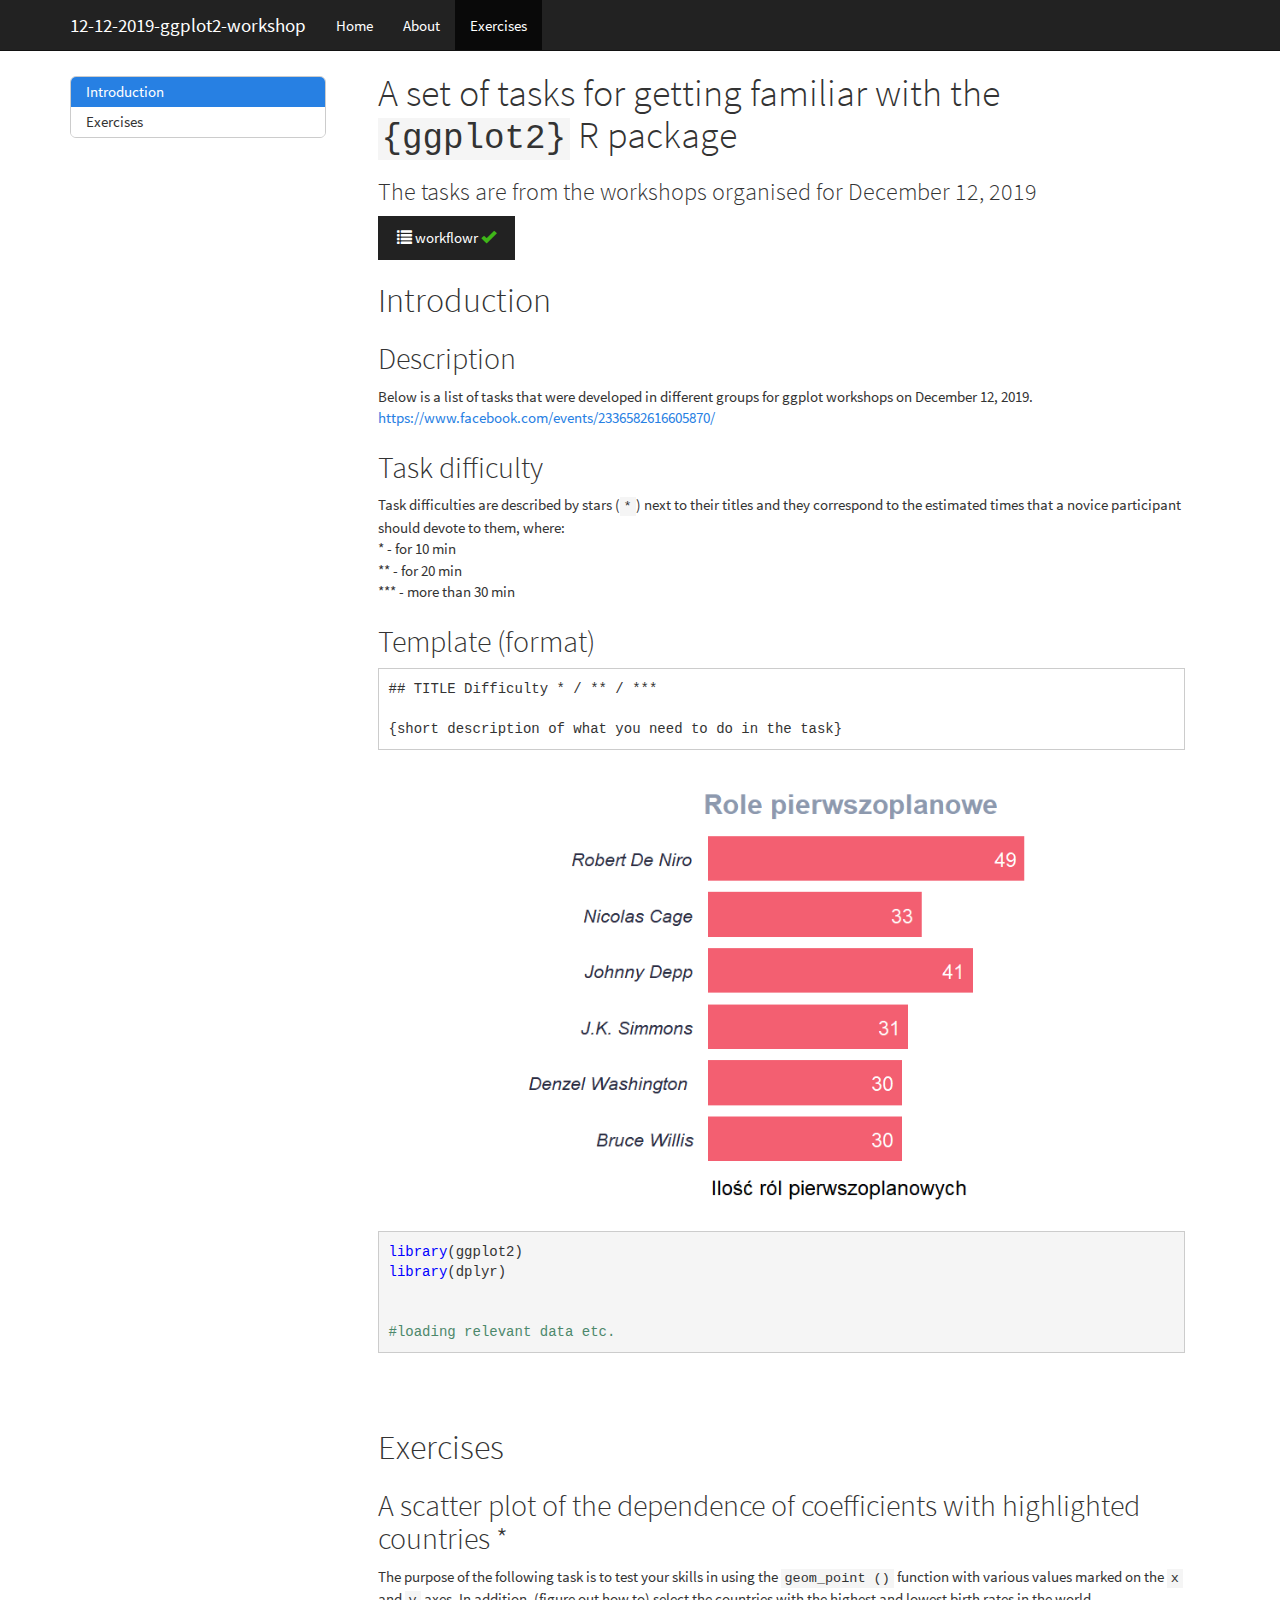
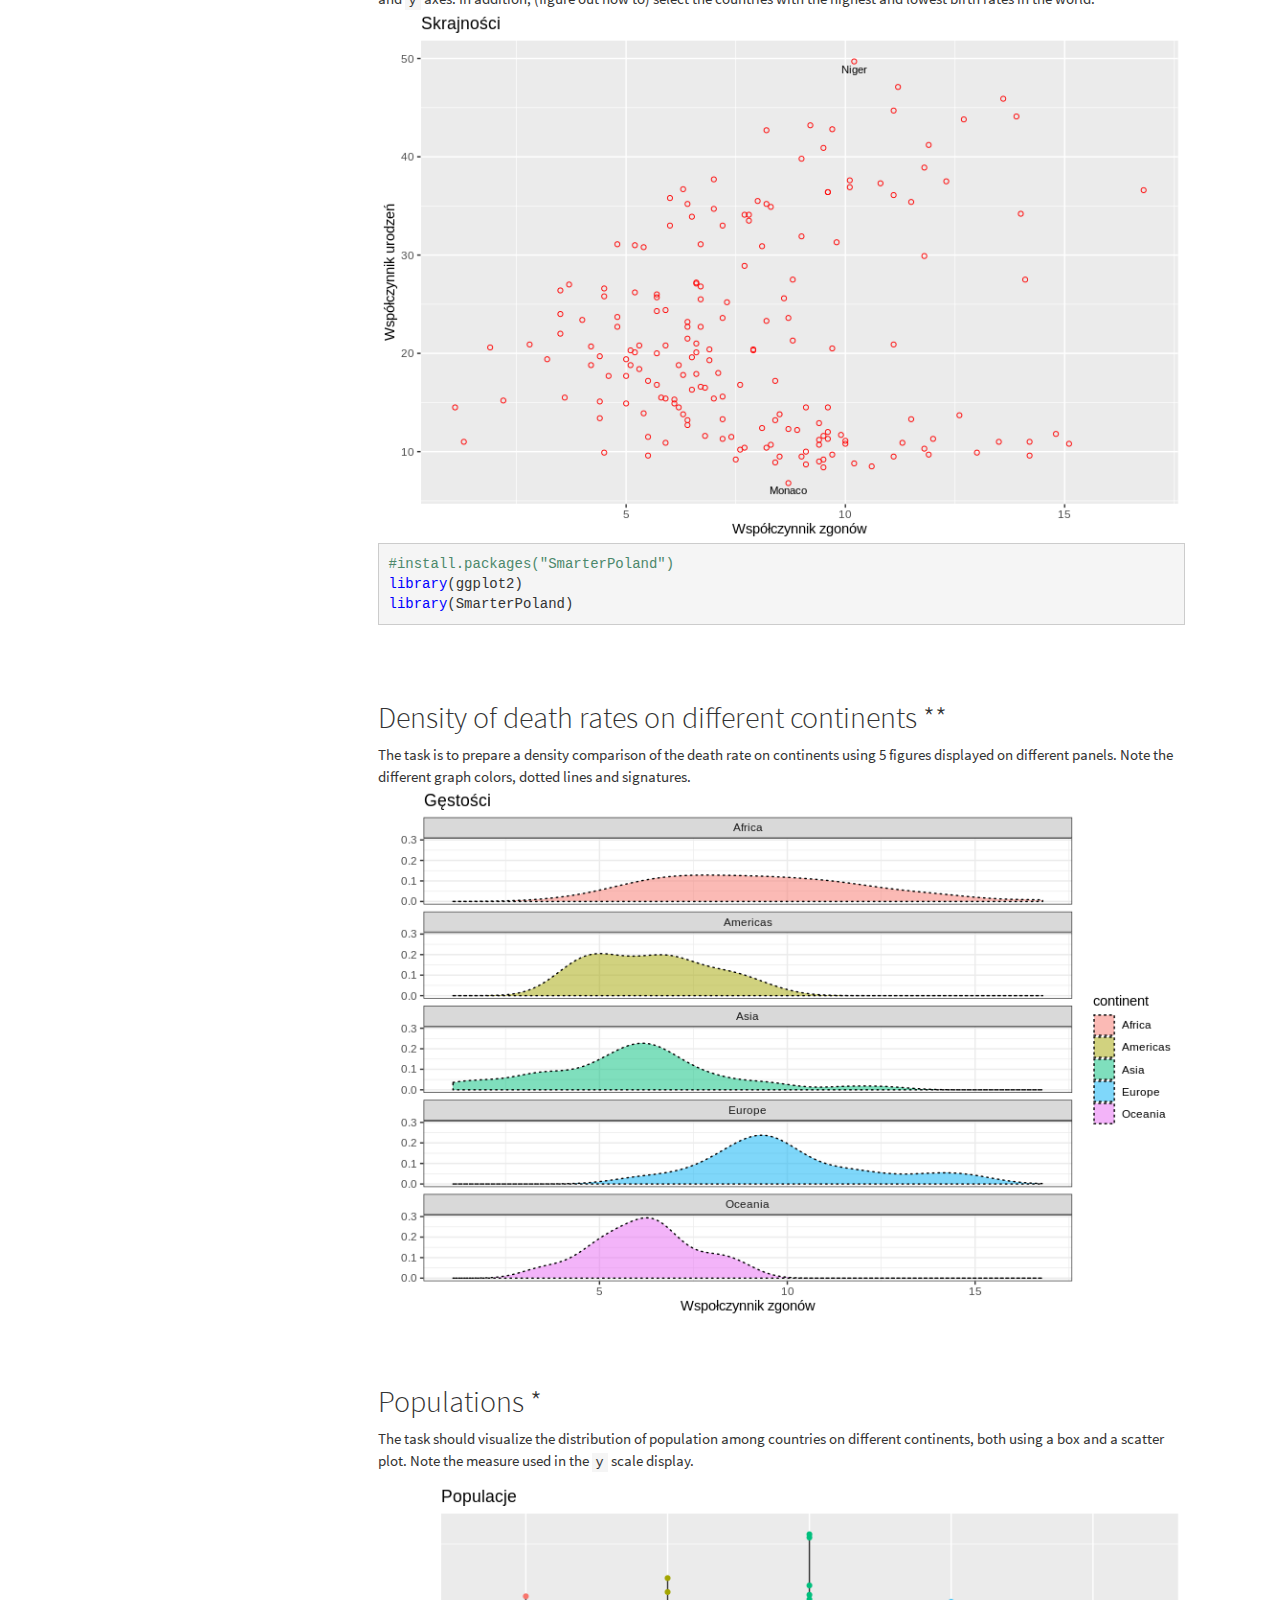
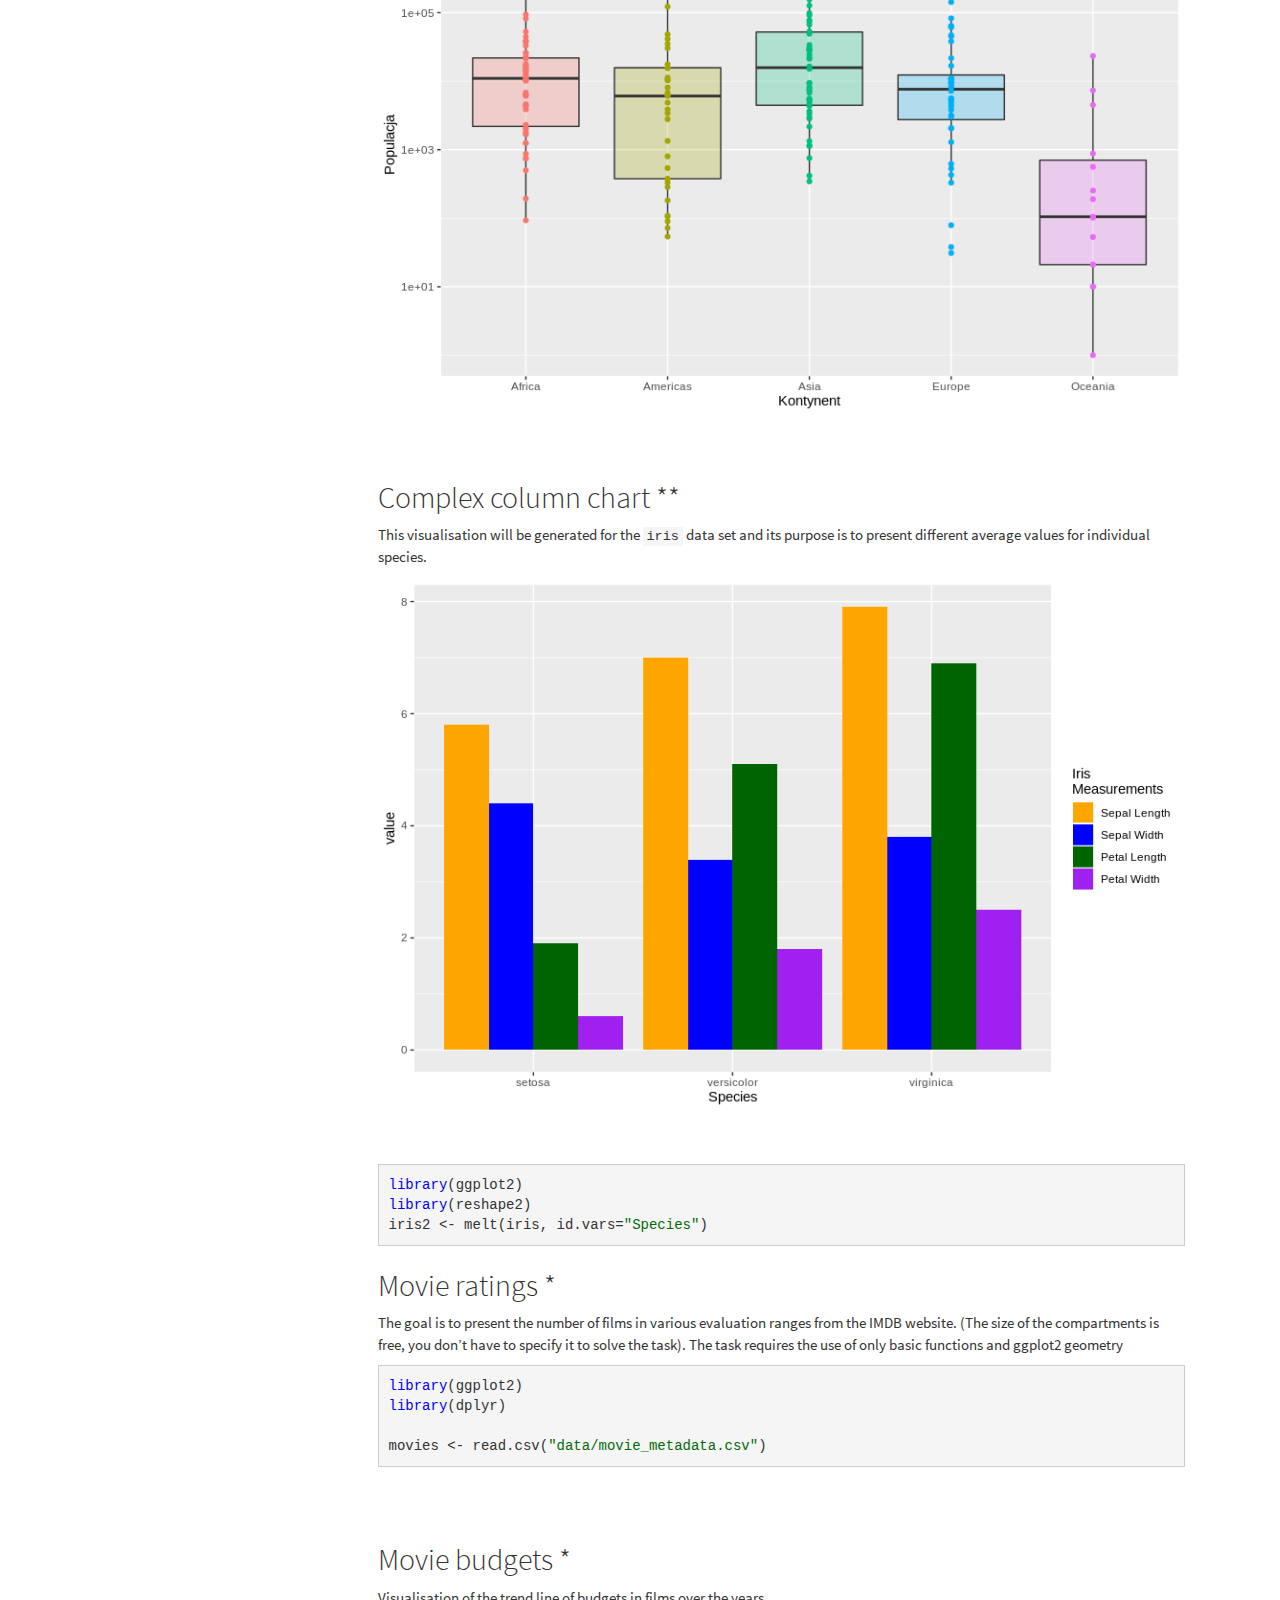
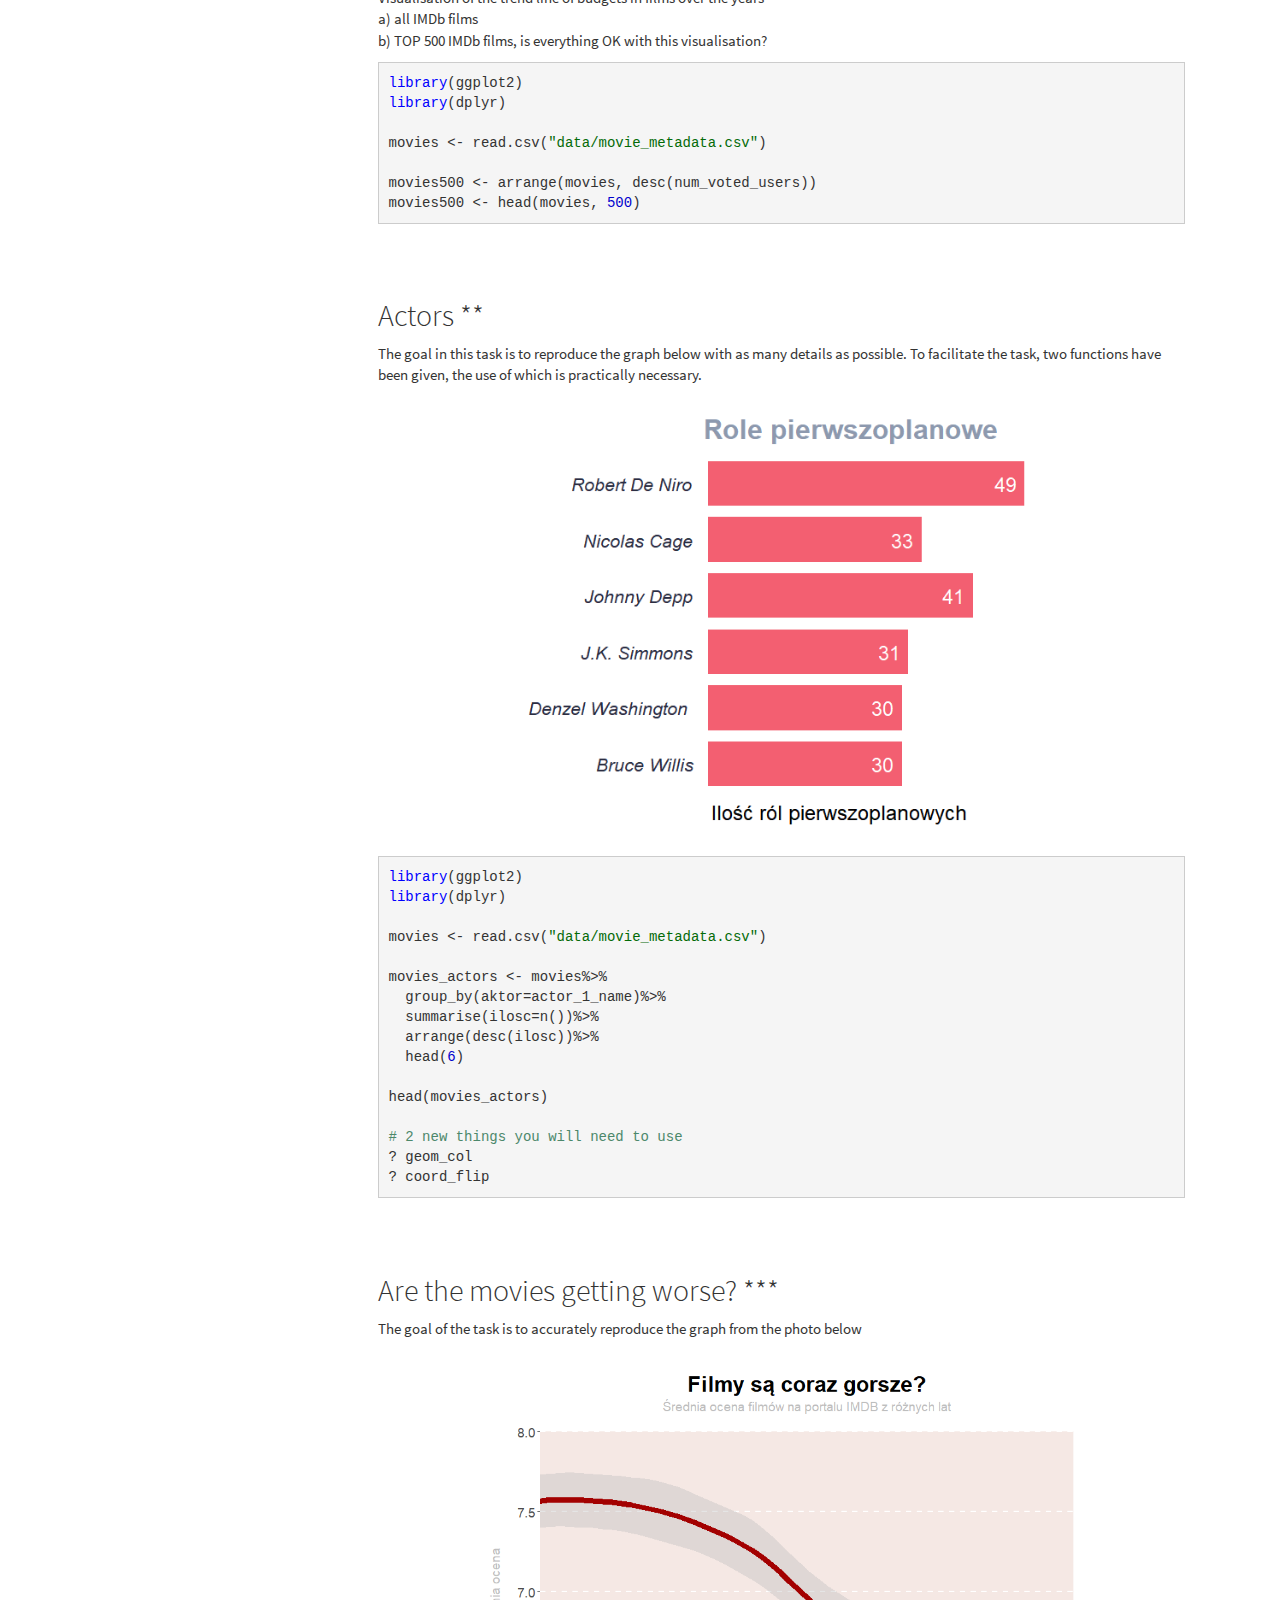
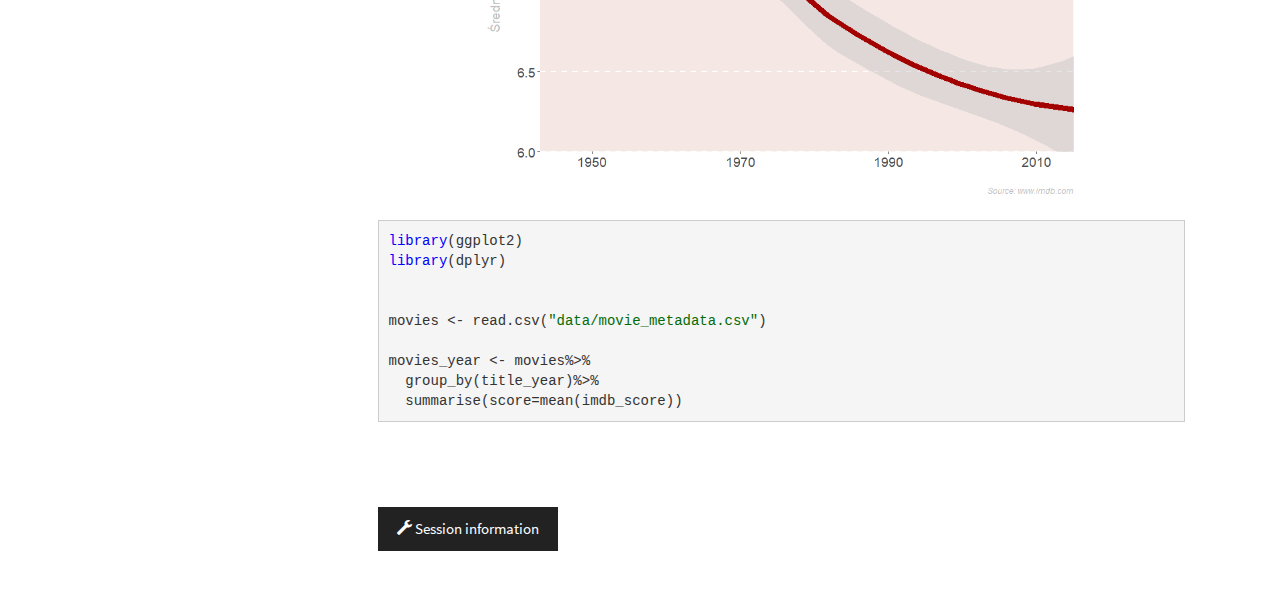
==== docs/exercises.html @ e2e8e93b "Build site." ====
<!DOCTYPE html>

<html>

<head>

<meta charset="utf-8" />
<meta name="generator" content="pandoc" />
<meta http-equiv="X-UA-Compatible" content="IE=EDGE" />




<title>A set of tasks for getting familiar with the {ggplot2} R package</title>

<script src="site_libs/jquery-1.11.3/jquery.min.js"></script>
<meta name="viewport" content="width=device-width, initial-scale=1" />
<link href="site_libs/bootstrap-3.3.5/css/cosmo.min.css" rel="stylesheet" />
<script src="site_libs/bootstrap-3.3.5/js/bootstrap.min.js"></script>
<script src="site_libs/bootstrap-3.3.5/shim/html5shiv.min.js"></script>
<script src="site_libs/bootstrap-3.3.5/shim/respond.min.js"></script>
<script src="site_libs/jqueryui-1.11.4/jquery-ui.min.js"></script>
<link href="site_libs/tocify-1.9.1/jquery.tocify.css" rel="stylesheet" />
<script src="site_libs/tocify-1.9.1/jquery.tocify.js"></script>
<script src="site_libs/navigation-1.1/tabsets.js"></script>
<link href="site_libs/highlightjs-9.12.0/textmate.css" rel="stylesheet" />
<script src="site_libs/highlightjs-9.12.0/highlight.js"></script>

<style type="text/css">code{white-space: pre;}</style>
<style type="text/css">
  pre:not([class]) {
    background-color: white;
  }
</style>
<script type="text/javascript">
if (window.hljs) {
  hljs.configure({languages: []});
  hljs.initHighlightingOnLoad();
  if (document.readyState && document.readyState === "complete") {
    window.setTimeout(function() { hljs.initHighlighting(); }, 0);
  }
}
</script>



<style type="text/css">
h1 {
  font-size: 34px;
}
h1.title {
  font-size: 38px;
}
h2 {
  font-size: 30px;
}
h3 {
  font-size: 24px;
}
h4 {
  font-size: 18px;
}
h5 {
  font-size: 16px;
}
h6 {
  font-size: 12px;
}
.table th:not([align]) {
  text-align: left;
}
</style>




<style type = "text/css">
.main-container {
  max-width: 940px;
  margin-left: auto;
  margin-right: auto;
}
code {
  color: inherit;
  background-color: rgba(0, 0, 0, 0.04);
}
img {
  max-width:100%;
}
.tabbed-pane {
  padding-top: 12px;
}
.html-widget {
  margin-bottom: 20px;
}
button.code-folding-btn:focus {
  outline: none;
}
summary {
  display: list-item;
}
</style>


<style type="text/css">
/* padding for bootstrap navbar */
body {
  padding-top: 51px;
  padding-bottom: 40px;
}
/* offset scroll position for anchor links (for fixed navbar)  */
.section h1 {
  padding-top: 56px;
  margin-top: -56px;
}
.section h2 {
  padding-top: 56px;
  margin-top: -56px;
}
.section h3 {
  padding-top: 56px;
  margin-top: -56px;
}
.section h4 {
  padding-top: 56px;
  margin-top: -56px;
}
.section h5 {
  padding-top: 56px;
  margin-top: -56px;
}
.section h6 {
  padding-top: 56px;
  margin-top: -56px;
}
.dropdown-submenu {
  position: relative;
}
.dropdown-submenu>.dropdown-menu {
  top: 0;
  left: 100%;
  margin-top: -6px;
  margin-left: -1px;
  border-radius: 0 6px 6px 6px;
}
.dropdown-submenu:hover>.dropdown-menu {
  display: block;
}
.dropdown-submenu>a:after {
  display: block;
  content: " ";
  float: right;
  width: 0;
  height: 0;
  border-color: transparent;
  border-style: solid;
  border-width: 5px 0 5px 5px;
  border-left-color: #cccccc;
  margin-top: 5px;
  margin-right: -10px;
}
.dropdown-submenu:hover>a:after {
  border-left-color: #ffffff;
}
.dropdown-submenu.pull-left {
  float: none;
}
.dropdown-submenu.pull-left>.dropdown-menu {
  left: -100%;
  margin-left: 10px;
  border-radius: 6px 0 6px 6px;
}
</style>

<script>
// manage active state of menu based on current page
$(document).ready(function () {
  // active menu anchor
  href = window.location.pathname
  href = href.substr(href.lastIndexOf('/') + 1)
  if (href === "")
    href = "index.html";
  var menuAnchor = $('a[href="' + href + '"]');

  // mark it active
  menuAnchor.parent().addClass('active');

  // if it's got a parent navbar menu mark it active as well
  menuAnchor.closest('li.dropdown').addClass('active');
});
</script>

<!-- tabsets -->

<style type="text/css">
.tabset-dropdown > .nav-tabs {
  display: inline-table;
  max-height: 500px;
  min-height: 44px;
  overflow-y: auto;
  background: white;
  border: 1px solid #ddd;
  border-radius: 4px;
}

.tabset-dropdown > .nav-tabs > li.active:before {
  content: "";
  font-family: 'Glyphicons Halflings';
  display: inline-block;
  padding: 10px;
  border-right: 1px solid #ddd;
}

.tabset-dropdown > .nav-tabs.nav-tabs-open > li.active:before {
  content: "&#xe258;";
  border: none;
}

.tabset-dropdown > .nav-tabs.nav-tabs-open:before {
  content: "";
  font-family: 'Glyphicons Halflings';
  display: inline-block;
  padding: 10px;
  border-right: 1px solid #ddd;
}

.tabset-dropdown > .nav-tabs > li.active {
  display: block;
}

.tabset-dropdown > .nav-tabs > li > a,
.tabset-dropdown > .nav-tabs > li > a:focus,
.tabset-dropdown > .nav-tabs > li > a:hover {
  border: none;
  display: inline-block;
  border-radius: 4px;
  background-color: transparent;
}

.tabset-dropdown > .nav-tabs.nav-tabs-open > li {
  display: block;
  float: none;
}

.tabset-dropdown > .nav-tabs > li {
  display: none;
}
</style>

<!-- code folding -->



<style type="text/css">

#TOC {
  margin: 25px 0px 20px 0px;
}
@media (max-width: 768px) {
#TOC {
  position: relative;
  width: 100%;
}
}

@media print {
.toc-content {
  /* see https://github.com/w3c/csswg-drafts/issues/4434 */
  float: right;
}
}

.toc-content {
  padding-left: 30px;
  padding-right: 40px;
}

div.main-container {
  max-width: 1200px;
}

div.tocify {
  width: 20%;
  max-width: 260px;
  max-height: 85%;
}

@media (min-width: 768px) and (max-width: 991px) {
  div.tocify {
    width: 25%;
  }
}

@media (max-width: 767px) {
  div.tocify {
    width: 100%;
    max-width: none;
  }
}

.tocify ul, .tocify li {
  line-height: 20px;
}

.tocify-subheader .tocify-item {
  font-size: 0.90em;
}

.tocify .list-group-item {
  border-radius: 0px;
}


</style>



</head>

<body>


<div class="container-fluid main-container">


<!-- setup 3col/9col grid for toc_float and main content  -->
<div class="row-fluid">
<div class="col-xs-12 col-sm-4 col-md-3">
<div id="TOC" class="tocify">
</div>
</div>

<div class="toc-content col-xs-12 col-sm-8 col-md-9">




<div class="navbar navbar-default  navbar-fixed-top" role="navigation">
  <div class="container">
    <div class="navbar-header">
      <button type="button" class="navbar-toggle collapsed" data-toggle="collapse" data-target="#navbar">
        <span class="icon-bar"></span>
        <span class="icon-bar"></span>
        <span class="icon-bar"></span>
      </button>
      <a class="navbar-brand" href="index.html">12-12-2019-ggplot2-workshop</a>
    </div>
    <div id="navbar" class="navbar-collapse collapse">
      <ul class="nav navbar-nav">
        <li>
  <a href="index.html">Home</a>
</li>
<li>
  <a href="about.html">About</a>
</li>
<li>
  <a href="exercises.html">Exercises</a>
</li>
      </ul>
      <ul class="nav navbar-nav navbar-right">
        
      </ul>
    </div><!--/.nav-collapse -->
  </div><!--/.container -->
</div><!--/.navbar -->

<!-- Add a small amount of space between sections. -->
<style type="text/css">
div.section {
  padding-top: 12px;
}
</style>

<div class="fluid-row" id="header">



<h1 class="title toc-ignore">A set of tasks for getting familiar with the <code>{ggplot2}</code> R package</h1>
<h3 class="subtitle">The tasks are from the workshops organised for December 12, 2019</h3>

</div>


<p>
<button type="button" class="btn btn-default btn-workflowr btn-workflowr-report" data-toggle="collapse" data-target="#workflowr-report">
<span class="glyphicon glyphicon-list" aria-hidden="true"></span> workflowr <span class="glyphicon glyphicon-ok text-success" aria-hidden="true"></span>
</button>
</p>
<div id="workflowr-report" class="collapse">
<ul class="nav nav-tabs">
<li class="active">
<a data-toggle="tab" href="#summary">Summary</a>
</li>
<li>
<a data-toggle="tab" href="#checks"> Checks <span class="glyphicon glyphicon-ok text-success" aria-hidden="true"></span> </a>
</li>
<li>
<a data-toggle="tab" href="#versions">Past versions</a>
</li>
</ul>
<div class="tab-content">
<div id="summary" class="tab-pane fade in active">
<p>
<strong>Last updated:</strong> 2019-12-26
</p>
<p>
<strong>Checks:</strong> <span class="glyphicon glyphicon-ok text-success" aria-hidden="true"></span> 7 <span class="glyphicon glyphicon-exclamation-sign text-danger" aria-hidden="true"></span> 0
</p>
<p>
<strong>Knit directory:</strong> <code>12-12-2019-ggplot2-workshop/</code> <span class="glyphicon glyphicon-question-sign" aria-hidden="true" title="This is the local directory in which the code in this file was executed."> </span>
</p>
<p>
This reproducible <a href="http://rmarkdown.rstudio.com">R Markdown</a> analysis was created with <a
  href="https://github.com/jdblischak/workflowr">workflowr</a> (version 1.6.0). The <em>Checks</em> tab describes the reproducibility checks that were applied when the results were created. The <em>Past versions</em> tab lists the development history.
</p>
<hr>
</div>
<div id="checks" class="tab-pane fade">
<div id="workflowr-checks" class="panel-group">
<div class="panel panel-default">
<div class="panel-heading">
<p class="panel-title">
<a data-toggle="collapse" data-parent="#workflowr-checks" href="#strongRMarkdownfilestronguptodate"> <span class="glyphicon glyphicon-ok text-success" aria-hidden="true"></span> <strong>R Markdown file:</strong> up-to-date </a>
</p>
</div>
<div id="strongRMarkdownfilestronguptodate" class="panel-collapse collapse">
<div class="panel-body">
<p>Great! Since the R Markdown file has been committed to the Git repository, you know the exact version of the code that produced these results.</p>
</div>
</div>
</div>
<div class="panel panel-default">
<div class="panel-heading">
<p class="panel-title">
<a data-toggle="collapse" data-parent="#workflowr-checks" href="#strongEnvironmentstrongempty"> <span class="glyphicon glyphicon-ok text-success" aria-hidden="true"></span> <strong>Environment:</strong> empty </a>
</p>
</div>
<div id="strongEnvironmentstrongempty" class="panel-collapse collapse">
<div class="panel-body">
<p>Great job! The global environment was empty. Objects defined in the global environment can affect the analysis in your R Markdown file in unknown ways. For reproduciblity it’s best to always run the code in an empty environment.</p>
</div>
</div>
</div>
<div class="panel panel-default">
<div class="panel-heading">
<p class="panel-title">
<a data-toggle="collapse" data-parent="#workflowr-checks" href="#strongSeedstrongcodesetseed20191226code"> <span class="glyphicon glyphicon-ok text-success" aria-hidden="true"></span> <strong>Seed:</strong> <code>set.seed(20191226)</code> </a>
</p>
</div>
<div id="strongSeedstrongcodesetseed20191226code" class="panel-collapse collapse">
<div class="panel-body">
<p>The command <code>set.seed(20191226)</code> was run prior to running the code in the R Markdown file. Setting a seed ensures that any results that rely on randomness, e.g. subsampling or permutations, are reproducible.</p>
</div>
</div>
</div>
<div class="panel panel-default">
<div class="panel-heading">
<p class="panel-title">
<a data-toggle="collapse" data-parent="#workflowr-checks" href="#strongSessioninformationstrongrecorded"> <span class="glyphicon glyphicon-ok text-success" aria-hidden="true"></span> <strong>Session information:</strong> recorded </a>
</p>
</div>
<div id="strongSessioninformationstrongrecorded" class="panel-collapse collapse">
<div class="panel-body">
<p>Great job! Recording the operating system, R version, and package versions is critical for reproducibility.</p>
</div>
</div>
</div>
<div class="panel panel-default">
<div class="panel-heading">
<p class="panel-title">
<a data-toggle="collapse" data-parent="#workflowr-checks" href="#strongCachestrongnone"> <span class="glyphicon glyphicon-ok text-success" aria-hidden="true"></span> <strong>Cache:</strong> none </a>
</p>
</div>
<div id="strongCachestrongnone" class="panel-collapse collapse">
<div class="panel-body">
<p>Nice! There were no cached chunks for this analysis, so you can be confident that you successfully produced the results during this run.</p>
</div>
</div>
</div>
<div class="panel panel-default">
<div class="panel-heading">
<p class="panel-title">
<a data-toggle="collapse" data-parent="#workflowr-checks" href="#strongFilepathsstrongrelative"> <span class="glyphicon glyphicon-ok text-success" aria-hidden="true"></span> <strong>File paths:</strong> relative </a>
</p>
</div>
<div id="strongFilepathsstrongrelative" class="panel-collapse collapse">
<div class="panel-body">
<p>Great job! Using relative paths to the files within your workflowr project makes it easier to run your code on other machines.</p>
</div>
</div>
</div>
<div class="panel panel-default">
<div class="panel-heading">
<p class="panel-title">
<a data-toggle="collapse" data-parent="#workflowr-checks" href="#strongRepositoryversionstrongahrefhttpsgithubcomcgpu12122019ggplot2workshoptree35abbdb5d14a928937f6910c00042a10ef3c7cf0targetblank35abbdba"> <span class="glyphicon glyphicon-ok text-success" aria-hidden="true"></span> <strong>Repository version:</strong> <a href="https://github.com/cgpu/12-12-2019-ggplot2-workshop/tree/35abbdb5d14a928937f6910c00042a10ef3c7cf0" target="_blank">35abbdb</a> </a>
</p>
</div>
<div id="strongRepositoryversionstrongahrefhttpsgithubcomcgpu12122019ggplot2workshoptree35abbdb5d14a928937f6910c00042a10ef3c7cf0targetblank35abbdba" class="panel-collapse collapse">
<div class="panel-body">
<p>
Great! You are using Git for version control. Tracking code development and connecting the code version to the results is critical for reproducibility. The version displayed above was the version of the Git repository at the time these results were generated. <br><br> Note that you need to be careful to ensure that all relevant files for the analysis have been committed to Git prior to generating the results (you can use <code>wflow_publish</code> or <code>wflow_git_commit</code>). workflowr only checks the R Markdown file, but you know if there are other scripts or data files that it depends on. Below is the status of the Git repository when the results were generated:
</p>
<pre><code>
Ignored files:
    Ignored:    .Rhistory
    Ignored:    .Rproj.user/

</code></pre>
<p>
Note that any generated files, e.g. HTML, png, CSS, etc., are not included in this status report because it is ok for generated content to have uncommitted changes.
</p>
</div>
</div>
</div>
</div>
<hr>
</div>
<div id="versions" class="tab-pane fade">

<p>
These are the previous versions of the R Markdown and HTML files. If you’ve configured a remote Git repository (see <code>?wflow_git_remote</code>), click on the hyperlinks in the table below to view them.
</p>
<div class="table-responsive">
<table class="table table-condensed table-hover">
<thead>
<tr>
<th>
File
</th>
<th>
Version
</th>
<th>
Author
</th>
<th>
Date
</th>
<th>
Message
</th>
</tr>
</thead>
<tbody>
<tr>
<td>
Rmd
</td>
<td>
<a href="https://github.com/cgpu/12-12-2019-ggplot2-workshop/blob/35abbdb5d14a928937f6910c00042a10ef3c7cf0/analysis/exercises.Rmd" target="_blank">35abbdb</a>
</td>
<td>
cgpu
</td>
<td>
2019-12-26
</td>
<td>
Adds style.css in ex.Rmd
</td>
</tr>
<tr>
<td>
Rmd
</td>
<td>
<a href="https://github.com/cgpu/12-12-2019-ggplot2-workshop/blob/29b29951d344bebcf2ac900ddec438d13368675d/analysis/exercises.Rmd" target="_blank">29b2995</a>
</td>
<td>
cgpu
</td>
<td>
2019-12-26
</td>
<td>
Migrating exercises/ into analysis/ and docs/ - {workflowr}
</td>
</tr>
</tbody>
</table>
</div>
<hr>
</div>
</div>
</div>
<div id="introduction" class="section level1">
<h1>Introduction</h1>
<div id="description" class="section level2">
<h2>Description</h2>
<p>Below is a list of tasks that were developed in different groups for ggplot workshops on December 12, 2019. <a href="https://www.facebook.com/events/2336582616605870/" class="uri">https://www.facebook.com/events/2336582616605870/</a></p>
</div>
<div id="task-difficulty" class="section level2">
<h2>Task difficulty</h2>
<p>Task difficulties are described by stars (<code>*</code>) next to their titles and they correspond to the estimated times that a novice participant should devote to them, where: <br /> * - for 10 min<br /> ** - for 20 min<br /> *** - more than 30 min<br /></p>
</div>
<div id="template-format" class="section level2">
<h2>Template (format)</h2>
<pre><code>## TITLE Difficulty * / ** / *** 

{short description of what you need to do in the task}</code></pre>
<center>
<img src="assets/exercises/g3_styl_2.png" />
</center>
<pre class="r"><code>library(ggplot2)
library(dplyr)


#loading relevant data etc.</code></pre>
<p><br /> <br /></p>
</div>
</div>
<div id="exercises" class="section level1">
<h1>Exercises</h1>
<div id="a-scatter-plot-of-the-dependence-of-coefficients-with-highlighted-countries" class="section level2">
<h2>A scatter plot of the dependence of coefficients with highlighted countries *</h2>
The purpose of the following task is to test your skills in using the <code>geom_point ()</code> function with various values marked on the <code>x</code> and <code>y</code> axes. In addition, (figure out how to) select the countries with the highest and lowest birth rates in the world.
<center>
<img src="assets/exercises/exercise_1.png" />
</center>
<pre class="r"><code>#install.packages(&quot;SmarterPoland&quot;)
library(ggplot2)
library(SmarterPoland)</code></pre>
<p><br /> <br /></p>
</div>
<div id="density-of-death-rates-on-different-continents" class="section level2">
<h2>Density of death rates on different continents **</h2>
The task is to prepare a density comparison of the death rate on continents using 5 figures displayed on different panels. Note the different graph colors, dotted lines and signatures.
<center>
<img src="assets/exercises/exercise_2.png" />
</center>
<p><br /> <br /></p>
</div>
<div id="populations" class="section level2">
<h2>Populations *</h2>
<p>The task should visualize the distribution of population among countries on different continents, both using a box and a scatter plot. Note the measure used in the <code>y</code> scale display.</p>
<center>
<img src="assets/exercises/exercise_3.png" />
</center>
<p><br /> <br /></p>
</div>
<div id="complex-column-chart" class="section level2">
<h2>Complex column chart **</h2>
<p>This visualisation will be generated for the <code>iris</code> data set and its purpose is to present different average values for individual species.</p>
<center>
<img src="assets/exercises/exercise_4.png" />
</center>
<p><br /> <br /></p>
<pre class="r"><code>library(ggplot2)
library(reshape2)
iris2 &lt;- melt(iris, id.vars=&quot;Species&quot;)</code></pre>
</div>
<div id="movie-ratings" class="section level2">
<h2>Movie ratings *</h2>
<p>The goal is to present the number of films in various evaluation ranges from the IMDB website. (The size of the compartments is free, you don’t have to specify it to solve the task). The task requires the use of only basic functions and ggplot2 geometry</p>
<pre class="r"><code>library(ggplot2)
library(dplyr)

movies &lt;- read.csv(&quot;data/movie_metadata.csv&quot;)</code></pre>
<p><br /> <br /></p>
</div>
<div id="movie-budgets" class="section level2">
<h2>Movie budgets *</h2>
<p>Visualisation of the trend line of budgets in films over the years <br /> a) all IMDb films <br /> b) TOP 500 IMDb films, is everything OK with this visualisation?<br /></p>
<pre class="r"><code>library(ggplot2)
library(dplyr)

movies &lt;- read.csv(&quot;data/movie_metadata.csv&quot;)

movies500 &lt;- arrange(movies, desc(num_voted_users))
movies500 &lt;- head(movies, 500)</code></pre>
<p><br /> <br /></p>
</div>
<div id="actors" class="section level2">
<h2>Actors **</h2>
The goal in this task is to reproduce the graph below with as many details as possible. To facilitate the task, two functions have been given, the use of which is practically necessary.
<center>
<img src="assets/exercises/g3_styl_2.png" />
</center>
<pre class="r"><code>library(ggplot2)
library(dplyr)

movies &lt;- read.csv(&quot;data/movie_metadata.csv&quot;)

movies_actors &lt;- movies%&gt;%
  group_by(aktor=actor_1_name)%&gt;%
  summarise(ilosc=n())%&gt;%
  arrange(desc(ilosc))%&gt;%
  head(6)

head(movies_actors)

# 2 new things you will need to use
? geom_col
? coord_flip</code></pre>
<p><br /> <br /></p>
</div>
<div id="are-the-movies-getting-worse" class="section level2">
<h2>Are the movies getting worse? ***</h2>
<p>The goal of the task is to accurately reproduce the graph from the photo below</p>
<center>
<img src="assets/exercises/g3_styl_1.png" />
</center>
<pre class="r"><code>library(ggplot2)
library(dplyr)


movies &lt;- read.csv(&quot;data/movie_metadata.csv&quot;)

movies_year &lt;- movies%&gt;%
  group_by(title_year)%&gt;%
  summarise(score=mean(imdb_score))</code></pre>
<p><br /> <br /></p>
<br>
<p>
<button type="button" class="btn btn-default btn-workflowr btn-workflowr-sessioninfo" data-toggle="collapse" data-target="#workflowr-sessioninfo" style="display: block;">
<span class="glyphicon glyphicon-wrench" aria-hidden="true"></span> Session information
</button>
</p>
<div id="workflowr-sessioninfo" class="collapse">
<pre class="r"><code>sessionInfo()</code></pre>
<pre><code>R version 3.6.0 (2019-04-26)
Platform: x86_64-apple-darwin15.6.0 (64-bit)
Running under: macOS Mojave 10.14.5

Matrix products: default
BLAS:   /Library/Frameworks/R.framework/Versions/3.6/Resources/lib/libRblas.0.dylib
LAPACK: /Library/Frameworks/R.framework/Versions/3.6/Resources/lib/libRlapack.dylib

locale:
[1] en_GB.UTF-8/en_GB.UTF-8/en_GB.UTF-8/C/en_GB.UTF-8/en_GB.UTF-8

attached base packages:
[1] stats     graphics  grDevices utils     datasets  methods   base     

other attached packages:
[1] workflowr_1.6.0

loaded via a namespace (and not attached):
 [1] Rcpp_1.0.3      rprojroot_1.3-2 digest_0.6.23   later_1.0.0    
 [5] R6_2.4.1        backports_1.1.5 git2r_0.26.1    magrittr_1.5   
 [9] evaluate_0.14   stringi_1.4.3   rlang_0.4.2     fs_1.3.1       
[13] promises_1.1.0  whisker_0.4     rmarkdown_2.0   tools_3.6.0    
[17] stringr_1.4.0   glue_1.3.1      httpuv_1.5.2    xfun_0.11      
[21] yaml_2.2.0      compiler_3.6.0  htmltools_0.4.0 knitr_1.26     </code></pre>
</div>
</div>
</div>


<!-- Adjust MathJax settings so that all math formulae are shown using
TeX fonts only; see
http://docs.mathjax.org/en/latest/configuration.html.  This will make
the presentation more consistent at the cost of the webpage sometimes
taking slightly longer to load. Note that this only works because the
footer is added to webpages before the MathJax javascript. -->
<script type="text/x-mathjax-config">
  MathJax.Hub.Config({
    "HTML-CSS": { availableFonts: ["TeX"] }
  });
</script>


</div>
</div>

</div>

<script>

// add bootstrap table styles to pandoc tables
function bootstrapStylePandocTables() {
  $('tr.header').parent('thead').parent('table').addClass('table table-condensed');
}
$(document).ready(function () {
  bootstrapStylePandocTables();
});


</script>

<!-- tabsets -->

<script>
$(document).ready(function () {
  window.buildTabsets("TOC");
});

$(document).ready(function () {
  $('.tabset-dropdown > .nav-tabs > li').click(function () {
    $(this).parent().toggleClass('nav-tabs-open')
  });
});
</script>

<!-- code folding -->

<script>
$(document).ready(function ()  {

    // move toc-ignore selectors from section div to header
    $('div.section.toc-ignore')
        .removeClass('toc-ignore')
        .children('h1,h2,h3,h4,h5').addClass('toc-ignore');

    // establish options
    var options = {
      selectors: "h1,h2,h3",
      theme: "bootstrap3",
      context: '.toc-content',
      hashGenerator: function (text) {
        return text.replace(/[.\\/?&!#<>]/g, '').replace(/\s/g, '_').toLowerCase();
      },
      ignoreSelector: ".toc-ignore",
      scrollTo: 0
    };
    options.showAndHide = true;
    options.smoothScroll = true;

    // tocify
    var toc = $("#TOC").tocify(options).data("toc-tocify");
});
</script>

<!-- dynamically load mathjax for compatibility with self-contained -->
<script>
  (function () {
    var script = document.createElement("script");
    script.type = "text/javascript";
    script.src  = "https://mathjax.rstudio.com/latest/MathJax.js?config=TeX-AMS-MML_HTMLorMML";
    document.getElementsByTagName("head")[0].appendChild(script);
  })();
</script>

</body>
</html>
---- docs/site_libs/bootstrap-3.3.5/css/cosmo.min.css ----
@font-face {
  font-family: 'Source Sans Pro';
  font-style: normal;
  font-weight: 300;
  src: url(fonts/SourceSansProLight.ttf) format('truetype');
}
@font-face {
  font-family: 'Source Sans Pro';
  font-style: normal;
  font-weight: 400;
  src: url(fonts/SourceSansPro.ttf) format('truetype');
}
@font-face {
  font-family: 'Source Sans Pro';
  font-style: normal;
  font-weight: 700;
  src: url(fonts/SourceSansProBold.ttf) format('truetype');
}

/*!
 * bootswatch v3.3.6
 * Homepage: http://bootswatch.com
 * Copyright 2012-2015 Thomas Park
 * Licensed under MIT
 * Based on Bootstrap
*//*!
 * Bootstrap v3.3.6 (http://getbootstrap.com)
 * Copyright 2011-2015 Twitter, Inc.
 * Licensed under MIT (https://github.com/twbs/bootstrap/blob/master/LICENSE)
 *//*! normalize.css v3.0.3 | MIT License | github.com/necolas/normalize.css */html{font-family:sans-serif;-ms-text-size-adjust:100%;-webkit-text-size-adjust:100%}body{margin:0}article,aside,details,figcaption,figure,footer,header,hgroup,main,menu,nav,section,summary{display:block}audio,canvas,progress,video{display:inline-block;vertical-align:baseline}audio:not([controls]){display:none;height:0}[hidden],template{display:none}a{background-color:transparent}a:active,a:hover{outline:0}abbr[title]{border-bottom:1px dotted}b,strong{font-weight:bold}dfn{font-style:italic}h1{font-size:2em;margin:0.67em 0}mark{background:#ff0;color:#000}small{font-size:80%}sub,sup{font-size:75%;line-height:0;position:relative;vertical-align:baseline}sup{top:-0.5em}sub{bottom:-0.25em}img{border:0}svg:not(:root){overflow:hidden}figure{margin:1em 40px}hr{-webkit-box-sizing:content-box;-moz-box-sizing:content-box;box-sizing:content-box;height:0}pre{overflow:auto}code,kbd,pre,samp{font-family:monospace, monospace;font-size:1em}button,input,optgroup,select,textarea{color:inherit;font:inherit;margin:0}button{overflow:visible}button,select{text-transform:none}button,html input[type="button"],input[type="reset"],input[type="submit"]{-webkit-appearance:button;cursor:pointer}button[disabled],html input[disabled]{cursor:default}button::-moz-focus-inner,input::-moz-focus-inner{border:0;padding:0}input{line-height:normal}input[type="checkbox"],input[type="radio"]{-webkit-box-sizing:border-box;-moz-box-sizing:border-box;box-sizing:border-box;padding:0}input[type="number"]::-webkit-inner-spin-button,input[type="number"]::-webkit-outer-spin-button{height:auto}input[type="search"]{-webkit-appearance:textfield;-webkit-box-sizing:content-box;-moz-box-sizing:content-box;box-sizing:content-box}input[type="search"]::-webkit-search-cancel-button,input[type="search"]::-webkit-search-decoration{-webkit-appearance:none}fieldset{border:1px solid #c0c0c0;margin:0 2px;padding:0.35em 0.625em 0.75em}legend{border:0;padding:0}textarea{overflow:auto}optgroup{font-weight:bold}table{border-collapse:collapse;border-spacing:0}td,th{padding:0}/*! Source: https://github.com/h5bp/html5-boilerplate/blob/master/src/css/main.css */@media print{*,*:before,*:after{background:transparent !important;color:#000 !important;-webkit-box-shadow:none !important;box-shadow:none !important;text-shadow:none !important}a,a:visited{text-decoration:underline}a[href]:after{content:" (" attr(href) ")"}abbr[title]:after{content:" (" attr(title) ")"}a[href^="#"]:after,a[href^="javascript:"]:after{content:""}pre,blockquote{border:1px solid #999;page-break-inside:avoid}thead{display:table-header-group}tr,img{page-break-inside:avoid}img{max-width:100% !important}p,h2,h3{orphans:3;widows:3}h2,h3{page-break-after:avoid}.navbar{display:none}.btn>.caret,.dropup>.btn>.caret{border-top-color:#000 !important}.label{border:1px solid #000}.table{border-collapse:collapse !important}.table td,.table th{background-color:#fff !important}.table-bordered th,.table-bordered td{border:1px solid #ddd !important}}@font-face{font-family:'Glyphicons Halflings';src:url('../fonts/glyphicons-halflings-regular.eot');src:url('../fonts/glyphicons-halflings-regular.eot?#iefix') format('embedded-opentype'),url('../fonts/glyphicons-halflings-regular.woff') format('woff'),url('../fonts/glyphicons-halflings-regular.ttf') format('truetype'),url('../fonts/glyphicons-halflings-regular.svg#glyphicons_halflingsregular') format('svg')}.glyphicon{position:relative;top:1px;display:inline-block;font-family:'Glyphicons Halflings';font-style:normal;font-weight:normal;line-height:1;-webkit-font-smoothing:antialiased;-moz-osx-font-smoothing:grayscale}.glyphicon-asterisk:before{content:"\002a"}.glyphicon-plus:before{content:"\002b"}.glyphicon-euro:before,.glyphicon-eur:before{content:"\20ac"}.glyphicon-minus:before{content:"\2212"}.glyphicon-cloud:before{content:"\2601"}.glyphicon-envelope:before{content:"\2709"}.glyphicon-pencil:before{content:"\270f"}.glyphicon-glass:before{content:"\e001"}.glyphicon-music:before{content:"\e002"}.glyphicon-search:before{content:"\e003"}.glyphicon-heart:before{content:"\e005"}.glyphicon-star:before{content:"\e006"}.glyphicon-star-empty:before{content:"\e007"}.glyphicon-user:before{content:"\e008"}.glyphicon-film:before{content:"\e009"}.glyphicon-th-large:before{content:"\e010"}.glyphicon-th:before{content:"\e011"}.glyphicon-th-list:before{content:"\e012"}.glyphicon-ok:before{content:"\e013"}.glyphicon-remove:before{content:"\e014"}.glyphicon-zoom-in:before{content:"\e015"}.glyphicon-zoom-out:before{content:"\e016"}.glyphicon-off:before{content:"\e017"}.glyphicon-signal:before{content:"\e018"}.glyphicon-cog:before{content:"\e019"}.glyphicon-trash:before{content:"\e020"}.glyphicon-home:before{content:"\e021"}.glyphicon-file:before{content:"\e022"}.glyphicon-time:before{content:"\e023"}.glyphicon-road:before{content:"\e024"}.glyphicon-download-alt:before{content:"\e025"}.glyphicon-download:before{content:"\e026"}.glyphicon-upload:before{content:"\e027"}.glyphicon-inbox:before{content:"\e028"}.glyphicon-play-circle:before{content:"\e029"}.glyphicon-repeat:before{content:"\e030"}.glyphicon-refresh:before{content:"\e031"}.glyphicon-list-alt:before{content:"\e032"}.glyphicon-lock:before{content:"\e033"}.glyphicon-flag:before{content:"\e034"}.glyphicon-headphones:before{content:"\e035"}.glyphicon-volume-off:before{content:"\e036"}.glyphicon-volume-down:before{content:"\e037"}.glyphicon-volume-up:before{content:"\e038"}.glyphicon-qrcode:before{content:"\e039"}.glyphicon-barcode:before{content:"\e040"}.glyphicon-tag:before{content:"\e041"}.glyphicon-tags:before{content:"\e042"}.glyphicon-book:before{content:"\e043"}.glyphicon-bookmark:before{content:"\e044"}.glyphicon-print:before{content:"\e045"}.glyphicon-camera:before{content:"\e046"}.glyphicon-font:before{content:"\e047"}.glyphicon-bold:before{content:"\e048"}.glyphicon-italic:before{content:"\e049"}.glyphicon-text-height:before{content:"\e050"}.glyphicon-text-width:before{content:"\e051"}.glyphicon-align-left:before{content:"\e052"}.glyphicon-align-center:before{content:"\e053"}.glyphicon-align-right:before{content:"\e054"}.glyphicon-align-justify:before{content:"\e055"}.glyphicon-list:before{content:"\e056"}.glyphicon-indent-left:before{content:"\e057"}.glyphicon-indent-right:before{content:"\e058"}.glyphicon-facetime-video:before{content:"\e059"}.glyphicon-picture:before{content:"\e060"}.glyphicon-map-marker:before{content:"\e062"}.glyphicon-adjust:before{content:"\e063"}.glyphicon-tint:before{content:"\e064"}.glyphicon-edit:before{content:"\e065"}.glyphicon-share:before{content:"\e066"}.glyphicon-check:before{content:"\e067"}.glyphicon-move:before{content:"\e068"}.glyphicon-step-backward:before{content:"\e069"}.glyphicon-fast-backward:before{content:"\e070"}.glyphicon-backward:before{content:"\e071"}.glyphicon-play:before{content:"\e072"}.glyphicon-pause:before{content:"\e073"}.glyphicon-stop:before{content:"\e074"}.glyphicon-forward:before{content:"\e075"}.glyphicon-fast-forward:before{content:"\e076"}.glyphicon-step-forward:before{content:"\e077"}.glyphicon-eject:before{content:"\e078"}.glyphicon-chevron-left:before{content:"\e079"}.glyphicon-chevron-right:before{content:"\e080"}.glyphicon-plus-sign:before{content:"\e081"}.glyphicon-minus-sign:before{content:"\e082"}.glyphicon-remove-sign:before{content:"\e083"}.glyphicon-ok-sign:before{content:"\e084"}.glyphicon-question-sign:before{content:"\e085"}.glyphicon-info-sign:before{content:"\e086"}.glyphicon-screenshot:before{content:"\e087"}.glyphicon-remove-circle:before{content:"\e088"}.glyphicon-ok-circle:before{content:"\e089"}.glyphicon-ban-circle:before{content:"\e090"}.glyphicon-arrow-left:before{content:"\e091"}.glyphicon-arrow-right:before{content:"\e092"}.glyphicon-arrow-up:before{content:"\e093"}.glyphicon-arrow-down:before{content:"\e094"}.glyphicon-share-alt:before{content:"\e095"}.glyphicon-resize-full:before{content:"\e096"}.glyphicon-resize-small:before{content:"\e097"}.glyphicon-exclamation-sign:before{content:"\e101"}.glyphicon-gift:before{content:"\e102"}.glyphicon-leaf:before{content:"\e103"}.glyphicon-fire:before{content:"\e104"}.glyphicon-eye-open:before{content:"\e105"}.glyphicon-eye-close:before{content:"\e106"}.glyphicon-warning-sign:before{content:"\e107"}.glyphicon-plane:before{content:"\e108"}.glyphicon-calendar:before{content:"\e109"}.glyphicon-random:before{content:"\e110"}.glyphicon-comment:before{content:"\e111"}.glyphicon-magnet:before{content:"\e112"}.glyphicon-chevron-up:before{content:"\e113"}.glyphicon-chevron-down:before{content:"\e114"}.glyphicon-retweet:before{content:"\e115"}.glyphicon-shopping-cart:before{content:"\e116"}.glyphicon-folder-close:before{content:"\e117"}.glyphicon-folder-open:before{content:"\e118"}.glyphicon-resize-vertical:before{content:"\e119"}.glyphicon-resize-horizontal:before{content:"\e120"}.glyphicon-hdd:before{content:"\e121"}.glyphicon-bullhorn:before{content:"\e122"}.glyphicon-bell:before{content:"\e123"}.glyphicon-certificate:before{content:"\e124"}.glyphicon-thumbs-up:before{content:"\e125"}.glyphicon-thumbs-down:before{content:"\e126"}.glyphicon-hand-right:before{content:"\e127"}.glyphicon-hand-left:before{content:"\e128"}.glyphicon-hand-up:before{content:"\e129"}.glyphicon-hand-down:before{content:"\e130"}.glyphicon-circle-arrow-right:before{content:"\e131"}.glyphicon-circle-arrow-left:before{content:"\e132"}.glyphicon-circle-arrow-up:before{content:"\e133"}.glyphicon-circle-arrow-down:before{content:"\e134"}.glyphicon-globe:before{content:"\e135"}.glyphicon-wrench:before{content:"\e136"}.glyphicon-tasks:before{content:"\e137"}.glyphicon-filter:before{content:"\e138"}.glyphicon-briefcase:before{content:"\e139"}.glyphicon-fullscreen:before{content:"\e140"}.glyphicon-dashboard:before{content:"\e141"}.glyphicon-paperclip:before{content:"\e142"}.glyphicon-heart-empty:before{content:"\e143"}.glyphicon-link:before{content:"\e144"}.glyphicon-phone:before{content:"\e145"}.glyphicon-pushpin:before{content:"\e146"}.glyphicon-usd:before{content:"\e148"}.glyphicon-gbp:before{content:"\e149"}.glyphicon-sort:before{content:"\e150"}.glyphicon-sort-by-alphabet:before{content:"\e151"}.glyphicon-sort-by-alphabet-alt:before{content:"\e152"}.glyphicon-sort-by-order:before{content:"\e153"}.glyphicon-sort-by-order-alt:before{content:"\e154"}.glyphicon-sort-by-attributes:before{content:"\e155"}.glyphicon-sort-by-attributes-alt:before{content:"\e156"}.glyphicon-unchecked:before{content:"\e157"}.glyphicon-expand:before{content:"\e158"}.glyphicon-collapse-down:before{content:"\e159"}.glyphicon-collapse-up:before{content:"\e160"}.glyphicon-log-in:before{content:"\e161"}.glyphicon-flash:before{content:"\e162"}.glyphicon-log-out:before{content:"\e163"}.glyphicon-new-window:before{content:"\e164"}.glyphicon-record:before{content:"\e165"}.glyphicon-save:before{content:"\e166"}.glyphicon-open:before{content:"\e167"}.glyphicon-saved:before{content:"\e168"}.glyphicon-import:before{content:"\e169"}.glyphicon-export:before{content:"\e170"}.glyphicon-send:before{content:"\e171"}.glyphicon-floppy-disk:before{content:"\e172"}.glyphicon-floppy-saved:before{content:"\e173"}.glyphicon-floppy-remove:before{content:"\e174"}.glyphicon-floppy-save:before{content:"\e175"}.glyphicon-floppy-open:before{content:"\e176"}.glyphicon-credit-card:before{content:"\e177"}.glyphicon-transfer:before{content:"\e178"}.glyphicon-cutlery:before{content:"\e179"}.glyphicon-header:before{content:"\e180"}.glyphicon-compressed:before{content:"\e181"}.glyphicon-earphone:before{content:"\e182"}.glyphicon-phone-alt:before{content:"\e183"}.glyphicon-tower:before{content:"\e184"}.glyphicon-stats:before{content:"\e185"}.glyphicon-sd-video:before{content:"\e186"}.glyphicon-hd-video:before{content:"\e187"}.glyphicon-subtitles:before{content:"\e188"}.glyphicon-sound-stereo:before{content:"\e189"}.glyphicon-sound-dolby:before{content:"\e190"}.glyphicon-sound-5-1:before{content:"\e191"}.glyphicon-sound-6-1:before{content:"\e192"}.glyphicon-sound-7-1:before{content:"\e193"}.glyphicon-copyright-mark:before{content:"\e194"}.glyphicon-registration-mark:before{content:"\e195"}.glyphicon-cloud-download:before{content:"\e197"}.glyphicon-cloud-upload:before{content:"\e198"}.glyphicon-tree-conifer:before{content:"\e199"}.glyphicon-tree-deciduous:before{content:"\e200"}.glyphicon-cd:before{content:"\e201"}.glyphicon-save-file:before{content:"\e202"}.glyphicon-open-file:before{content:"\e203"}.glyphicon-level-up:before{content:"\e204"}.glyphicon-copy:before{content:"\e205"}.glyphicon-paste:before{content:"\e206"}.glyphicon-alert:before{content:"\e209"}.glyphicon-equalizer:before{content:"\e210"}.glyphicon-king:before{content:"\e211"}.glyphicon-queen:before{content:"\e212"}.glyphicon-pawn:before{content:"\e213"}.glyphicon-bishop:before{content:"\e214"}.glyphicon-knight:before{content:"\e215"}.glyphicon-baby-formula:before{content:"\e216"}.glyphicon-tent:before{content:"\26fa"}.glyphicon-blackboard:before{content:"\e218"}.glyphicon-bed:before{content:"\e219"}.glyphicon-apple:before{content:"\f8ff"}.glyphicon-erase:before{content:"\e221"}.glyphicon-hourglass:before{content:"\231b"}.glyphicon-lamp:before{content:"\e223"}.glyphicon-duplicate:before{content:"\e224"}.glyphicon-piggy-bank:before{content:"\e225"}.glyphicon-scissors:before{content:"\e226"}.glyphicon-bitcoin:before{content:"\e227"}.glyphicon-btc:before{content:"\e227"}.glyphicon-xbt:before{content:"\e227"}.glyphicon-yen:before{content:"\00a5"}.glyphicon-jpy:before{content:"\00a5"}.glyphicon-ruble:before{content:"\20bd"}.glyphicon-rub:before{content:"\20bd"}.glyphicon-scale:before{content:"\e230"}.glyphicon-ice-lolly:before{content:"\e231"}.glyphicon-ice-lolly-tasted:before{content:"\e232"}.glyphicon-education:before{content:"\e233"}.glyphicon-option-horizontal:before{content:"\e234"}.glyphicon-option-vertical:before{content:"\e235"}.glyphicon-menu-hamburger:before{content:"\e236"}.glyphicon-modal-window:before{content:"\e237"}.glyphicon-oil:before{content:"\e238"}.glyphicon-grain:before{content:"\e239"}.glyphicon-sunglasses:before{content:"\e240"}.glyphicon-text-size:before{content:"\e241"}.glyphicon-text-color:before{content:"\e242"}.glyphicon-text-background:before{content:"\e243"}.glyphicon-object-align-top:before{content:"\e244"}.glyphicon-object-align-bottom:before{content:"\e245"}.glyphicon-object-align-horizontal:before{content:"\e246"}.glyphicon-object-align-left:before{content:"\e247"}.glyphicon-object-align-vertical:before{content:"\e248"}.glyphicon-object-align-right:before{content:"\e249"}.glyphicon-triangle-right:before{content:"\e250"}.glyphicon-triangle-left:before{content:"\e251"}.glyphicon-triangle-bottom:before{content:"\e252"}.glyphicon-triangle-top:before{content:"\e253"}.glyphicon-console:before{content:"\e254"}.glyphicon-superscript:before{content:"\e255"}.glyphicon-subscript:before{content:"\e256"}.glyphicon-menu-left:before{content:"\e257"}.glyphicon-menu-right:before{content:"\e258"}.glyphicon-menu-down:before{content:"\e259"}.glyphicon-menu-up:before{content:"\e260"}*{-webkit-box-sizing:border-box;-moz-box-sizing:border-box;box-sizing:border-box}*:before,*:after{-webkit-box-sizing:border-box;-moz-box-sizing:border-box;box-sizing:border-box}html{font-size:10px;-webkit-tap-highlight-color:rgba(0,0,0,0)}body{font-family:"Source Sans Pro",Calibri,Candara,Arial,sans-serif;font-size:15px;line-height:1.42857143;color:#333333;background-color:#ffffff}input,button,select,textarea{font-family:inherit;font-size:inherit;line-height:inherit}a{color:#2780e3;text-decoration:none}a:hover,a:focus{color:#165ba8;text-decoration:underline}a:focus{outline:thin dotted;outline:5px auto -webkit-focus-ring-color;outline-offset:-2px}figure{margin:0}img{vertical-align:middle}.img-responsive,.thumbnail>img,.thumbnail a>img,.carousel-inner>.item>img,.carousel-inner>.item>a>img{display:block;max-width:100%;height:auto}.img-rounded{border-radius:0}.img-thumbnail{padding:4px;line-height:1.42857143;background-color:#ffffff;border:1px solid #dddddd;border-radius:0;-webkit-transition:all .2s ease-in-out;-o-transition:all .2s ease-in-out;transition:all .2s ease-in-out;display:inline-block;max-width:100%;height:auto}.img-circle{border-radius:50%}hr{margin-top:21px;margin-bottom:21px;border:0;border-top:1px solid #e6e6e6}.sr-only{position:absolute;width:1px;height:1px;margin:-1px;padding:0;overflow:hidden;clip:rect(0, 0, 0, 0);border:0}.sr-only-focusable:active,.sr-only-focusable:focus{position:static;width:auto;height:auto;margin:0;overflow:visible;clip:auto}[role="button"]{cursor:pointer}h1,h2,h3,h4,h5,h6,.h1,.h2,.h3,.h4,.h5,.h6{font-family:"Source Sans Pro",Calibri,Candara,Arial,sans-serif;font-weight:300;line-height:1.1;color:inherit}h1 small,h2 small,h3 small,h4 small,h5 small,h6 small,.h1 small,.h2 small,.h3 small,.h4 small,.h5 small,.h6 small,h1 .small,h2 .small,h3 .small,h4 .small,h5 .small,h6 .small,.h1 .small,.h2 .small,.h3 .small,.h4 .small,.h5 .small,.h6 .small{font-weight:normal;line-height:1;color:#999999}h1,.h1,h2,.h2,h3,.h3{margin-top:21px;margin-bottom:10.5px}h1 small,.h1 small,h2 small,.h2 small,h3 small,.h3 small,h1 .small,.h1 .small,h2 .small,.h2 .small,h3 .small,.h3 .small{font-size:65%}h4,.h4,h5,.h5,h6,.h6{margin-top:10.5px;margin-bottom:10.5px}h4 small,.h4 small,h5 small,.h5 small,h6 small,.h6 small,h4 .small,.h4 .small,h5 .small,.h5 .small,h6 .small,.h6 .small{font-size:75%}h1,.h1{font-size:39px}h2,.h2{font-size:32px}h3,.h3{font-size:26px}h4,.h4{font-size:19px}h5,.h5{font-size:15px}h6,.h6{font-size:13px}p{margin:0 0 10.5px}.lead{margin-bottom:21px;font-size:17px;font-weight:300;line-height:1.4}@media (min-width:768px){.lead{font-size:22.5px}}small,.small{font-size:86%}mark,.mark{background-color:#ff7518;padding:.2em}.text-left{text-align:left}.text-right{text-align:right}.text-center{text-align:center}.text-justify{text-align:justify}.text-nowrap{white-space:nowrap}.text-lowercase{text-transform:lowercase}.text-uppercase{text-transform:uppercase}.text-capitalize{text-transform:capitalize}.text-muted{color:#999999}.text-primary{color:#2780e3}a.text-primary:hover,a.text-primary:focus{color:#1967be}.text-success{color:#ffffff}a.text-success:hover,a.text-success:focus{color:#e6e6e6}.text-info{color:#ffffff}a.text-info:hover,a.text-info:focus{color:#e6e6e6}.text-warning{color:#ffffff}a.text-warning:hover,a.text-warning:focus{color:#e6e6e6}.text-danger{color:#ffffff}a.text-danger:hover,a.text-danger:focus{color:#e6e6e6}.bg-primary{color:#fff;background-color:#2780e3}a.bg-primary:hover,a.bg-primary:focus{background-color:#1967be}.bg-success{background-color:#3fb618}a.bg-success:hover,a.bg-success:focus{background-color:#2f8912}.bg-info{background-color:#9954bb}a.bg-info:hover,a.bg-info:focus{background-color:#7e3f9d}.bg-warning{background-color:#ff7518}a.bg-warning:hover,a.bg-warning:focus{background-color:#e45c00}.bg-danger{background-color:#ff0039}a.bg-danger:hover,a.bg-danger:focus{background-color:#cc002e}.page-header{padding-bottom:9.5px;margin:42px 0 21px;border-bottom:1px solid #e6e6e6}ul,ol{margin-top:0;margin-bottom:10.5px}ul ul,ol ul,ul ol,ol ol{margin-bottom:0}.list-unstyled{padding-left:0;list-style:none}.list-inline{padding-left:0;list-style:none;margin-left:-5px}.list-inline>li{display:inline-block;padding-left:5px;padding-right:5px}dl{margin-top:0;margin-bottom:21px}dt,dd{line-height:1.42857143}dt{font-weight:bold}dd{margin-left:0}@media (min-width:768px){.dl-horizontal dt{float:left;width:160px;clear:left;text-align:right;overflow:hidden;text-overflow:ellipsis;white-space:nowrap}.dl-horizontal dd{margin-left:180px}}abbr[title],abbr[data-original-title]{cursor:help;border-bottom:1px dotted #999999}.initialism{font-size:90%;text-transform:uppercase}blockquote{padding:10.5px 21px;margin:0 0 21px;font-size:18.75px;border-left:5px solid #e6e6e6}blockquote p:last-child,blockquote ul:last-child,blockquote ol:last-child{margin-bottom:0}blockquote footer,blockquote small,blockquote .small{display:block;font-size:80%;line-height:1.42857143;color:#999999}blockquote footer:before,blockquote small:before,blockquote .small:before{content:'\2014 \00A0'}.blockquote-reverse,blockquote.pull-right{padding-right:15px;padding-left:0;border-right:5px solid #e6e6e6;border-left:0;text-align:right}.blockquote-reverse footer:before,blockquote.pull-right footer:before,.blockquote-reverse small:before,blockquote.pull-right small:before,.blockquote-reverse .small:before,blockquote.pull-right .small:before{content:''}.blockquote-reverse footer:after,blockquote.pull-right footer:after,.blockquote-reverse small:after,blockquote.pull-right small:after,.blockquote-reverse .small:after,blockquote.pull-right .small:after{content:'\00A0 \2014'}address{margin-bottom:21px;font-style:normal;line-height:1.42857143}code,kbd,pre,samp{font-family:monospace}code{padding:2px 4px;font-size:90%;color:#c7254e;background-color:#f9f2f4;border-radius:0}kbd{padding:2px 4px;font-size:90%;color:#ffffff;background-color:#333333;border-radius:0;-webkit-box-shadow:inset 0 -1px 0 rgba(0,0,0,0.25);box-shadow:inset 0 -1px 0 rgba(0,0,0,0.25)}kbd kbd{padding:0;font-size:100%;font-weight:bold;-webkit-box-shadow:none;box-shadow:none}pre{display:block;padding:10px;margin:0 0 10.5px;font-size:14px;line-height:1.42857143;word-break:break-all;word-wrap:break-word;color:#333333;background-color:#f5f5f5;border:1px solid #cccccc;border-radius:0}pre code{padding:0;font-size:inherit;color:inherit;white-space:pre-wrap;background-color:transparent;border-radius:0}.pre-scrollable{max-height:340px;overflow-y:scroll}.container{margin-right:auto;margin-left:auto;padding-left:15px;padding-right:15px}@media (min-width:768px){.container{width:750px}}@media (min-width:992px){.container{width:970px}}@media (min-width:1200px){.container{width:1170px}}.container-fluid{margin-right:auto;margin-left:auto;padding-left:15px;padding-right:15px}.row{margin-left:-15px;margin-right:-15px}.col-xs-1,.col-sm-1,.col-md-1,.col-lg-1,.col-xs-2,.col-sm-2,.col-md-2,.col-lg-2,.col-xs-3,.col-sm-3,.col-md-3,.col-lg-3,.col-xs-4,.col-sm-4,.col-md-4,.col-lg-4,.col-xs-5,.col-sm-5,.col-md-5,.col-lg-5,.col-xs-6,.col-sm-6,.col-md-6,.col-lg-6,.col-xs-7,.col-sm-7,.col-md-7,.col-lg-7,.col-xs-8,.col-sm-8,.col-md-8,.col-lg-8,.col-xs-9,.col-sm-9,.col-md-9,.col-lg-9,.col-xs-10,.col-sm-10,.col-md-10,.col-lg-10,.col-xs-11,.col-sm-11,.col-md-11,.col-lg-11,.col-xs-12,.col-sm-12,.col-md-12,.col-lg-12{position:relative;min-height:1px;padding-left:15px;padding-right:15px}.col-xs-1,.col-xs-2,.col-xs-3,.col-xs-4,.col-xs-5,.col-xs-6,.col-xs-7,.col-xs-8,.col-xs-9,.col-xs-10,.col-xs-11,.col-xs-12{float:left}.col-xs-12{width:100%}.col-xs-11{width:91.66666667%}.col-xs-10{width:83.33333333%}.col-xs-9{width:75%}.col-xs-8{width:66.66666667%}.col-xs-7{width:58.33333333%}.col-xs-6{width:50%}.col-xs-5{width:41.66666667%}.col-xs-4{width:33.33333333%}.col-xs-3{width:25%}.col-xs-2{width:16.66666667%}.col-xs-1{width:8.33333333%}.col-xs-pull-12{right:100%}.col-xs-pull-11{right:91.66666667%}.col-xs-pull-10{right:83.33333333%}.col-xs-pull-9{right:75%}.col-xs-pull-8{right:66.66666667%}.col-xs-pull-7{right:58.33333333%}.col-xs-pull-6{right:50%}.col-xs-pull-5{right:41.66666667%}.col-xs-pull-4{right:33.33333333%}.col-xs-pull-3{right:25%}.col-xs-pull-2{right:16.66666667%}.col-xs-pull-1{right:8.33333333%}.col-xs-pull-0{right:auto}.col-xs-push-12{left:100%}.col-xs-push-11{left:91.66666667%}.col-xs-push-10{left:83.33333333%}.col-xs-push-9{left:75%}.col-xs-push-8{left:66.66666667%}.col-xs-push-7{left:58.33333333%}.col-xs-push-6{left:50%}.col-xs-push-5{left:41.66666667%}.col-xs-push-4{left:33.33333333%}.col-xs-push-3{left:25%}.col-xs-push-2{left:16.66666667%}.col-xs-push-1{left:8.33333333%}.col-xs-push-0{left:auto}.col-xs-offset-12{margin-left:100%}.col-xs-offset-11{margin-left:91.66666667%}.col-xs-offset-10{margin-left:83.33333333%}.col-xs-offset-9{margin-left:75%}.col-xs-offset-8{margin-left:66.66666667%}.col-xs-offset-7{margin-left:58.33333333%}.col-xs-offset-6{margin-left:50%}.col-xs-offset-5{margin-left:41.66666667%}.col-xs-offset-4{margin-left:33.33333333%}.col-xs-offset-3{margin-left:25%}.col-xs-offset-2{margin-left:16.66666667%}.col-xs-offset-1{margin-left:8.33333333%}.col-xs-offset-0{margin-left:0%}@media (min-width:768px){.col-sm-1,.col-sm-2,.col-sm-3,.col-sm-4,.col-sm-5,.col-sm-6,.col-sm-7,.col-sm-8,.col-sm-9,.col-sm-10,.col-sm-11,.col-sm-12{float:left}.col-sm-12{width:100%}.col-sm-11{width:91.66666667%}.col-sm-10{width:83.33333333%}.col-sm-9{width:75%}.col-sm-8{width:66.66666667%}.col-sm-7{width:58.33333333%}.col-sm-6{width:50%}.col-sm-5{width:41.66666667%}.col-sm-4{width:33.33333333%}.col-sm-3{width:25%}.col-sm-2{width:16.66666667%}.col-sm-1{width:8.33333333%}.col-sm-pull-12{right:100%}.col-sm-pull-11{right:91.66666667%}.col-sm-pull-10{right:83.33333333%}.col-sm-pull-9{right:75%}.col-sm-pull-8{right:66.66666667%}.col-sm-pull-7{right:58.33333333%}.col-sm-pull-6{right:50%}.col-sm-pull-5{right:41.66666667%}.col-sm-pull-4{right:33.33333333%}.col-sm-pull-3{right:25%}.col-sm-pull-2{right:16.66666667%}.col-sm-pull-1{right:8.33333333%}.col-sm-pull-0{right:auto}.col-sm-push-12{left:100%}.col-sm-push-11{left:91.66666667%}.col-sm-push-10{left:83.33333333%}.col-sm-push-9{left:75%}.col-sm-push-8{left:66.66666667%}.col-sm-push-7{left:58.33333333%}.col-sm-push-6{left:50%}.col-sm-push-5{left:41.66666667%}.col-sm-push-4{left:33.33333333%}.col-sm-push-3{left:25%}.col-sm-push-2{left:16.66666667%}.col-sm-push-1{left:8.33333333%}.col-sm-push-0{left:auto}.col-sm-offset-12{margin-left:100%}.col-sm-offset-11{margin-left:91.66666667%}.col-sm-offset-10{margin-left:83.33333333%}.col-sm-offset-9{margin-left:75%}.col-sm-offset-8{margin-left:66.66666667%}.col-sm-offset-7{margin-left:58.33333333%}.col-sm-offset-6{margin-left:50%}.col-sm-offset-5{margin-left:41.66666667%}.col-sm-offset-4{margin-left:33.33333333%}.col-sm-offset-3{margin-left:25%}.col-sm-offset-2{margin-left:16.66666667%}.col-sm-offset-1{margin-left:8.33333333%}.col-sm-offset-0{margin-left:0%}}@media (min-width:992px){.col-md-1,.col-md-2,.col-md-3,.col-md-4,.col-md-5,.col-md-6,.col-md-7,.col-md-8,.col-md-9,.col-md-10,.col-md-11,.col-md-12{float:left}.col-md-12{width:100%}.col-md-11{width:91.66666667%}.col-md-10{width:83.33333333%}.col-md-9{width:75%}.col-md-8{width:66.66666667%}.col-md-7{width:58.33333333%}.col-md-6{width:50%}.col-md-5{width:41.66666667%}.col-md-4{width:33.33333333%}.col-md-3{width:25%}.col-md-2{width:16.66666667%}.col-md-1{width:8.33333333%}.col-md-pull-12{right:100%}.col-md-pull-11{right:91.66666667%}.col-md-pull-10{right:83.33333333%}.col-md-pull-9{right:75%}.col-md-pull-8{right:66.66666667%}.col-md-pull-7{right:58.33333333%}.col-md-pull-6{right:50%}.col-md-pull-5{right:41.66666667%}.col-md-pull-4{right:33.33333333%}.col-md-pull-3{right:25%}.col-md-pull-2{right:16.66666667%}.col-md-pull-1{right:8.33333333%}.col-md-pull-0{right:auto}.col-md-push-12{left:100%}.col-md-push-11{left:91.66666667%}.col-md-push-10{left:83.33333333%}.col-md-push-9{left:75%}.col-md-push-8{left:66.66666667%}.col-md-push-7{left:58.33333333%}.col-md-push-6{left:50%}.col-md-push-5{left:41.66666667%}.col-md-push-4{left:33.33333333%}.col-md-push-3{left:25%}.col-md-push-2{left:16.66666667%}.col-md-push-1{left:8.33333333%}.col-md-push-0{left:auto}.col-md-offset-12{margin-left:100%}.col-md-offset-11{margin-left:91.66666667%}.col-md-offset-10{margin-left:83.33333333%}.col-md-offset-9{margin-left:75%}.col-md-offset-8{margin-left:66.66666667%}.col-md-offset-7{margin-left:58.33333333%}.col-md-offset-6{margin-left:50%}.col-md-offset-5{margin-left:41.66666667%}.col-md-offset-4{margin-left:33.33333333%}.col-md-offset-3{margin-left:25%}.col-md-offset-2{margin-left:16.66666667%}.col-md-offset-1{margin-left:8.33333333%}.col-md-offset-0{margin-left:0%}}@media (min-width:1200px){.col-lg-1,.col-lg-2,.col-lg-3,.col-lg-4,.col-lg-5,.col-lg-6,.col-lg-7,.col-lg-8,.col-lg-9,.col-lg-10,.col-lg-11,.col-lg-12{float:left}.col-lg-12{width:100%}.col-lg-11{width:91.66666667%}.col-lg-10{width:83.33333333%}.col-lg-9{width:75%}.col-lg-8{width:66.66666667%}.col-lg-7{width:58.33333333%}.col-lg-6{width:50%}.col-lg-5{width:41.66666667%}.col-lg-4{width:33.33333333%}.col-lg-3{width:25%}.col-lg-2{width:16.66666667%}.col-lg-1{width:8.33333333%}.col-lg-pull-12{right:100%}.col-lg-pull-11{right:91.66666667%}.col-lg-pull-10{right:83.33333333%}.col-lg-pull-9{right:75%}.col-lg-pull-8{right:66.66666667%}.col-lg-pull-7{right:58.33333333%}.col-lg-pull-6{right:50%}.col-lg-pull-5{right:41.66666667%}.col-lg-pull-4{right:33.33333333%}.col-lg-pull-3{right:25%}.col-lg-pull-2{right:16.66666667%}.col-lg-pull-1{right:8.33333333%}.col-lg-pull-0{right:auto}.col-lg-push-12{left:100%}.col-lg-push-11{left:91.66666667%}.col-lg-push-10{left:83.33333333%}.col-lg-push-9{left:75%}.col-lg-push-8{left:66.66666667%}.col-lg-push-7{left:58.33333333%}.col-lg-push-6{left:50%}.col-lg-push-5{left:41.66666667%}.col-lg-push-4{left:33.33333333%}.col-lg-push-3{left:25%}.col-lg-push-2{left:16.66666667%}.col-lg-push-1{left:8.33333333%}.col-lg-push-0{left:auto}.col-lg-offset-12{margin-left:100%}.col-lg-offset-11{margin-left:91.66666667%}.col-lg-offset-10{margin-left:83.33333333%}.col-lg-offset-9{margin-left:75%}.col-lg-offset-8{margin-left:66.66666667%}.col-lg-offset-7{margin-left:58.33333333%}.col-lg-offset-6{margin-left:50%}.col-lg-offset-5{margin-left:41.66666667%}.col-lg-offset-4{margin-left:33.33333333%}.col-lg-offset-3{margin-left:25%}.col-lg-offset-2{margin-left:16.66666667%}.col-lg-offset-1{margin-left:8.33333333%}.col-lg-offset-0{margin-left:0%}}table{background-color:transparent}caption{padding-top:8px;padding-bottom:8px;color:#999999;text-align:left}th{}.table{width:100%;max-width:100%;margin-bottom:21px}.table>thead>tr>th,.table>tbody>tr>th,.table>tfoot>tr>th,.table>thead>tr>td,.table>tbody>tr>td,.table>tfoot>tr>td{padding:8px;line-height:1.42857143;vertical-align:top;border-top:1px solid #dddddd}.table>thead>tr>th{vertical-align:bottom;border-bottom:2px solid #dddddd}.table>caption+thead>tr:first-child>th,.table>colgroup+thead>tr:first-child>th,.table>thead:first-child>tr:first-child>th,.table>caption+thead>tr:first-child>td,.table>colgroup+thead>tr:first-child>td,.table>thead:first-child>tr:first-child>td{border-top:0}.table>tbody+tbody{border-top:2px solid #dddddd}.table .table{background-color:#ffffff}.table-condensed>thead>tr>th,.table-condensed>tbody>tr>th,.table-condensed>tfoot>tr>th,.table-condensed>thead>tr>td,.table-condensed>tbody>tr>td,.table-condensed>tfoot>tr>td{padding:5px}.table-bordered{border:1px solid #dddddd}.table-bordered>thead>tr>th,.table-bordered>tbody>tr>th,.table-bordered>tfoot>tr>th,.table-bordered>thead>tr>td,.table-bordered>tbody>tr>td,.table-bordered>tfoot>tr>td{border:1px solid #dddddd}.table-bordered>thead>tr>th,.table-bordered>thead>tr>td{border-bottom-width:2px}.table-striped>tbody>tr:nth-of-type(odd){background-color:#f9f9f9}.table-hover>tbody>tr:hover{background-color:#f5f5f5}table col[class*="col-"]{position:static;float:none;display:table-column}table td[class*="col-"],table th[class*="col-"]{position:static;float:none;display:table-cell}.table>thead>tr>td.active,.table>tbody>tr>td.active,.table>tfoot>tr>td.active,.table>thead>tr>th.active,.table>tbody>tr>th.active,.table>tfoot>tr>th.active,.table>thead>tr.active>td,.table>tbody>tr.active>td,.table>tfoot>tr.active>td,.table>thead>tr.active>th,.table>tbody>tr.active>th,.table>tfoot>tr.active>th{background-color:#f5f5f5}.table-hover>tbody>tr>td.active:hover,.table-hover>tbody>tr>th.active:hover,.table-hover>tbody>tr.active:hover>td,.table-hover>tbody>tr:hover>.active,.table-hover>tbody>tr.active:hover>th{background-color:#e8e8e8}.table>thead>tr>td.success,.table>tbody>tr>td.success,.table>tfoot>tr>td.success,.table>thead>tr>th.success,.table>tbody>tr>th.success,.table>tfoot>tr>th.success,.table>thead>tr.success>td,.table>tbody>tr.success>td,.table>tfoot>tr.success>td,.table>thead>tr.success>th,.table>tbody>tr.success>th,.table>tfoot>tr.success>th{background-color:#3fb618}.table-hover>tbody>tr>td.success:hover,.table-hover>tbody>tr>th.success:hover,.table-hover>tbody>tr.success:hover>td,.table-hover>tbody>tr:hover>.success,.table-hover>tbody>tr.success:hover>th{background-color:#379f15}.table>thead>tr>td.info,.table>tbody>tr>td.info,.table>tfoot>tr>td.info,.table>thead>tr>th.info,.table>tbody>tr>th.info,.table>tfoot>tr>th.info,.table>thead>tr.info>td,.table>tbody>tr.info>td,.table>tfoot>tr.info>td,.table>thead>tr.info>th,.table>tbody>tr.info>th,.table>tfoot>tr.info>th{background-color:#9954bb}.table-hover>tbody>tr>td.info:hover,.table-hover>tbody>tr>th.info:hover,.table-hover>tbody>tr.info:hover>td,.table-hover>tbody>tr:hover>.info,.table-hover>tbody>tr.info:hover>th{background-color:#8d46b0}.table>thead>tr>td.warning,.table>tbody>tr>td.warning,.table>tfoot>tr>td.warning,.table>thead>tr>th.warning,.table>tbody>tr>th.warning,.table>tfoot>tr>th.warning,.table>thead>tr.warning>td,.table>tbody>tr.warning>td,.table>tfoot>tr.warning>td,.table>thead>tr.warning>th,.table>tbody>tr.warning>th,.table>tfoot>tr.warning>th{background-color:#ff7518}.table-hover>tbody>tr>td.warning:hover,.table-hover>tbody>tr>th.warning:hover,.table-hover>tbody>tr.warning:hover>td,.table-hover>tbody>tr:hover>.warning,.table-hover>tbody>tr.warning:hover>th{background-color:#fe6600}.table>thead>tr>td.danger,.table>tbody>tr>td.danger,.table>tfoot>tr>td.danger,.table>thead>tr>th.danger,.table>tbody>tr>th.danger,.table>tfoot>tr>th.danger,.table>thead>tr.danger>td,.table>tbody>tr.danger>td,.table>tfoot>tr.danger>td,.table>thead>tr.danger>th,.table>tbody>tr.danger>th,.table>tfoot>tr.danger>th{background-color:#ff0039}.table-hover>tbody>tr>td.danger:hover,.table-hover>tbody>tr>th.danger:hover,.table-hover>tbody>tr.danger:hover>td,.table-hover>tbody>tr:hover>.danger,.table-hover>tbody>tr.danger:hover>th{background-color:#e60033}.table-responsive{overflow-x:auto;min-height:0.01%}@media screen and (max-width:767px){.table-responsive{width:100%;margin-bottom:15.75px;overflow-y:hidden;-ms-overflow-style:-ms-autohiding-scrollbar;border:1px solid #dddddd}.table-responsive>.table{margin-bottom:0}.table-responsive>.table>thead>tr>th,.table-responsive>.table>tbody>tr>th,.table-responsive>.table>tfoot>tr>th,.table-responsive>.table>thead>tr>td,.table-responsive>.table>tbody>tr>td,.table-responsive>.table>tfoot>tr>td{white-space:nowrap}.table-responsive>.table-bordered{border:0}.table-responsive>.table-bordered>thead>tr>th:first-child,.table-responsive>.table-bordered>tbody>tr>th:first-child,.table-responsive>.table-bordered>tfoot>tr>th:first-child,.table-responsive>.table-bordered>thead>tr>td:first-child,.table-responsive>.table-bordered>tbody>tr>td:first-child,.table-responsive>.table-bordered>tfoot>tr>td:first-child{border-left:0}.table-responsive>.table-bordered>thead>tr>th:last-child,.table-responsive>.table-bordered>tbody>tr>th:last-child,.table-responsive>.table-bordered>tfoot>tr>th:last-child,.table-responsive>.table-bordered>thead>tr>td:last-child,.table-responsive>.table-bordered>tbody>tr>td:last-child,.table-responsive>.table-bordered>tfoot>tr>td:last-child{border-right:0}.table-responsive>.table-bordered>tbody>tr:last-child>th,.table-responsive>.table-bordered>tfoot>tr:last-child>th,.table-responsive>.table-bordered>tbody>tr:last-child>td,.table-responsive>.table-bordered>tfoot>tr:last-child>td{border-bottom:0}}fieldset{padding:0;margin:0;border:0;min-width:0}legend{display:block;width:100%;padding:0;margin-bottom:21px;font-size:22.5px;line-height:inherit;color:#333333;border:0;border-bottom:1px solid #e5e5e5}label{display:inline-block;max-width:100%;margin-bottom:5px;font-weight:bold}input[type="search"]{-webkit-box-sizing:border-box;-moz-box-sizing:border-box;box-sizing:border-box}input[type="radio"],input[type="checkbox"]{margin:4px 0 0;margin-top:1px \9;line-height:normal}input[type="file"]{display:block}input[type="range"]{display:block;width:100%}select[multiple],select[size]{height:auto}input[type="file"]:focus,input[type="radio"]:focus,input[type="checkbox"]:focus{outline:thin dotted;outline:5px auto -webkit-focus-ring-color;outline-offset:-2px}output{display:block;padding-top:11px;font-size:15px;line-height:1.42857143;color:#333333}.form-control{display:block;width:100%;height:43px;padding:10px 18px;font-size:15px;line-height:1.42857143;color:#333333;background-color:#ffffff;background-image:none;border:1px solid #cccccc;border-radius:0;-webkit-box-shadow:inset 0 1px 1px rgba(0,0,0,0.075);box-shadow:inset 0 1px 1px rgba(0,0,0,0.075);-webkit-transition:border-color ease-in-out .15s,-webkit-box-shadow ease-in-out .15s;-o-transition:border-color ease-in-out .15s,box-shadow ease-in-out .15s;transition:border-color ease-in-out .15s,box-shadow ease-in-out .15s}.form-control:focus{border-color:#66afe9;outline:0;-webkit-box-shadow:inset 0 1px 1px rgba(0,0,0,0.075),0 0 8px rgba(102,175,233,0.6);box-shadow:inset 0 1px 1px rgba(0,0,0,0.075),0 0 8px rgba(102,175,233,0.6)}.form-control::-moz-placeholder{color:#999999;opacity:1}.form-control:-ms-input-placeholder{color:#999999}.form-control::-webkit-input-placeholder{color:#999999}.form-control::-ms-expand{border:0;background-color:transparent}.form-control[disabled],.form-control[readonly],fieldset[disabled] .form-control{background-color:#e6e6e6;opacity:1}.form-control[disabled],fieldset[disabled] .form-control{cursor:not-allowed}textarea.form-control{height:auto}input[type="search"]{-webkit-appearance:none}@media screen and (-webkit-min-device-pixel-ratio:0){input[type="date"].form-control,input[type="time"].form-control,input[type="datetime-local"].form-control,input[type="month"].form-control{line-height:43px}input[type="date"].input-sm,input[type="time"].input-sm,input[type="datetime-local"].input-sm,input[type="month"].input-sm,.input-group-sm input[type="date"],.input-group-sm input[type="time"],.input-group-sm input[type="datetime-local"],.input-group-sm input[type="month"]{line-height:31px}input[type="date"].input-lg,input[type="time"].input-lg,input[type="datetime-local"].input-lg,input[type="month"].input-lg,.input-group-lg input[type="date"],.input-group-lg input[type="time"],.input-group-lg input[type="datetime-local"],.input-group-lg input[type="month"]{line-height:64px}}.form-group{margin-bottom:15px}.radio,.checkbox{position:relative;display:block;margin-top:10px;margin-bottom:10px}.radio label,.checkbox label{min-height:21px;padding-left:20px;margin-bottom:0;font-weight:normal;cursor:pointer}.radio input[type="radio"],.radio-inline input[type="radio"],.checkbox input[type="checkbox"],.checkbox-inline input[type="checkbox"]{position:absolute;margin-left:-20px;margin-top:4px \9}.radio+.radio,.checkbox+.checkbox{margin-top:-5px}.radio-inline,.checkbox-inline{position:relative;display:inline-block;padding-left:20px;margin-bottom:0;vertical-align:middle;font-weight:normal;cursor:pointer}.radio-inline+.radio-inline,.checkbox-inline+.checkbox-inline{margin-top:0;margin-left:10px}input[type="radio"][disabled],input[type="checkbox"][disabled],input[type="radio"].disabled,input[type="checkbox"].disabled,fieldset[disabled] input[type="radio"],fieldset[disabled] input[type="checkbox"]{cursor:not-allowed}.radio-inline.disabled,.checkbox-inline.disabled,fieldset[disabled] .radio-inline,fieldset[disabled] .checkbox-inline{cursor:not-allowed}.radio.disabled label,.checkbox.disabled label,fieldset[disabled] .radio label,fieldset[disabled] .checkbox label{cursor:not-allowed}.form-control-static{padding-top:11px;padding-bottom:11px;margin-bottom:0;min-height:36px}.form-control-static.input-lg,.form-control-static.input-sm{padding-left:0;padding-right:0}.input-sm{height:31px;padding:5px 10px;font-size:13px;line-height:1.5;border-radius:0}select.input-sm{height:31px;line-height:31px}textarea.input-sm,select[multiple].input-sm{height:auto}.form-group-sm .form-control{height:31px;padding:5px 10px;font-size:13px;line-height:1.5;border-radius:0}.form-group-sm select.form-control{height:31px;line-height:31px}.form-group-sm textarea.form-control,.form-group-sm select[multiple].form-control{height:auto}.form-group-sm .form-control-static{height:31px;min-height:34px;padding:6px 10px;font-size:13px;line-height:1.5}.input-lg{height:64px;padding:18px 30px;font-size:19px;line-height:1.3333333;border-radius:0}select.input-lg{height:64px;line-height:64px}textarea.input-lg,select[multiple].input-lg{height:auto}.form-group-lg .form-control{height:64px;padding:18px 30px;font-size:19px;line-height:1.3333333;border-radius:0}.form-group-lg select.form-control{height:64px;line-height:64px}.form-group-lg textarea.form-control,.form-group-lg select[multiple].form-control{height:auto}.form-group-lg .form-control-static{height:64px;min-height:40px;padding:19px 30px;font-size:19px;line-height:1.3333333}.has-feedback{position:relative}.has-feedback .form-control{padding-right:53.75px}.form-control-feedback{position:absolute;top:0;right:0;z-index:2;display:block;width:43px;height:43px;line-height:43px;text-align:center;pointer-events:none}.input-lg+.form-control-feedback,.input-group-lg+.form-control-feedback,.form-group-lg .form-control+.form-control-feedback{width:64px;height:64px;line-height:64px}.input-sm+.form-control-feedback,.input-group-sm+.form-control-feedback,.form-group-sm .form-control+.form-control-feedback{width:31px;height:31px;line-height:31px}.has-success .help-block,.has-success .control-label,.has-success .radio,.has-success .checkbox,.has-success .radio-inline,.has-success .checkbox-inline,.has-success.radio label,.has-success.checkbox label,.has-success.radio-inline label,.has-success.checkbox-inline label{color:#ffffff}.has-success .form-control{border-color:#ffffff;-webkit-box-shadow:inset 0 1px 1px rgba(0,0,0,0.075);box-shadow:inset 0 1px 1px rgba(0,0,0,0.075)}.has-success .form-control:focus{border-color:#e6e6e6;-webkit-box-shadow:inset 0 1px 1px rgba(0,0,0,0.075),0 0 6px #fff;box-shadow:inset 0 1px 1px rgba(0,0,0,0.075),0 0 6px #fff}.has-success .input-group-addon{color:#ffffff;border-color:#ffffff;background-color:#3fb618}.has-success .form-control-feedback{color:#ffffff}.has-warning .help-block,.has-warning .control-label,.has-warning .radio,.has-warning .checkbox,.has-warning .radio-inline,.has-warning .checkbox-inline,.has-warning.radio label,.has-warning.checkbox label,.has-warning.radio-inline label,.has-warning.checkbox-inline label{color:#ffffff}.has-warning .form-control{border-color:#ffffff;-webkit-box-shadow:inset 0 1px 1px rgba(0,0,0,0.075);box-shadow:inset 0 1px 1px rgba(0,0,0,0.075)}.has-warning .form-control:focus{border-color:#e6e6e6;-webkit-box-shadow:inset 0 1px 1px rgba(0,0,0,0.075),0 0 6px #fff;box-shadow:inset 0 1px 1px rgba(0,0,0,0.075),0 0 6px #fff}.has-warning .input-group-addon{color:#ffffff;border-color:#ffffff;background-color:#ff7518}.has-warning .form-control-feedback{color:#ffffff}.has-error .help-block,.has-error .control-label,.has-error .radio,.has-error .checkbox,.has-error .radio-inline,.has-error .checkbox-inline,.has-error.radio label,.has-error.checkbox label,.has-error.radio-inline label,.has-error.checkbox-inline label{color:#ffffff}.has-error .form-control{border-color:#ffffff;-webkit-box-shadow:inset 0 1px 1px rgba(0,0,0,0.075);box-shadow:inset 0 1px 1px rgba(0,0,0,0.075)}.has-error .form-control:focus{border-color:#e6e6e6;-webkit-box-shadow:inset 0 1px 1px rgba(0,0,0,0.075),0 0 6px #fff;box-shadow:inset 0 1px 1px rgba(0,0,0,0.075),0 0 6px #fff}.has-error .input-group-addon{color:#ffffff;border-color:#ffffff;background-color:#ff0039}.has-error .form-control-feedback{color:#ffffff}.has-feedback label~.form-control-feedback{top:26px}.has-feedback label.sr-only~.form-control-feedback{top:0}.help-block{display:block;margin-top:5px;margin-bottom:10px;color:#737373}@media (min-width:768px){.form-inline .form-group{display:inline-block;margin-bottom:0;vertical-align:middle}.form-inline .form-control{display:inline-block;width:auto;vertical-align:middle}.form-inline .form-control-static{display:inline-block}.form-inline .input-group{display:inline-table;vertical-align:middle}.form-inline .input-group .input-group-addon,.form-inline .input-group .input-group-btn,.form-inline .input-group .form-control{width:auto}.form-inline .input-group>.form-control{width:100%}.form-inline .control-label{margin-bottom:0;vertical-align:middle}.form-inline .radio,.form-inline .checkbox{display:inline-block;margin-top:0;margin-bottom:0;vertical-align:middle}.form-inline .radio label,.form-inline .checkbox label{padding-left:0}.form-inline .radio input[type="radio"],.form-inline .checkbox input[type="checkbox"]{position:relative;margin-left:0}.form-inline .has-feedback .form-control-feedback{top:0}}.form-horizontal .radio,.form-horizontal .checkbox,.form-horizontal .radio-inline,.form-horizontal .checkbox-inline{margin-top:0;margin-bottom:0;padding-top:11px}.form-horizontal .radio,.form-horizontal .checkbox{min-height:32px}.form-horizontal .form-group{margin-left:-15px;margin-right:-15px}@media (min-width:768px){.form-horizontal .control-label{text-align:right;margin-bottom:0;padding-top:11px}}.form-horizontal .has-feedback .form-control-feedback{right:15px}@media (min-width:768px){.form-horizontal .form-group-lg .control-label{padding-top:19px;font-size:19px}}@media (min-width:768px){.form-horizontal .form-group-sm .control-label{padding-top:6px;font-size:13px}}.btn{display:inline-block;margin-bottom:0;font-weight:normal;text-align:center;vertical-align:middle;-ms-touch-action:manipulation;touch-action:manipulation;cursor:pointer;background-image:none;border:1px solid transparent;white-space:nowrap;padding:10px 18px;font-size:15px;line-height:1.42857143;border-radius:0;-webkit-user-select:none;-moz-user-select:none;-ms-user-select:none;user-select:none}.btn:focus,.btn:active:focus,.btn.active:focus,.btn.focus,.btn:active.focus,.btn.active.focus{outline:thin dotted;outline:5px auto -webkit-focus-ring-color;outline-offset:-2px}.btn:hover,.btn:focus,.btn.focus{color:#ffffff;text-decoration:none}.btn:active,.btn.active{outline:0;background-image:none;-webkit-box-shadow:inset 0 3px 5px rgba(0,0,0,0.125);box-shadow:inset 0 3px 5px rgba(0,0,0,0.125)}.btn.disabled,.btn[disabled],fieldset[disabled] .btn{cursor:not-allowed;opacity:0.65;filter:alpha(opacity=65);-webkit-box-shadow:none;box-shadow:none}a.btn.disabled,fieldset[disabled] a.btn{pointer-events:none}.btn-default{color:#ffffff;background-color:#222222;border-color:#222222}.btn-default:focus,.btn-default.focus{color:#ffffff;background-color:#090909;border-color:#000000}.btn-default:hover{color:#ffffff;background-color:#090909;border-color:#040404}.btn-default:active,.btn-default.active,.open>.dropdown-toggle.btn-default{color:#ffffff;background-color:#090909;border-color:#040404}.btn-default:active:hover,.btn-default.active:hover,.open>.dropdown-toggle.btn-default:hover,.btn-default:active:focus,.btn-default.active:focus,.open>.dropdown-toggle.btn-default:focus,.btn-default:active.focus,.btn-default.active.focus,.open>.dropdown-toggle.btn-default.focus{color:#ffffff;background-color:#000000;border-color:#000000}.btn-default:active,.btn-default.active,.open>.dropdown-toggle.btn-default{background-image:none}.btn-default.disabled:hover,.btn-default[disabled]:hover,fieldset[disabled] .btn-default:hover,.btn-default.disabled:focus,.btn-default[disabled]:focus,fieldset[disabled] .btn-default:focus,.btn-default.disabled.focus,.btn-default[disabled].focus,fieldset[disabled] .btn-default.focus{background-color:#222222;border-color:#222222}.btn-default .badge{color:#222222;background-color:#ffffff}.btn-primary{color:#ffffff;background-color:#2780e3;border-color:#2780e3}.btn-primary:focus,.btn-primary.focus{color:#ffffff;background-color:#1967be;border-color:#10427b}.btn-primary:hover{color:#ffffff;background-color:#1967be;border-color:#1862b5}.btn-primary:active,.btn-primary.active,.open>.dropdown-toggle.btn-primary{color:#ffffff;background-color:#1967be;border-color:#1862b5}.btn-primary:active:hover,.btn-primary.active:hover,.open>.dropdown-toggle.btn-primary:hover,.btn-primary:active:focus,.btn-primary.active:focus,.open>.dropdown-toggle.btn-primary:focus,.btn-primary:active.focus,.btn-primary.active.focus,.open>.dropdown-toggle.btn-primary.focus{color:#ffffff;background-color:#15569f;border-color:#10427b}.btn-primary:active,.btn-primary.active,.open>.dropdown-toggle.btn-primary{background-image:none}.btn-primary.disabled:hover,.btn-primary[disabled]:hover,fieldset[disabled] .btn-primary:hover,.btn-primary.disabled:focus,.btn-primary[disabled]:focus,fieldset[disabled] .btn-primary:focus,.btn-primary.disabled.focus,.btn-primary[disabled].focus,fieldset[disabled] .btn-primary.focus{background-color:#2780e3;border-color:#2780e3}.btn-primary .badge{color:#2780e3;background-color:#ffffff}.btn-success{color:#ffffff;background-color:#3fb618;border-color:#3fb618}.btn-success:focus,.btn-success.focus{color:#ffffff;background-color:#2f8912;border-color:#184509}.btn-success:hover{color:#ffffff;background-color:#2f8912;border-color:#2c8011}.btn-success:active,.btn-success.active,.open>.dropdown-toggle.btn-success{color:#ffffff;background-color:#2f8912;border-color:#2c8011}.btn-success:active:hover,.btn-success.active:hover,.open>.dropdown-toggle.btn-success:hover,.btn-success:active:focus,.btn-success.active:focus,.open>.dropdown-toggle.btn-success:focus,.btn-success:active.focus,.btn-success.active.focus,.open>.dropdown-toggle.btn-success.focus{color:#ffffff;background-color:#24690e;border-color:#184509}.btn-success:active,.btn-success.active,.open>.dropdown-toggle.btn-success{background-image:none}.btn-success.disabled:hover,.btn-success[disabled]:hover,fieldset[disabled] .btn-success:hover,.btn-success.disabled:focus,.btn-success[disabled]:focus,fieldset[disabled] .btn-success:focus,.btn-success.disabled.focus,.btn-success[disabled].focus,fieldset[disabled] .btn-success.focus{background-color:#3fb618;border-color:#3fb618}.btn-success .badge{color:#3fb618;background-color:#ffffff}.btn-info{color:#ffffff;background-color:#9954bb;border-color:#9954bb}.btn-info:focus,.btn-info.focus{color:#ffffff;background-color:#7e3f9d;border-color:#522967}.btn-info:hover{color:#ffffff;background-color:#7e3f9d;border-color:#783c96}.btn-info:active,.btn-info.active,.open>.dropdown-toggle.btn-info{color:#ffffff;background-color:#7e3f9d;border-color:#783c96}.btn-info:active:hover,.btn-info.active:hover,.open>.dropdown-toggle.btn-info:hover,.btn-info:active:focus,.btn-info.active:focus,.open>.dropdown-toggle.btn-info:focus,.btn-info:active.focus,.btn-info.active.focus,.open>.dropdown-toggle.btn-info.focus{color:#ffffff;background-color:#6a3484;border-color:#522967}.btn-info:active,.btn-info.active,.open>.dropdown-toggle.btn-info{background-image:none}.btn-info.disabled:hover,.btn-info[disabled]:hover,fieldset[disabled] .btn-info:hover,.btn-info.disabled:focus,.btn-info[disabled]:focus,fieldset[disabled] .btn-info:focus,.btn-info.disabled.focus,.btn-info[disabled].focus,fieldset[disabled] .btn-info.focus{background-color:#9954bb;border-color:#9954bb}.btn-info .badge{color:#9954bb;background-color:#ffffff}.btn-warning{color:#ffffff;background-color:#ff7518;border-color:#ff7518}.btn-warning:focus,.btn-warning.focus{color:#ffffff;background-color:#e45c00;border-color:#983d00}.btn-warning:hover{color:#ffffff;background-color:#e45c00;border-color:#da5800}.btn-warning:active,.btn-warning.active,.open>.dropdown-toggle.btn-warning{color:#ffffff;background-color:#e45c00;border-color:#da5800}.btn-warning:active:hover,.btn-warning.active:hover,.open>.dropdown-toggle.btn-warning:hover,.btn-warning:active:focus,.btn-warning.active:focus,.open>.dropdown-toggle.btn-warning:focus,.btn-warning:active.focus,.btn-warning.active.focus,.open>.dropdown-toggle.btn-warning.focus{color:#ffffff;background-color:#c04d00;border-color:#983d00}.btn-warning:active,.btn-warning.active,.open>.dropdown-toggle.btn-warning{background-image:none}.btn-warning.disabled:hover,.btn-warning[disabled]:hover,fieldset[disabled] .btn-warning:hover,.btn-warning.disabled:focus,.btn-warning[disabled]:focus,fieldset[disabled] .btn-warning:focus,.btn-warning.disabled.focus,.btn-warning[disabled].focus,fieldset[disabled] .btn-warning.focus{background-color:#ff7518;border-color:#ff7518}.btn-warning .badge{color:#ff7518;background-color:#ffffff}.btn-danger{color:#ffffff;background-color:#ff0039;border-color:#ff0039}.btn-danger:focus,.btn-danger.focus{color:#ffffff;background-color:#cc002e;border-color:#80001c}.btn-danger:hover{color:#ffffff;background-color:#cc002e;border-color:#c2002b}.btn-danger:active,.btn-danger.active,.open>.dropdown-toggle.btn-danger{color:#ffffff;background-color:#cc002e;border-color:#c2002b}.btn-danger:active:hover,.btn-danger.active:hover,.open>.dropdown-toggle.btn-danger:hover,.btn-danger:active:focus,.btn-danger.active:focus,.open>.dropdown-toggle.btn-danger:focus,.btn-danger:active.focus,.btn-danger.active.focus,.open>.dropdown-toggle.btn-danger.focus{color:#ffffff;background-color:#a80026;border-color:#80001c}.btn-danger:active,.btn-danger.active,.open>.dropdown-toggle.btn-danger{background-image:none}.btn-danger.disabled:hover,.btn-danger[disabled]:hover,fieldset[disabled] .btn-danger:hover,.btn-danger.disabled:focus,.btn-danger[disabled]:focus,fieldset[disabled] .btn-danger:focus,.btn-danger.disabled.focus,.btn-danger[disabled].focus,fieldset[disabled] .btn-danger.focus{background-color:#ff0039;border-color:#ff0039}.btn-danger .badge{color:#ff0039;background-color:#ffffff}.btn-link{color:#2780e3;font-weight:normal;border-radius:0}.btn-link,.btn-link:active,.btn-link.active,.btn-link[disabled],fieldset[disabled] .btn-link{background-color:transparent;-webkit-box-shadow:none;box-shadow:none}.btn-link,.btn-link:hover,.btn-link:focus,.btn-link:active{border-color:transparent}.btn-link:hover,.btn-link:focus{color:#165ba8;text-decoration:underline;background-color:transparent}.btn-link[disabled]:hover,fieldset[disabled] .btn-link:hover,.btn-link[disabled]:focus,fieldset[disabled] .btn-link:focus{color:#999999;text-decoration:none}.btn-lg,.btn-group-lg>.btn{padding:18px 30px;font-size:19px;line-height:1.3333333;border-radius:0}.btn-sm,.btn-group-sm>.btn{padding:5px 10px;font-size:13px;line-height:1.5;border-radius:0}.btn-xs,.btn-group-xs>.btn{padding:1px 5px;font-size:13px;line-height:1.5;border-radius:0}.btn-block{display:block;width:100%}.btn-block+.btn-block{margin-top:5px}input[type="submit"].btn-block,input[type="reset"].btn-block,input[type="button"].btn-block{width:100%}.fade{opacity:0;-webkit-transition:opacity 0.15s linear;-o-transition:opacity 0.15s linear;transition:opacity 0.15s linear}.fade.in{opacity:1}.collapse{display:none}.collapse.in{display:block}tr.collapse.in{display:table-row}tbody.collapse.in{display:table-row-group}.collapsing{position:relative;height:0;overflow:hidden;-webkit-transition-property:height, visibility;-o-transition-property:height, visibility;transition-property:height, visibility;-webkit-transition-duration:0.35s;-o-transition-duration:0.35s;transition-duration:0.35s;-webkit-transition-timing-function:ease;-o-transition-timing-function:ease;transition-timing-function:ease}.caret{display:inline-block;width:0;height:0;margin-left:2px;vertical-align:middle;border-top:4px dashed;border-top:4px solid \9;border-right:4px solid transparent;border-left:4px solid transparent}.dropup,.dropdown{position:relative}.dropdown-toggle:focus{outline:0}.dropdown-menu{position:absolute;top:100%;left:0;z-index:1000;display:none;float:left;min-width:160px;padding:5px 0;margin:2px 0 0;list-style:none;font-size:15px;text-align:left;background-color:#ffffff;border:1px solid #cccccc;border:1px solid rgba(0,0,0,0.15);border-radius:0;-webkit-box-shadow:0 6px 12px rgba(0,0,0,0.175);box-shadow:0 6px 12px rgba(0,0,0,0.175);-webkit-background-clip:padding-box;background-clip:padding-box}.dropdown-menu.pull-right{right:0;left:auto}.dropdown-menu .divider{height:1px;margin:9.5px 0;overflow:hidden;background-color:#e5e5e5}.dropdown-menu>li>a{display:block;padding:3px 20px;clear:both;font-weight:normal;line-height:1.42857143;color:#333333;white-space:nowrap}.dropdown-menu>li>a:hover,.dropdown-menu>li>a:focus{text-decoration:none;color:#ffffff;background-color:#2780e3}.dropdown-menu>.active>a,.dropdown-menu>.active>a:hover,.dropdown-menu>.active>a:focus{color:#ffffff;text-decoration:none;outline:0;background-color:#2780e3}.dropdown-menu>.disabled>a,.dropdown-menu>.disabled>a:hover,.dropdown-menu>.disabled>a:focus{color:#999999}.dropdown-menu>.disabled>a:hover,.dropdown-menu>.disabled>a:focus{text-decoration:none;background-color:transparent;background-image:none;filter:progid:DXImageTransform.Microsoft.gradient(enabled=false);cursor:not-allowed}.open>.dropdown-menu{display:block}.open>a{outline:0}.dropdown-menu-right{left:auto;right:0}.dropdown-menu-left{left:0;right:auto}.dropdown-header{display:block;padding:3px 20px;font-size:13px;line-height:1.42857143;color:#999999;white-space:nowrap}.dropdown-backdrop{position:fixed;left:0;right:0;bottom:0;top:0;z-index:990}.pull-right>.dropdown-menu{right:0;left:auto}.dropup .caret,.navbar-fixed-bottom .dropdown .caret{border-top:0;border-bottom:4px dashed;border-bottom:4px solid \9;content:""}.dropup .dropdown-menu,.navbar-fixed-bottom .dropdown .dropdown-menu{top:auto;bottom:100%;margin-bottom:2px}@media (min-width:768px){.navbar-right .dropdown-menu{left:auto;right:0}.navbar-right .dropdown-menu-left{left:0;right:auto}}.btn-group,.btn-group-vertical{position:relative;display:inline-block;vertical-align:middle}.btn-group>.btn,.btn-group-vertical>.btn{position:relative;float:left}.btn-group>.btn:hover,.btn-group-vertical>.btn:hover,.btn-group>.btn:focus,.btn-group-vertical>.btn:focus,.btn-group>.btn:active,.btn-group-vertical>.btn:active,.btn-group>.btn.active,.btn-group-vertical>.btn.active{z-index:2}.btn-group .btn+.btn,.btn-group .btn+.btn-group,.btn-group .btn-group+.btn,.btn-group .btn-group+.btn-group{margin-left:-1px}.btn-toolbar{margin-left:-5px}.btn-toolbar .btn,.btn-toolbar .btn-group,.btn-toolbar .input-group{float:left}.btn-toolbar>.btn,.btn-toolbar>.btn-group,.btn-toolbar>.input-group{margin-left:5px}.btn-group>.btn:not(:first-child):not(:last-child):not(.dropdown-toggle){border-radius:0}.btn-group>.btn:first-child{margin-left:0}.btn-group>.btn:first-child:not(:last-child):not(.dropdown-toggle){border-bottom-right-radius:0;border-top-right-radius:0}.btn-group>.btn:last-child:not(:first-child),.btn-group>.dropdown-toggle:not(:first-child){border-bottom-left-radius:0;border-top-left-radius:0}.btn-group>.btn-group{float:left}.btn-group>.btn-group:not(:first-child):not(:last-child)>.btn{border-radius:0}.btn-group>.btn-group:first-child:not(:last-child)>.btn:last-child,.btn-group>.btn-group:first-child:not(:last-child)>.dropdown-toggle{border-bottom-right-radius:0;border-top-right-radius:0}.btn-group>.btn-group:last-child:not(:first-child)>.btn:first-child{border-bottom-left-radius:0;border-top-left-radius:0}.btn-group .dropdown-toggle:active,.btn-group.open .dropdown-toggle{outline:0}.btn-group>.btn+.dropdown-toggle{padding-left:8px;padding-right:8px}.btn-group>.btn-lg+.dropdown-toggle{padding-left:12px;padding-right:12px}.btn-group.open .dropdown-toggle{-webkit-box-shadow:inset 0 3px 5px rgba(0,0,0,0.125);box-shadow:inset 0 3px 5px rgba(0,0,0,0.125)}.btn-group.open .dropdown-toggle.btn-link{-webkit-box-shadow:none;box-shadow:none}.btn .caret{margin-left:0}.btn-lg .caret{border-width:5px 5px 0;border-bottom-width:0}.dropup .btn-lg .caret{border-width:0 5px 5px}.btn-group-vertical>.btn,.btn-group-vertical>.btn-group,.btn-group-vertical>.btn-group>.btn{display:block;float:none;width:100%;max-width:100%}.btn-group-vertical>.btn-group>.btn{float:none}.btn-group-vertical>.btn+.btn,.btn-group-vertical>.btn+.btn-group,.btn-group-vertical>.btn-group+.btn,.btn-group-vertical>.btn-group+.btn-group{margin-top:-1px;margin-left:0}.btn-group-vertical>.btn:not(:first-child):not(:last-child){border-radius:0}.btn-group-vertical>.btn:first-child:not(:last-child){border-top-right-radius:0;border-top-left-radius:0;border-bottom-right-radius:0;border-bottom-left-radius:0}.btn-group-vertical>.btn:last-child:not(:first-child){border-top-right-radius:0;border-top-left-radius:0;border-bottom-right-radius:0;border-bottom-left-radius:0}.btn-group-vertical>.btn-group:not(:first-child):not(:last-child)>.btn{border-radius:0}.btn-group-vertical>.btn-group:first-child:not(:last-child)>.btn:last-child,.btn-group-vertical>.btn-group:first-child:not(:last-child)>.dropdown-toggle{border-bottom-right-radius:0;border-bottom-left-radius:0}.btn-group-vertical>.btn-group:last-child:not(:first-child)>.btn:first-child{border-top-right-radius:0;border-top-left-radius:0}.btn-group-justified{display:table;width:100%;table-layout:fixed;border-collapse:separate}.btn-group-justified>.btn,.btn-group-justified>.btn-group{float:none;display:table-cell;width:1%}.btn-group-justified>.btn-group .btn{width:100%}.btn-group-justified>.btn-group .dropdown-menu{left:auto}[data-toggle="buttons"]>.btn input[type="radio"],[data-toggle="buttons"]>.btn-group>.btn input[type="radio"],[data-toggle="buttons"]>.btn input[type="checkbox"],[data-toggle="buttons"]>.btn-group>.btn input[type="checkbox"]{position:absolute;clip:rect(0, 0, 0, 0);pointer-events:none}.input-group{position:relative;display:table;border-collapse:separate}.input-group[class*="col-"]{float:none;padding-left:0;padding-right:0}.input-group .form-control{position:relative;z-index:2;float:left;width:100%;margin-bottom:0}.input-group .form-control:focus{z-index:3}.input-group-lg>.form-control,.input-group-lg>.input-group-addon,.input-group-lg>.input-group-btn>.btn{height:64px;padding:18px 30px;font-size:19px;line-height:1.3333333;border-radius:0}select.input-group-lg>.form-control,select.input-group-lg>.input-group-addon,select.input-group-lg>.input-group-btn>.btn{height:64px;line-height:64px}textarea.input-group-lg>.form-control,textarea.input-group-lg>.input-group-addon,textarea.input-group-lg>.input-group-btn>.btn,select[multiple].input-group-lg>.form-control,select[multiple].input-group-lg>.input-group-addon,select[multiple].input-group-lg>.input-group-btn>.btn{height:auto}.input-group-sm>.form-control,.input-group-sm>.input-group-addon,.input-group-sm>.input-group-btn>.btn{height:31px;padding:5px 10px;font-size:13px;line-height:1.5;border-radius:0}select.input-group-sm>.form-control,select.input-group-sm>.input-group-addon,select.input-group-sm>.input-group-btn>.btn{height:31px;line-height:31px}textarea.input-group-sm>.form-control,textarea.input-group-sm>.input-group-addon,textarea.input-group-sm>.input-group-btn>.btn,select[multiple].input-group-sm>.form-control,select[multiple].input-group-sm>.input-group-addon,select[multiple].input-group-sm>.input-group-btn>.btn{height:auto}.input-group-addon,.input-group-btn,.input-group .form-control{display:table-cell}.input-group-addon:not(:first-child):not(:last-child),.input-group-btn:not(:first-child):not(:last-child),.input-group .form-control:not(:first-child):not(:last-child){border-radius:0}.input-group-addon,.input-group-btn{width:1%;white-space:nowrap;vertical-align:middle}.input-group-addon{padding:10px 18px;font-size:15px;font-weight:normal;line-height:1;color:#333333;text-align:center;background-color:#e6e6e6;border:1px solid #cccccc;border-radius:0}.input-group-addon.input-sm{padding:5px 10px;font-size:13px;border-radius:0}.input-group-addon.input-lg{padding:18px 30px;font-size:19px;border-radius:0}.input-group-addon input[type="radio"],.input-group-addon input[type="checkbox"]{margin-top:0}.input-group .form-control:first-child,.input-group-addon:first-child,.input-group-btn:first-child>.btn,.input-group-btn:first-child>.btn-group>.btn,.input-group-btn:first-child>.dropdown-toggle,.input-group-btn:last-child>.btn:not(:last-child):not(.dropdown-toggle),.input-group-btn:last-child>.btn-group:not(:last-child)>.btn{border-bottom-right-radius:0;border-top-right-radius:0}.input-group-addon:first-child{border-right:0}.input-group .form-control:last-child,.input-group-addon:last-child,.input-group-btn:last-child>.btn,.input-group-btn:last-child>.btn-group>.btn,.input-group-btn:last-child>.dropdown-toggle,.input-group-btn:first-child>.btn:not(:first-child),.input-group-btn:first-child>.btn-group:not(:first-child)>.btn{border-bottom-left-radius:0;border-top-left-radius:0}.input-group-addon:last-child{border-left:0}.input-group-btn{position:relative;font-size:0;white-space:nowrap}.input-group-btn>.btn{position:relative}.input-group-btn>.btn+.btn{margin-left:-1px}.input-group-btn>.btn:hover,.input-group-btn>.btn:focus,.input-group-btn>.btn:active{z-index:2}.input-group-btn:first-child>.btn,.input-group-btn:first-child>.btn-group{margin-right:-1px}.input-group-btn:last-child>.btn,.input-group-btn:last-child>.btn-group{z-index:2;margin-left:-1px}.nav{margin-bottom:0;padding-left:0;list-style:none}.nav>li{position:relative;display:block}.nav>li>a{position:relative;display:block;padding:10px 15px}.nav>li>a:hover,.nav>li>a:focus{text-decoration:none;background-color:#e6e6e6}.nav>li.disabled>a{color:#999999}.nav>li.disabled>a:hover,.nav>li.disabled>a:focus{color:#999999;text-decoration:none;background-color:transparent;cursor:not-allowed}.nav .open>a,.nav .open>a:hover,.nav .open>a:focus{background-color:#e6e6e6;border-color:#2780e3}.nav .nav-divider{height:1px;margin:9.5px 0;overflow:hidden;background-color:#e5e5e5}.nav>li>a>img{max-width:none}.nav-tabs{border-bottom:1px solid #dddddd}.nav-tabs>li{float:left;margin-bottom:-1px}.nav-tabs>li>a{margin-right:2px;line-height:1.42857143;border:1px solid transparent;border-radius:0 0 0 0}.nav-tabs>li>a:hover{border-color:#e6e6e6 #e6e6e6 #dddddd}.nav-tabs>li.active>a,.nav-tabs>li.active>a:hover,.nav-tabs>li.active>a:focus{color:#555555;background-color:#ffffff;border:1px solid #dddddd;border-bottom-color:transparent;cursor:default}.nav-tabs.nav-justified{width:100%;border-bottom:0}.nav-tabs.nav-justified>li{float:none}.nav-tabs.nav-justified>li>a{text-align:center;margin-bottom:5px}.nav-tabs.nav-justified>.dropdown .dropdown-menu{top:auto;left:auto}@media (min-width:768px){.nav-tabs.nav-justified>li{display:table-cell;width:1%}.nav-tabs.nav-justified>li>a{margin-bottom:0}}.nav-tabs.nav-justified>li>a{margin-right:0;border-radius:0}.nav-tabs.nav-justified>.active>a,.nav-tabs.nav-justified>.active>a:hover,.nav-tabs.nav-justified>.active>a:focus{border:1px solid #dddddd}@media (min-width:768px){.nav-tabs.nav-justified>li>a{border-bottom:1px solid #dddddd;border-radius:0 0 0 0}.nav-tabs.nav-justified>.active>a,.nav-tabs.nav-justified>.active>a:hover,.nav-tabs.nav-justified>.active>a:focus{border-bottom-color:#ffffff}}.nav-pills>li{float:left}.nav-pills>li>a{border-radius:0}.nav-pills>li+li{margin-left:2px}.nav-pills>li.active>a,.nav-pills>li.active>a:hover,.nav-pills>li.active>a:focus{color:#ffffff;background-color:#2780e3}.nav-stacked>li{float:none}.nav-stacked>li+li{margin-top:2px;margin-left:0}.nav-justified{width:100%}.nav-justified>li{float:none}.nav-justified>li>a{text-align:center;margin-bottom:5px}.nav-justified>.dropdown .dropdown-menu{top:auto;left:auto}@media (min-width:768px){.nav-justified>li{display:table-cell;width:1%}.nav-justified>li>a{margin-bottom:0}}.nav-tabs-justified{border-bottom:0}.nav-tabs-justified>li>a{margin-right:0;border-radius:0}.nav-tabs-justified>.active>a,.nav-tabs-justified>.active>a:hover,.nav-tabs-justified>.active>a:focus{border:1px solid #dddddd}@media (min-width:768px){.nav-tabs-justified>li>a{border-bottom:1px solid #dddddd;border-radius:0 0 0 0}.nav-tabs-justified>.active>a,.nav-tabs-justified>.active>a:hover,.nav-tabs-justified>.active>a:focus{border-bottom-color:#ffffff}}.tab-content>.tab-pane{display:none}.tab-content>.active{display:block}.nav-tabs .dropdown-menu{margin-top:-1px;border-top-right-radius:0;border-top-left-radius:0}.navbar{position:relative;min-height:50px;margin-bottom:21px;border:1px solid transparent}@media (min-width:768px){.navbar{border-radius:0}}@media (min-width:768px){.navbar-header{float:left}}.navbar-collapse{overflow-x:visible;padding-right:15px;padding-left:15px;border-top:1px solid transparent;-webkit-box-shadow:inset 0 1px 0 rgba(255,255,255,0.1);box-shadow:inset 0 1px 0 rgba(255,255,255,0.1);-webkit-overflow-scrolling:touch}.navbar-collapse.in{overflow-y:auto}@media (min-width:768px){.navbar-collapse{width:auto;border-top:0;-webkit-box-shadow:none;box-shadow:none}.navbar-collapse.collapse{display:block !important;height:auto !important;padding-bottom:0;overflow:visible !important}.navbar-collapse.in{overflow-y:visible}.navbar-fixed-top .navbar-collapse,.navbar-static-top .navbar-collapse,.navbar-fixed-bottom .navbar-collapse{padding-left:0;padding-right:0}}.navbar-fixed-top .navbar-collapse,.navbar-fixed-bottom .navbar-collapse{max-height:340px}@media (max-device-width:480px) and (orientation:landscape){.navbar-fixed-top .navbar-collapse,.navbar-fixed-bottom .navbar-collapse{max-height:200px}}.container>.navbar-header,.container-fluid>.navbar-header,.container>.navbar-collapse,.container-fluid>.navbar-collapse{margin-right:-15px;margin-left:-15px}@media (min-width:768px){.container>.navbar-header,.container-fluid>.navbar-header,.container>.navbar-collapse,.container-fluid>.navbar-collapse{margin-right:0;margin-left:0}}.navbar-static-top{z-index:1000;border-width:0 0 1px}@media (min-width:768px){.navbar-static-top{border-radius:0}}.navbar-fixed-top,.navbar-fixed-bottom{position:fixed;right:0;left:0;z-index:1030}@media (min-width:768px){.navbar-fixed-top,.navbar-fixed-bottom{border-radius:0}}.navbar-fixed-top{top:0;border-width:0 0 1px}.navbar-fixed-bottom{bottom:0;margin-bottom:0;border-width:1px 0 0}.navbar-brand{float:left;padding:14.5px 15px;font-size:19px;line-height:21px;height:50px}.navbar-brand:hover,.navbar-brand:focus{text-decoration:none}.navbar-brand>img{display:block}@media (min-width:768px){.navbar>.container .navbar-brand,.navbar>.container-fluid .navbar-brand{margin-left:-15px}}.navbar-toggle{position:relative;float:right;margin-right:15px;padding:9px 10px;margin-top:8px;margin-bottom:8px;background-color:transparent;background-image:none;border:1px solid transparent;border-radius:0}.navbar-toggle:focus{outline:0}.navbar-toggle .icon-bar{display:block;width:22px;height:2px;border-radius:1px}.navbar-toggle .icon-bar+.icon-bar{margin-top:4px}@media (min-width:768px){.navbar-toggle{display:none}}.navbar-nav{margin:7.25px -15px}.navbar-nav>li>a{padding-top:10px;padding-bottom:10px;line-height:21px}@media (max-width:767px){.navbar-nav .open .dropdown-menu{position:static;float:none;width:auto;margin-top:0;background-color:transparent;border:0;-webkit-box-shadow:none;box-shadow:none}.navbar-nav .open .dropdown-menu>li>a,.navbar-nav .open .dropdown-menu .dropdown-header{padding:5px 15px 5px 25px}.navbar-nav .open .dropdown-menu>li>a{line-height:21px}.navbar-nav .open .dropdown-menu>li>a:hover,.navbar-nav .open .dropdown-menu>li>a:focus{background-image:none}}@media (min-width:768px){.navbar-nav{float:left;margin:0}.navbar-nav>li{float:left}.navbar-nav>li>a{padding-top:14.5px;padding-bottom:14.5px}}.navbar-form{margin-left:-15px;margin-right:-15px;padding:10px 15px;border-top:1px solid transparent;border-bottom:1px solid transparent;-webkit-box-shadow:inset 0 1px 0 rgba(255,255,255,0.1),0 1px 0 rgba(255,255,255,0.1);box-shadow:inset 0 1px 0 rgba(255,255,255,0.1),0 1px 0 rgba(255,255,255,0.1);margin-top:3.5px;margin-bottom:3.5px}@media (min-width:768px){.navbar-form .form-group{display:inline-block;margin-bottom:0;vertical-align:middle}.navbar-form .form-control{display:inline-block;width:auto;vertical-align:middle}.navbar-form .form-control-static{display:inline-block}.navbar-form .input-group{display:inline-table;vertical-align:middle}.navbar-form .input-group .input-group-addon,.navbar-form .input-group .input-group-btn,.navbar-form .input-group .form-control{width:auto}.navbar-form .input-group>.form-control{width:100%}.navbar-form .control-label{margin-bottom:0;vertical-align:middle}.navbar-form .radio,.navbar-form .checkbox{display:inline-block;margin-top:0;margin-bottom:0;vertical-align:middle}.navbar-form .radio label,.navbar-form .checkbox label{padding-left:0}.navbar-form .radio input[type="radio"],.navbar-form .checkbox input[type="checkbox"]{position:relative;margin-left:0}.navbar-form .has-feedback .form-control-feedback{top:0}}@media (max-width:767px){.navbar-form .form-group{margin-bottom:5px}.navbar-form .form-group:last-child{margin-bottom:0}}@media (min-width:768px){.navbar-form{width:auto;border:0;margin-left:0;margin-right:0;padding-top:0;padding-bottom:0;-webkit-box-shadow:none;box-shadow:none}}.navbar-nav>li>.dropdown-menu{margin-top:0;border-top-right-radius:0;border-top-left-radius:0}.navbar-fixed-bottom .navbar-nav>li>.dropdown-menu{margin-bottom:0;border-top-right-radius:0;border-top-left-radius:0;border-bottom-right-radius:0;border-bottom-left-radius:0}.navbar-btn{margin-top:3.5px;margin-bottom:3.5px}.navbar-btn.btn-sm{margin-top:9.5px;margin-bottom:9.5px}.navbar-btn.btn-xs{margin-top:14px;margin-bottom:14px}.navbar-text{margin-top:14.5px;margin-bottom:14.5px}@media (min-width:768px){.navbar-text{float:left;margin-left:15px;margin-right:15px}}@media (min-width:768px){.navbar-left{float:left !important}.navbar-right{float:right !important;margin-right:-15px}.navbar-right~.navbar-right{margin-right:0}}.navbar-default{background-color:#222222;border-color:#121212}.navbar-default .navbar-brand{color:#ffffff}.navbar-default .navbar-brand:hover,.navbar-default .navbar-brand:focus{color:#ffffff;background-color:none}.navbar-default .navbar-text{color:#ffffff}.navbar-default .navbar-nav>li>a{color:#ffffff}.navbar-default .navbar-nav>li>a:hover,.navbar-default .navbar-nav>li>a:focus{color:#ffffff;background-color:#090909}.navbar-default .navbar-nav>.active>a,.navbar-default .navbar-nav>.active>a:hover,.navbar-default .navbar-nav>.active>a:focus{color:#ffffff;background-color:#090909}.navbar-default .navbar-nav>.disabled>a,.navbar-default .navbar-nav>.disabled>a:hover,.navbar-default .navbar-nav>.disabled>a:focus{color:#cccccc;background-color:transparent}.navbar-default .navbar-toggle{border-color:transparent}.navbar-default .navbar-toggle:hover,.navbar-default .navbar-toggle:focus{background-color:#090909}.navbar-default .navbar-toggle .icon-bar{background-color:#ffffff}.navbar-default .navbar-collapse,.navbar-default .navbar-form{border-color:#121212}.navbar-default .navbar-nav>.open>a,.navbar-default .navbar-nav>.open>a:hover,.navbar-default .navbar-nav>.open>a:focus{background-color:#090909;color:#ffffff}@media (max-width:767px){.navbar-default .navbar-nav .open .dropdown-menu>li>a{color:#ffffff}.navbar-default .navbar-nav .open .dropdown-menu>li>a:hover,.navbar-default .navbar-nav .open .dropdown-menu>li>a:focus{color:#ffffff;background-color:#090909}.navbar-default .navbar-nav .open .dropdown-menu>.active>a,.navbar-default .navbar-nav .open .dropdown-menu>.active>a:hover,.navbar-default .navbar-nav .open .dropdown-menu>.active>a:focus{color:#ffffff;background-color:#090909}.navbar-default .navbar-nav .open .dropdown-menu>.disabled>a,.navbar-default .navbar-nav .open .dropdown-menu>.disabled>a:hover,.navbar-default .navbar-nav .open .dropdown-menu>.disabled>a:focus{color:#cccccc;background-color:transparent}}.navbar-default .navbar-link{color:#ffffff}.navbar-default .navbar-link:hover{color:#ffffff}.navbar-default .btn-link{color:#ffffff}.navbar-default .btn-link:hover,.navbar-default .btn-link:focus{color:#ffffff}.navbar-default .btn-link[disabled]:hover,fieldset[disabled] .navbar-default .btn-link:hover,.navbar-default .btn-link[disabled]:focus,fieldset[disabled] .navbar-default .btn-link:focus{color:#cccccc}.navbar-inverse{background-color:#2780e3;border-color:#1967be}.navbar-inverse .navbar-brand{color:#ffffff}.navbar-inverse .navbar-brand:hover,.navbar-inverse .navbar-brand:focus{color:#ffffff;background-color:none}.navbar-inverse .navbar-text{color:#ffffff}.navbar-inverse .navbar-nav>li>a{color:#ffffff}.navbar-inverse .navbar-nav>li>a:hover,.navbar-inverse .navbar-nav>li>a:focus{color:#ffffff;background-color:#1967be}.navbar-inverse .navbar-nav>.active>a,.navbar-inverse .navbar-nav>.active>a:hover,.navbar-inverse .navbar-nav>.active>a:focus{color:#ffffff;background-color:#1967be}.navbar-inverse .navbar-nav>.disabled>a,.navbar-inverse .navbar-nav>.disabled>a:hover,.navbar-inverse .navbar-nav>.disabled>a:focus{color:#ffffff;background-color:transparent}.navbar-inverse .navbar-toggle{border-color:transparent}.navbar-inverse .navbar-toggle:hover,.navbar-inverse .navbar-toggle:focus{background-color:#1967be}.navbar-inverse .navbar-toggle .icon-bar{background-color:#ffffff}.navbar-inverse .navbar-collapse,.navbar-inverse .navbar-form{border-color:#1a6ecc}.navbar-inverse .navbar-nav>.open>a,.navbar-inverse .navbar-nav>.open>a:hover,.navbar-inverse .navbar-nav>.open>a:focus{background-color:#1967be;color:#ffffff}@media (max-width:767px){.navbar-inverse .navbar-nav .open .dropdown-menu>.dropdown-header{border-color:#1967be}.navbar-inverse .navbar-nav .open .dropdown-menu .divider{background-color:#1967be}.navbar-inverse .navbar-nav .open .dropdown-menu>li>a{color:#ffffff}.navbar-inverse .navbar-nav .open .dropdown-menu>li>a:hover,.navbar-inverse .navbar-nav .open .dropdown-menu>li>a:focus{color:#ffffff;background-color:#1967be}.navbar-inverse .navbar-nav .open .dropdown-menu>.active>a,.navbar-inverse .navbar-nav .open .dropdown-menu>.active>a:hover,.navbar-inverse .navbar-nav .open .dropdown-menu>.active>a:focus{color:#ffffff;background-color:#1967be}.navbar-inverse .navbar-nav .open .dropdown-menu>.disabled>a,.navbar-inverse .navbar-nav .open .dropdown-menu>.disabled>a:hover,.navbar-inverse .navbar-nav .open .dropdown-menu>.disabled>a:focus{color:#ffffff;background-color:transparent}}.navbar-inverse .navbar-link{color:#ffffff}.navbar-inverse .navbar-link:hover{color:#ffffff}.navbar-inverse .btn-link{color:#ffffff}.navbar-inverse .btn-link:hover,.navbar-inverse .btn-link:focus{color:#ffffff}.navbar-inverse .btn-link[disabled]:hover,fieldset[disabled] .navbar-inverse .btn-link:hover,.navbar-inverse .btn-link[disabled]:focus,fieldset[disabled] .navbar-inverse .btn-link:focus{color:#ffffff}.breadcrumb{padding:8px 15px;margin-bottom:21px;list-style:none;background-color:#f5f5f5;border-radius:0}.breadcrumb>li{display:inline-block}.breadcrumb>li+li:before{content:"/\00a0";padding:0 5px;color:#cccccc}.breadcrumb>.active{color:#999999}.pagination{display:inline-block;padding-left:0;margin:21px 0;border-radius:0}.pagination>li{display:inline}.pagination>li>a,.pagination>li>span{position:relative;float:left;padding:10px 18px;line-height:1.42857143;text-decoration:none;color:#2780e3;background-color:#ffffff;border:1px solid #dddddd;margin-left:-1px}.pagination>li:first-child>a,.pagination>li:first-child>span{margin-left:0;border-bottom-left-radius:0;border-top-left-radius:0}.pagination>li:last-child>a,.pagination>li:last-child>span{border-bottom-right-radius:0;border-top-right-radius:0}.pagination>li>a:hover,.pagination>li>span:hover,.pagination>li>a:focus,.pagination>li>span:focus{z-index:2;color:#165ba8;background-color:#e6e6e6;border-color:#dddddd}.pagination>.active>a,.pagination>.active>span,.pagination>.active>a:hover,.pagination>.active>span:hover,.pagination>.active>a:focus,.pagination>.active>span:focus{z-index:3;color:#999999;background-color:#f5f5f5;border-color:#dddddd;cursor:default}.pagination>.disabled>span,.pagination>.disabled>span:hover,.pagination>.disabled>span:focus,.pagination>.disabled>a,.pagination>.disabled>a:hover,.pagination>.disabled>a:focus{color:#999999;background-color:#ffffff;border-color:#dddddd;cursor:not-allowed}.pagination-lg>li>a,.pagination-lg>li>span{padding:18px 30px;font-size:19px;line-height:1.3333333}.pagination-lg>li:first-child>a,.pagination-lg>li:first-child>span{border-bottom-left-radius:0;border-top-left-radius:0}.pagination-lg>li:last-child>a,.pagination-lg>li:last-child>span{border-bottom-right-radius:0;border-top-right-radius:0}.pagination-sm>li>a,.pagination-sm>li>span{padding:5px 10px;font-size:13px;line-height:1.5}.pagination-sm>li:first-child>a,.pagination-sm>li:first-child>span{border-bottom-left-radius:0;border-top-left-radius:0}.pagination-sm>li:last-child>a,.pagination-sm>li:last-child>span{border-bottom-right-radius:0;border-top-right-radius:0}.pager{padding-left:0;margin:21px 0;list-style:none;text-align:center}.pager li{display:inline}.pager li>a,.pager li>span{display:inline-block;padding:5px 14px;background-color:#ffffff;border:1px solid #dddddd;border-radius:0}.pager li>a:hover,.pager li>a:focus{text-decoration:none;background-color:#e6e6e6}.pager .next>a,.pager .next>span{float:right}.pager .previous>a,.pager .previous>span{float:left}.pager .disabled>a,.pager .disabled>a:hover,.pager .disabled>a:focus,.pager .disabled>span{color:#999999;background-color:#ffffff;cursor:not-allowed}.label{display:inline;padding:.2em .6em .3em;font-size:75%;font-weight:bold;line-height:1;color:#ffffff;text-align:center;white-space:nowrap;vertical-align:baseline;border-radius:.25em}a.label:hover,a.label:focus{color:#ffffff;text-decoration:none;cursor:pointer}.label:empty{display:none}.btn .label{position:relative;top:-1px}.label-default{background-color:#222222}.label-default[href]:hover,.label-default[href]:focus{background-color:#090909}.label-primary{background-color:#2780e3}.label-primary[href]:hover,.label-primary[href]:focus{background-color:#1967be}.label-success{background-color:#3fb618}.label-success[href]:hover,.label-success[href]:focus{background-color:#2f8912}.label-info{background-color:#9954bb}.label-info[href]:hover,.label-info[href]:focus{background-color:#7e3f9d}.label-warning{background-color:#ff7518}.label-warning[href]:hover,.label-warning[href]:focus{background-color:#e45c00}.label-danger{background-color:#ff0039}.label-danger[href]:hover,.label-danger[href]:focus{background-color:#cc002e}.badge{display:inline-block;min-width:10px;padding:3px 7px;font-size:13px;font-weight:bold;color:#ffffff;line-height:1;vertical-align:middle;white-space:nowrap;text-align:center;background-color:#2780e3;border-radius:10px}.badge:empty{display:none}.btn .badge{position:relative;top:-1px}.btn-xs .badge,.btn-group-xs>.btn .badge{top:0;padding:1px 5px}a.badge:hover,a.badge:focus{color:#ffffff;text-decoration:none;cursor:pointer}.list-group-item.active>.badge,.nav-pills>.active>a>.badge{color:#2780e3;background-color:#ffffff}.list-group-item>.badge{float:right}.list-group-item>.badge+.badge{margin-right:5px}.nav-pills>li>a>.badge{margin-left:3px}.jumbotron{padding-top:30px;padding-bottom:30px;margin-bottom:30px;color:inherit;background-color:#e6e6e6}.jumbotron h1,.jumbotron .h1{color:inherit}.jumbotron p{margin-bottom:15px;font-size:23px;font-weight:200}.jumbotron>hr{border-top-color:#cccccc}.container .jumbotron,.container-fluid .jumbotron{border-radius:0;padding-left:15px;padding-right:15px}.jumbotron .container{max-width:100%}@media screen and (min-width:768px){.jumbotron{padding-top:48px;padding-bottom:48px}.container .jumbotron,.container-fluid .jumbotron{padding-left:60px;padding-right:60px}.jumbotron h1,.jumbotron .h1{font-size:68px}}.thumbnail{display:block;padding:4px;margin-bottom:21px;line-height:1.42857143;background-color:#ffffff;border:1px solid #dddddd;border-radius:0;-webkit-transition:border .2s ease-in-out;-o-transition:border .2s ease-in-out;transition:border .2s ease-in-out}.thumbnail>img,.thumbnail a>img{margin-left:auto;margin-right:auto}a.thumbnail:hover,a.thumbnail:focus,a.thumbnail.active{border-color:#2780e3}.thumbnail .caption{padding:9px;color:#333333}.alert{padding:15px;margin-bottom:21px;border:1px solid transparent;border-radius:0}.alert h4{margin-top:0;color:inherit}.alert .alert-link{font-weight:bold}.alert>p,.alert>ul{margin-bottom:0}.alert>p+p{margin-top:5px}.alert-dismissable,.alert-dismissible{padding-right:35px}.alert-dismissable .close,.alert-dismissible .close{position:relative;top:-2px;right:-21px;color:inherit}.alert-success{background-color:#3fb618;border-color:#4e9f15;color:#ffffff}.alert-success hr{border-top-color:#438912}.alert-success .alert-link{color:#e6e6e6}.alert-info{background-color:#9954bb;border-color:#7643a8;color:#ffffff}.alert-info hr{border-top-color:#693c96}.alert-info .alert-link{color:#e6e6e6}.alert-warning{background-color:#ff7518;border-color:#ff4309;color:#ffffff}.alert-warning hr{border-top-color:#ee3800}.alert-warning .alert-link{color:#e6e6e6}.alert-danger{background-color:#ff0039;border-color:#f0005e;color:#ffffff}.alert-danger hr{border-top-color:#d60054}.alert-danger .alert-link{color:#e6e6e6}@-webkit-keyframes progress-bar-stripes{from{background-position:40px 0}to{background-position:0 0}}@-o-keyframes progress-bar-stripes{from{background-position:40px 0}to{background-position:0 0}}@keyframes progress-bar-stripes{from{background-position:40px 0}to{background-position:0 0}}.progress{overflow:hidden;height:21px;margin-bottom:21px;background-color:#cccccc;border-radius:0;-webkit-box-shadow:inset 0 1px 2px rgba(0,0,0,0.1);box-shadow:inset 0 1px 2px rgba(0,0,0,0.1)}.progress-bar{float:left;width:0%;height:100%;font-size:13px;line-height:21px;color:#ffffff;text-align:center;background-color:#2780e3;-webkit-box-shadow:inset 0 -1px 0 rgba(0,0,0,0.15);box-shadow:inset 0 -1px 0 rgba(0,0,0,0.15);-webkit-transition:width 0.6s ease;-o-transition:width 0.6s ease;transition:width 0.6s ease}.progress-striped .progress-bar,.progress-bar-striped{background-image:-webkit-linear-gradient(45deg, rgba(255,255,255,0.15) 25%, transparent 25%, transparent 50%, rgba(255,255,255,0.15) 50%, rgba(255,255,255,0.15) 75%, transparent 75%, transparent);background-image:-o-linear-gradient(45deg, rgba(255,255,255,0.15) 25%, transparent 25%, transparent 50%, rgba(255,255,255,0.15) 50%, rgba(255,255,255,0.15) 75%, transparent 75%, transparent);background-image:linear-gradient(45deg, rgba(255,255,255,0.15) 25%, transparent 25%, transparent 50%, rgba(255,255,255,0.15) 50%, rgba(255,255,255,0.15) 75%, transparent 75%, transparent);-webkit-background-size:40px 40px;background-size:40px 40px}.progress.active .progress-bar,.progress-bar.active{-webkit-animation:progress-bar-stripes 2s linear infinite;-o-animation:progress-bar-stripes 2s linear infinite;animation:progress-bar-stripes 2s linear infinite}.progress-bar-success{background-color:#3fb618}.progress-striped .progress-bar-success{background-image:-webkit-linear-gradient(45deg, rgba(255,255,255,0.15) 25%, transparent 25%, transparent 50%, rgba(255,255,255,0.15) 50%, rgba(255,255,255,0.15) 75%, transparent 75%, transparent);background-image:-o-linear-gradient(45deg, rgba(255,255,255,0.15) 25%, transparent 25%, transparent 50%, rgba(255,255,255,0.15) 50%, rgba(255,255,255,0.15) 75%, transparent 75%, transparent);background-image:linear-gradient(45deg, rgba(255,255,255,0.15) 25%, transparent 25%, transparent 50%, rgba(255,255,255,0.15) 50%, rgba(255,255,255,0.15) 75%, transparent 75%, transparent)}.progress-bar-info{background-color:#9954bb}.progress-striped .progress-bar-info{background-image:-webkit-linear-gradient(45deg, rgba(255,255,255,0.15) 25%, transparent 25%, transparent 50%, rgba(255,255,255,0.15) 50%, rgba(255,255,255,0.15) 75%, transparent 75%, transparent);background-image:-o-linear-gradient(45deg, rgba(255,255,255,0.15) 25%, transparent 25%, transparent 50%, rgba(255,255,255,0.15) 50%, rgba(255,255,255,0.15) 75%, transparent 75%, transparent);background-image:linear-gradient(45deg, rgba(255,255,255,0.15) 25%, transparent 25%, transparent 50%, rgba(255,255,255,0.15) 50%, rgba(255,255,255,0.15) 75%, transparent 75%, transparent)}.progress-bar-warning{background-color:#ff7518}.progress-striped .progress-bar-warning{background-image:-webkit-linear-gradient(45deg, rgba(255,255,255,0.15) 25%, transparent 25%, transparent 50%, rgba(255,255,255,0.15) 50%, rgba(255,255,255,0.15) 75%, transparent 75%, transparent);background-image:-o-linear-gradient(45deg, rgba(255,255,255,0.15) 25%, transparent 25%, transparent 50%, rgba(255,255,255,0.15) 50%, rgba(255,255,255,0.15) 75%, transparent 75%, transparent);background-image:linear-gradient(45deg, rgba(255,255,255,0.15) 25%, transparent 25%, transparent 50%, rgba(255,255,255,0.15) 50%, rgba(255,255,255,0.15) 75%, transparent 75%, transparent)}.progress-bar-danger{background-color:#ff0039}.progress-striped .progress-bar-danger{background-image:-webkit-linear-gradient(45deg, rgba(255,255,255,0.15) 25%, transparent 25%, transparent 50%, rgba(255,255,255,0.15) 50%, rgba(255,255,255,0.15) 75%, transparent 75%, transparent);background-image:-o-linear-gradient(45deg, rgba(255,255,255,0.15) 25%, transparent 25%, transparent 50%, rgba(255,255,255,0.15) 50%, rgba(255,255,255,0.15) 75%, transparent 75%, transparent);background-image:linear-gradient(45deg, rgba(255,255,255,0.15) 25%, transparent 25%, transparent 50%, rgba(255,255,255,0.15) 50%, rgba(255,255,255,0.15) 75%, transparent 75%, transparent)}.media{margin-top:15px}.media:first-child{margin-top:0}.media,.media-body{zoom:1;overflow:hidden}.media-body{width:10000px}.media-object{display:block}.media-object.img-thumbnail{max-width:none}.media-right,.media>.pull-right{padding-left:10px}.media-left,.media>.pull-left{padding-right:10px}.media-left,.media-right,.media-body{display:table-cell;vertical-align:top}.media-middle{vertical-align:middle}.media-bottom{vertical-align:bottom}.media-heading{margin-top:0;margin-bottom:5px}.media-list{padding-left:0;list-style:none}.list-group{margin-bottom:20px;padding-left:0}.list-group-item{position:relative;display:block;padding:10px 15px;margin-bottom:-1px;background-color:#ffffff;border:1px solid #dddddd}.list-group-item:first-child{border-top-right-radius:0;border-top-left-radius:0}.list-group-item:last-child{margin-bottom:0;border-bottom-right-radius:0;border-bottom-left-radius:0}a.list-group-item,button.list-group-item{color:#555555}a.list-group-item .list-group-item-heading,button.list-group-item .list-group-item-heading{color:#333333}a.list-group-item:hover,button.list-group-item:hover,a.list-group-item:focus,button.list-group-item:focus{text-decoration:none;color:#555555;background-color:#f5f5f5}button.list-group-item{width:100%;text-align:left}.list-group-item.disabled,.list-group-item.disabled:hover,.list-group-item.disabled:focus{background-color:#e6e6e6;color:#999999;cursor:not-allowed}.list-group-item.disabled .list-group-item-heading,.list-group-item.disabled:hover .list-group-item-heading,.list-group-item.disabled:focus .list-group-item-heading{color:inherit}.list-group-item.disabled .list-group-item-text,.list-group-item.disabled:hover .list-group-item-text,.list-group-item.disabled:focus .list-group-item-text{color:#999999}.list-group-item.active,.list-group-item.active:hover,.list-group-item.active:focus{z-index:2;color:#ffffff;background-color:#2780e3;border-color:#dddddd}.list-group-item.active .list-group-item-heading,.list-group-item.active:hover .list-group-item-heading,.list-group-item.active:focus .list-group-item-heading,.list-group-item.active .list-group-item-heading>small,.list-group-item.active:hover .list-group-item-heading>small,.list-group-item.active:focus .list-group-item-heading>small,.list-group-item.active .list-group-item-heading>.small,.list-group-item.active:hover .list-group-item-heading>.small,.list-group-item.active:focus .list-group-item-heading>.small{color:inherit}.list-group-item.active .list-group-item-text,.list-group-item.active:hover .list-group-item-text,.list-group-item.active:focus .list-group-item-text{color:#dceafa}.list-group-item-success{color:#ffffff;background-color:#3fb618}a.list-group-item-success,button.list-group-item-success{color:#ffffff}a.list-group-item-success .list-group-item-heading,button.list-group-item-success .list-group-item-heading{color:inherit}a.list-group-item-success:hover,button.list-group-item-success:hover,a.list-group-item-success:focus,button.list-group-item-success:focus{color:#ffffff;background-color:#379f15}a.list-group-item-success.active,button.list-group-item-success.active,a.list-group-item-success.active:hover,button.list-group-item-success.active:hover,a.list-group-item-success.active:focus,button.list-group-item-success.active:focus{color:#fff;background-color:#ffffff;border-color:#ffffff}.list-group-item-info{color:#ffffff;background-color:#9954bb}a.list-group-item-info,button.list-group-item-info{color:#ffffff}a.list-group-item-info .list-group-item-heading,button.list-group-item-info .list-group-item-heading{color:inherit}a.list-group-item-info:hover,button.list-group-item-info:hover,a.list-group-item-info:focus,button.list-group-item-info:focus{color:#ffffff;background-color:#8d46b0}a.list-group-item-info.active,button.list-group-item-info.active,a.list-group-item-info.active:hover,button.list-group-item-info.active:hover,a.list-group-item-info.active:focus,button.list-group-item-info.active:focus{color:#fff;background-color:#ffffff;border-color:#ffffff}.list-group-item-warning{color:#ffffff;background-color:#ff7518}a.list-group-item-warning,button.list-group-item-warning{color:#ffffff}a.list-group-item-warning .list-group-item-heading,button.list-group-item-warning .list-group-item-heading{color:inherit}a.list-group-item-warning:hover,button.list-group-item-warning:hover,a.list-group-item-warning:focus,button.list-group-item-warning:focus{color:#ffffff;background-color:#fe6600}a.list-group-item-warning.active,button.list-group-item-warning.active,a.list-group-item-warning.active:hover,button.list-group-item-warning.active:hover,a.list-group-item-warning.active:focus,button.list-group-item-warning.active:focus{color:#fff;background-color:#ffffff;border-color:#ffffff}.list-group-item-danger{color:#ffffff;background-color:#ff0039}a.list-group-item-danger,button.list-group-item-danger{color:#ffffff}a.list-group-item-danger .list-group-item-heading,button.list-group-item-danger .list-group-item-heading{color:inherit}a.list-group-item-danger:hover,button.list-group-item-danger:hover,a.list-group-item-danger:focus,button.list-group-item-danger:focus{color:#ffffff;background-color:#e60033}a.list-group-item-danger.active,button.list-group-item-danger.active,a.list-group-item-danger.active:hover,button.list-group-item-danger.active:hover,a.list-group-item-danger.active:focus,button.list-group-item-danger.active:focus{color:#fff;background-color:#ffffff;border-color:#ffffff}.list-group-item-heading{margin-top:0;margin-bottom:5px}.list-group-item-text{margin-bottom:0;line-height:1.3}.panel{margin-bottom:21px;background-color:#ffffff;border:1px solid transparent;border-radius:0;-webkit-box-shadow:0 1px 1px rgba(0,0,0,0.05);box-shadow:0 1px 1px rgba(0,0,0,0.05)}.panel-body{padding:15px}.panel-heading{padding:10px 15px;border-bottom:1px solid transparent;border-top-right-radius:-1;border-top-left-radius:-1}.panel-heading>.dropdown .dropdown-toggle{color:inherit}.panel-title{margin-top:0;margin-bottom:0;font-size:17px;color:inherit}.panel-title>a,.panel-title>small,.panel-title>.small,.panel-title>small>a,.panel-title>.small>a{color:inherit}.panel-footer{padding:10px 15px;background-color:#f5f5f5;border-top:1px solid #dddddd;border-bottom-right-radius:-1;border-bottom-left-radius:-1}.panel>.list-group,.panel>.panel-collapse>.list-group{margin-bottom:0}.panel>.list-group .list-group-item,.panel>.panel-collapse>.list-group .list-group-item{border-width:1px 0;border-radius:0}.panel>.list-group:first-child .list-group-item:first-child,.panel>.panel-collapse>.list-group:first-child .list-group-item:first-child{border-top:0;border-top-right-radius:-1;border-top-left-radius:-1}.panel>.list-group:last-child .list-group-item:last-child,.panel>.panel-collapse>.list-group:last-child .list-group-item:last-child{border-bottom:0;border-bottom-right-radius:-1;border-bottom-left-radius:-1}.panel>.panel-heading+.panel-collapse>.list-group .list-group-item:first-child{border-top-right-radius:0;border-top-left-radius:0}.panel-heading+.list-group .list-group-item:first-child{border-top-width:0}.list-group+.panel-footer{border-top-width:0}.panel>.table,.panel>.table-responsive>.table,.panel>.panel-collapse>.table{margin-bottom:0}.panel>.table caption,.panel>.table-responsive>.table caption,.panel>.panel-collapse>.table caption{padding-left:15px;padding-right:15px}.panel>.table:first-child,.panel>.table-responsive:first-child>.table:first-child{border-top-right-radius:-1;border-top-left-radius:-1}.panel>.table:first-child>thead:first-child>tr:first-child,.panel>.table-responsive:first-child>.table:first-child>thead:first-child>tr:first-child,.panel>.table:first-child>tbody:first-child>tr:first-child,.panel>.table-responsive:first-child>.table:first-child>tbody:first-child>tr:first-child{border-top-left-radius:-1;border-top-right-radius:-1}.panel>.table:first-child>thead:first-child>tr:first-child td:first-child,.panel>.table-responsive:first-child>.table:first-child>thead:first-child>tr:first-child td:first-child,.panel>.table:first-child>tbody:first-child>tr:first-child td:first-child,.panel>.table-responsive:first-child>.table:first-child>tbody:first-child>tr:first-child td:first-child,.panel>.table:first-child>thead:first-child>tr:first-child th:first-child,.panel>.table-responsive:first-child>.table:first-child>thead:first-child>tr:first-child th:first-child,.panel>.table:first-child>tbody:first-child>tr:first-child th:first-child,.panel>.table-responsive:first-child>.table:first-child>tbody:first-child>tr:first-child th:first-child{border-top-left-radius:-1}.panel>.table:first-child>thead:first-child>tr:first-child td:last-child,.panel>.table-responsive:first-child>.table:first-child>thead:first-child>tr:first-child td:last-child,.panel>.table:first-child>tbody:first-child>tr:first-child td:last-child,.panel>.table-responsive:first-child>.table:first-child>tbody:first-child>tr:first-child td:last-child,.panel>.table:first-child>thead:first-child>tr:first-child th:last-child,.panel>.table-responsive:first-child>.table:first-child>thead:first-child>tr:first-child th:last-child,.panel>.table:first-child>tbody:first-child>tr:first-child th:last-child,.panel>.table-responsive:first-child>.table:first-child>tbody:first-child>tr:first-child th:last-child{border-top-right-radius:-1}.panel>.table:last-child,.panel>.table-responsive:last-child>.table:last-child{border-bottom-right-radius:-1;border-bottom-left-radius:-1}.panel>.table:last-child>tbody:last-child>tr:last-child,.panel>.table-responsive:last-child>.table:last-child>tbody:last-child>tr:last-child,.panel>.table:last-child>tfoot:last-child>tr:last-child,.panel>.table-responsive:last-child>.table:last-child>tfoot:last-child>tr:last-child{border-bottom-left-radius:-1;border-bottom-right-radius:-1}.panel>.table:last-child>tbody:last-child>tr:last-child td:first-child,.panel>.table-responsive:last-child>.table:last-child>tbody:last-child>tr:last-child td:first-child,.panel>.table:last-child>tfoot:last-child>tr:last-child td:first-child,.panel>.table-responsive:last-child>.table:last-child>tfoot:last-child>tr:last-child td:first-child,.panel>.table:last-child>tbody:last-child>tr:last-child th:first-child,.panel>.table-responsive:last-child>.table:last-child>tbody:last-child>tr:last-child th:first-child,.panel>.table:last-child>tfoot:last-child>tr:last-child th:first-child,.panel>.table-responsive:last-child>.table:last-child>tfoot:last-child>tr:last-child th:first-child{border-bottom-left-radius:-1}.panel>.table:last-child>tbody:last-child>tr:last-child td:last-child,.panel>.table-responsive:last-child>.table:last-child>tbody:last-child>tr:last-child td:last-child,.panel>.table:last-child>tfoot:last-child>tr:last-child td:last-child,.panel>.table-responsive:last-child>.table:last-child>tfoot:last-child>tr:last-child td:last-child,.panel>.table:last-child>tbody:last-child>tr:last-child th:last-child,.panel>.table-responsive:last-child>.table:last-child>tbody:last-child>tr:last-child th:last-child,.panel>.table:last-child>tfoot:last-child>tr:last-child th:last-child,.panel>.table-responsive:last-child>.table:last-child>tfoot:last-child>tr:last-child th:last-child{border-bottom-right-radius:-1}.panel>.panel-body+.table,.panel>.panel-body+.table-responsive,.panel>.table+.panel-body,.panel>.table-responsive+.panel-body{border-top:1px solid #dddddd}.panel>.table>tbody:first-child>tr:first-child th,.panel>.table>tbody:first-child>tr:first-child td{border-top:0}.panel>.table-bordered,.panel>.table-responsive>.table-bordered{border:0}.panel>.table-bordered>thead>tr>th:first-child,.panel>.table-responsive>.table-bordered>thead>tr>th:first-child,.panel>.table-bordered>tbody>tr>th:first-child,.panel>.table-responsive>.table-bordered>tbody>tr>th:first-child,.panel>.table-bordered>tfoot>tr>th:first-child,.panel>.table-responsive>.table-bordered>tfoot>tr>th:first-child,.panel>.table-bordered>thead>tr>td:first-child,.panel>.table-responsive>.table-bordered>thead>tr>td:first-child,.panel>.table-bordered>tbody>tr>td:first-child,.panel>.table-responsive>.table-bordered>tbody>tr>td:first-child,.panel>.table-bordered>tfoot>tr>td:first-child,.panel>.table-responsive>.table-bordered>tfoot>tr>td:first-child{border-left:0}.panel>.table-bordered>thead>tr>th:last-child,.panel>.table-responsive>.table-bordered>thead>tr>th:last-child,.panel>.table-bordered>tbody>tr>th:last-child,.panel>.table-responsive>.table-bordered>tbody>tr>th:last-child,.panel>.table-bordered>tfoot>tr>th:last-child,.panel>.table-responsive>.table-bordered>tfoot>tr>th:last-child,.panel>.table-bordered>thead>tr>td:last-child,.panel>.table-responsive>.table-bordered>thead>tr>td:last-child,.panel>.table-bordered>tbody>tr>td:last-child,.panel>.table-responsive>.table-bordered>tbody>tr>td:last-child,.panel>.table-bordered>tfoot>tr>td:last-child,.panel>.table-responsive>.table-bordered>tfoot>tr>td:last-child{border-right:0}.panel>.table-bordered>thead>tr:first-child>td,.panel>.table-responsive>.table-bordered>thead>tr:first-child>td,.panel>.table-bordered>tbody>tr:first-child>td,.panel>.table-responsive>.table-bordered>tbody>tr:first-child>td,.panel>.table-bordered>thead>tr:first-child>th,.panel>.table-responsive>.table-bordered>thead>tr:first-child>th,.panel>.table-bordered>tbody>tr:first-child>th,.panel>.table-responsive>.table-bordered>tbody>tr:first-child>th{border-bottom:0}.panel>.table-bordered>tbody>tr:last-child>td,.panel>.table-responsive>.table-bordered>tbody>tr:last-child>td,.panel>.table-bordered>tfoot>tr:last-child>td,.panel>.table-responsive>.table-bordered>tfoot>tr:last-child>td,.panel>.table-bordered>tbody>tr:last-child>th,.panel>.table-responsive>.table-bordered>tbody>tr:last-child>th,.panel>.table-bordered>tfoot>tr:last-child>th,.panel>.table-responsive>.table-bordered>tfoot>tr:last-child>th{border-bottom:0}.panel>.table-responsive{border:0;margin-bottom:0}.panel-group{margin-bottom:21px}.panel-group .panel{margin-bottom:0;border-radius:0}.panel-group .panel+.panel{margin-top:5px}.panel-group .panel-heading{border-bottom:0}.panel-group .panel-heading+.panel-collapse>.panel-body,.panel-group .panel-heading+.panel-collapse>.list-group{border-top:1px solid #dddddd}.panel-group .panel-footer{border-top:0}.panel-group .panel-footer+.panel-collapse .panel-body{border-bottom:1px solid #dddddd}.panel-default{border-color:#dddddd}.panel-default>.panel-heading{color:#333333;background-color:#f5f5f5;border-color:#dddddd}.panel-default>.panel-heading+.panel-collapse>.panel-body{border-top-color:#dddddd}.panel-default>.panel-heading .badge{color:#f5f5f5;background-color:#333333}.panel-default>.panel-footer+.panel-collapse>.panel-body{border-bottom-color:#dddddd}.panel-primary{border-color:#2780e3}.panel-primary>.panel-heading{color:#ffffff;background-color:#2780e3;border-color:#2780e3}.panel-primary>.panel-heading+.panel-collapse>.panel-body{border-top-color:#2780e3}.panel-primary>.panel-heading .badge{color:#2780e3;background-color:#ffffff}.panel-primary>.panel-footer+.panel-collapse>.panel-body{border-bottom-color:#2780e3}.panel-success{border-color:#4e9f15}.panel-success>.panel-heading{color:#ffffff;background-color:#3fb618;border-color:#4e9f15}.panel-success>.panel-heading+.panel-collapse>.panel-body{border-top-color:#4e9f15}.panel-success>.panel-heading .badge{color:#3fb618;background-color:#ffffff}.panel-success>.panel-footer+.panel-collapse>.panel-body{border-bottom-color:#4e9f15}.panel-info{border-color:#7643a8}.panel-info>.panel-heading{color:#ffffff;background-color:#9954bb;border-color:#7643a8}.panel-info>.panel-heading+.panel-collapse>.panel-body{border-top-color:#7643a8}.panel-info>.panel-heading .badge{color:#9954bb;background-color:#ffffff}.panel-info>.panel-footer+.panel-collapse>.panel-body{border-bottom-color:#7643a8}.panel-warning{border-color:#ff4309}.panel-warning>.panel-heading{color:#ffffff;background-color:#ff7518;border-color:#ff4309}.panel-warning>.panel-heading+.panel-collapse>.panel-body{border-top-color:#ff4309}.panel-warning>.panel-heading .badge{color:#ff7518;background-color:#ffffff}.panel-warning>.panel-footer+.panel-collapse>.panel-body{border-bottom-color:#ff4309}.panel-danger{border-color:#f0005e}.panel-danger>.panel-heading{color:#ffffff;background-color:#ff0039;border-color:#f0005e}.panel-danger>.panel-heading+.panel-collapse>.panel-body{border-top-color:#f0005e}.panel-danger>.panel-heading .badge{color:#ff0039;background-color:#ffffff}.panel-danger>.panel-footer+.panel-collapse>.panel-body{border-bottom-color:#f0005e}.embed-responsive{position:relative;display:block;height:0;padding:0;overflow:hidden}.embed-responsive .embed-responsive-item,.embed-responsive iframe,.embed-responsive embed,.embed-responsive object,.embed-responsive video{position:absolute;top:0;left:0;bottom:0;height:100%;width:100%;border:0}.embed-responsive-16by9{padding-bottom:56.25%}.embed-responsive-4by3{padding-bottom:75%}.well{min-height:20px;padding:19px;margin-bottom:20px;background-color:#f5f5f5;border:1px solid #e3e3e3;border-radius:0;-webkit-box-shadow:inset 0 1px 1px rgba(0,0,0,0.05);box-shadow:inset 0 1px 1px rgba(0,0,0,0.05)}.well blockquote{border-color:#ddd;border-color:rgba(0,0,0,0.15)}.well-lg{padding:24px;border-radius:0}.well-sm{padding:9px;border-radius:0}.close{float:right;font-size:22.5px;font-weight:bold;line-height:1;color:#ffffff;text-shadow:0 1px 0 #ffffff;opacity:0.2;filter:alpha(opacity=20)}.close:hover,.close:focus{color:#ffffff;text-decoration:none;cursor:pointer;opacity:0.5;filter:alpha(opacity=50)}button.close{padding:0;cursor:pointer;background:transparent;border:0;-webkit-appearance:none}.modal-open{overflow:hidden}.modal{display:none;overflow:hidden;position:fixed;top:0;right:0;bottom:0;left:0;z-index:1050;-webkit-overflow-scrolling:touch;outline:0}.modal.fade .modal-dialog{-webkit-transform:translate(0, -25%);-ms-transform:translate(0, -25%);-o-transform:translate(0, -25%);transform:translate(0, -25%);-webkit-transition:-webkit-transform .3s ease-out;-o-transition:-o-transform .3s ease-out;transition:transform .3s ease-out}.modal.in .modal-dialog{-webkit-transform:translate(0, 0);-ms-transform:translate(0, 0);-o-transform:translate(0, 0);transform:translate(0, 0)}.modal-open .modal{overflow-x:hidden;overflow-y:auto}.modal-dialog{position:relative;width:auto;margin:10px}.modal-content{position:relative;background-color:#ffffff;border:1px solid #999999;border:1px solid transparent;border-radius:0;-webkit-box-shadow:0 3px 9px rgba(0,0,0,0.5);box-shadow:0 3px 9px rgba(0,0,0,0.5);-webkit-background-clip:padding-box;background-clip:padding-box;outline:0}.modal-backdrop{position:fixed;top:0;right:0;bottom:0;left:0;z-index:1040;background-color:#000000}.modal-backdrop.fade{opacity:0;filter:alpha(opacity=0)}.modal-backdrop.in{opacity:0.5;filter:alpha(opacity=50)}.modal-header{padding:15px;border-bottom:1px solid #e5e5e5}.modal-header .close{margin-top:-2px}.modal-title{margin:0;line-height:1.42857143}.modal-body{position:relative;padding:20px}.modal-footer{padding:20px;text-align:right;border-top:1px solid #e5e5e5}.modal-footer .btn+.btn{margin-left:5px;margin-bottom:0}.modal-footer .btn-group .btn+.btn{margin-left:-1px}.modal-footer .btn-block+.btn-block{margin-left:0}.modal-scrollbar-measure{position:absolute;top:-9999px;width:50px;height:50px;overflow:scroll}@media (min-width:768px){.modal-dialog{width:600px;margin:30px auto}.modal-content{-webkit-box-shadow:0 5px 15px rgba(0,0,0,0.5);box-shadow:0 5px 15px rgba(0,0,0,0.5)}.modal-sm{width:300px}}@media (min-width:992px){.modal-lg{width:900px}}.tooltip{position:absolute;z-index:1070;display:block;font-family:"Source Sans Pro",Calibri,Candara,Arial,sans-serif;font-style:normal;font-weight:normal;letter-spacing:normal;line-break:auto;line-height:1.42857143;text-align:left;text-align:start;text-decoration:none;text-shadow:none;text-transform:none;white-space:normal;word-break:normal;word-spacing:normal;word-wrap:normal;font-size:13px;opacity:0;filter:alpha(opacity=0)}.tooltip.in{opacity:0.9;filter:alpha(opacity=90)}.tooltip.top{margin-top:-3px;padding:5px 0}.tooltip.right{margin-left:3px;padding:0 5px}.tooltip.bottom{margin-top:3px;padding:5px 0}.tooltip.left{margin-left:-3px;padding:0 5px}.tooltip-inner{max-width:200px;padding:3px 8px;color:#ffffff;text-align:center;background-color:#000000;border-radius:0}.tooltip-arrow{position:absolute;width:0;height:0;border-color:transparent;border-style:solid}.tooltip.top .tooltip-arrow{bottom:0;left:50%;margin-left:-5px;border-width:5px 5px 0;border-top-color:#000000}.tooltip.top-left .tooltip-arrow{bottom:0;right:5px;margin-bottom:-5px;border-width:5px 5px 0;border-top-color:#000000}.tooltip.top-right .tooltip-arrow{bottom:0;left:5px;margin-bottom:-5px;border-width:5px 5px 0;border-top-color:#000000}.tooltip.right .tooltip-arrow{top:50%;left:0;margin-top:-5px;border-width:5px 5px 5px 0;border-right-color:#000000}.tooltip.left .tooltip-arrow{top:50%;right:0;margin-top:-5px;border-width:5px 0 5px 5px;border-left-color:#000000}.tooltip.bottom .tooltip-arrow{top:0;left:50%;margin-left:-5px;border-width:0 5px 5px;border-bottom-color:#000000}.tooltip.bottom-left .tooltip-arrow{top:0;right:5px;margin-top:-5px;border-width:0 5px 5px;border-bottom-color:#000000}.tooltip.bottom-right .tooltip-arrow{top:0;left:5px;margin-top:-5px;border-width:0 5px 5px;border-bottom-color:#000000}.popover{position:absolute;top:0;left:0;z-index:1060;display:none;max-width:276px;padding:1px;font-family:"Source Sans Pro",Calibri,Candara,Arial,sans-serif;font-style:normal;font-weight:normal;letter-spacing:normal;line-break:auto;line-height:1.42857143;text-align:left;text-align:start;text-decoration:none;text-shadow:none;text-transform:none;white-space:normal;word-break:normal;word-spacing:normal;word-wrap:normal;font-size:15px;background-color:#ffffff;-webkit-background-clip:padding-box;background-clip:padding-box;border:1px solid #cccccc;border:1px solid rgba(0,0,0,0.2);border-radius:0;-webkit-box-shadow:0 5px 10px rgba(0,0,0,0.2);box-shadow:0 5px 10px rgba(0,0,0,0.2)}.popover.top{margin-top:-10px}.popover.right{margin-left:10px}.popover.bottom{margin-top:10px}.popover.left{margin-left:-10px}.popover-title{margin:0;padding:8px 14px;font-size:15px;background-color:#f7f7f7;border-bottom:1px solid #ebebeb;border-radius:-1 -1 0 0}.popover-content{padding:9px 14px}.popover>.arrow,.popover>.arrow:after{position:absolute;display:block;width:0;height:0;border-color:transparent;border-style:solid}.popover>.arrow{border-width:11px}.popover>.arrow:after{border-width:10px;content:""}.popover.top>.arrow{left:50%;margin-left:-11px;border-bottom-width:0;border-top-color:#999999;border-top-color:rgba(0,0,0,0.25);bottom:-11px}.popover.top>.arrow:after{content:" ";bottom:1px;margin-left:-10px;border-bottom-width:0;border-top-color:#ffffff}.popover.right>.arrow{top:50%;left:-11px;margin-top:-11px;border-left-width:0;border-right-color:#999999;border-right-color:rgba(0,0,0,0.25)}.popover.right>.arrow:after{content:" ";left:1px;bottom:-10px;border-left-width:0;border-right-color:#ffffff}.popover.bottom>.arrow{left:50%;margin-left:-11px;border-top-width:0;border-bottom-color:#999999;border-bottom-color:rgba(0,0,0,0.25);top:-11px}.popover.bottom>.arrow:after{content:" ";top:1px;margin-left:-10px;border-top-width:0;border-bottom-color:#ffffff}.popover.left>.arrow{top:50%;right:-11px;margin-top:-11px;border-right-width:0;border-left-color:#999999;border-left-color:rgba(0,0,0,0.25)}.popover.left>.arrow:after{content:" ";right:1px;border-right-width:0;border-left-color:#ffffff;bottom:-10px}.carousel{position:relative}.carousel-inner{position:relative;overflow:hidden;width:100%}.carousel-inner>.item{display:none;position:relative;-webkit-transition:.6s ease-in-out left;-o-transition:.6s ease-in-out left;transition:.6s ease-in-out left}.carousel-inner>.item>img,.carousel-inner>.item>a>img{line-height:1}@media all and (transform-3d),(-webkit-transform-3d){.carousel-inner>.item{-webkit-transition:-webkit-transform .6s ease-in-out;-o-transition:-o-transform .6s ease-in-out;transition:transform .6s ease-in-out;-webkit-backface-visibility:hidden;backface-visibility:hidden;-webkit-perspective:1000px;perspective:1000px}.carousel-inner>.item.next,.carousel-inner>.item.active.right{-webkit-transform:translate3d(100%, 0, 0);transform:translate3d(100%, 0, 0);left:0}.carousel-inner>.item.prev,.carousel-inner>.item.active.left{-webkit-transform:translate3d(-100%, 0, 0);transform:translate3d(-100%, 0, 0);left:0}.carousel-inner>.item.next.left,.carousel-inner>.item.prev.right,.carousel-inner>.item.active{-webkit-transform:translate3d(0, 0, 0);transform:translate3d(0, 0, 0);left:0}}.carousel-inner>.active,.carousel-inner>.next,.carousel-inner>.prev{display:block}.carousel-inner>.active{left:0}.carousel-inner>.next,.carousel-inner>.prev{position:absolute;top:0;width:100%}.carousel-inner>.next{left:100%}.carousel-inner>.prev{left:-100%}.carousel-inner>.next.left,.carousel-inner>.prev.right{left:0}.carousel-inner>.active.left{left:-100%}.carousel-inner>.active.right{left:100%}.carousel-control{position:absolute;top:0;left:0;bottom:0;width:15%;opacity:0.5;filter:alpha(opacity=50);font-size:20px;color:#ffffff;text-align:center;text-shadow:0 1px 2px rgba(0,0,0,0.6);background-color:rgba(0,0,0,0)}.carousel-control.left{background-image:-webkit-linear-gradient(left, rgba(0,0,0,0.5) 0, rgba(0,0,0,0.0001) 100%);background-image:-o-linear-gradient(left, rgba(0,0,0,0.5) 0, rgba(0,0,0,0.0001) 100%);background-image:-webkit-gradient(linear, left top, right top, from(rgba(0,0,0,0.5)), to(rgba(0,0,0,0.0001)));background-image:linear-gradient(to right, rgba(0,0,0,0.5) 0, rgba(0,0,0,0.0001) 100%);background-repeat:repeat-x;filter:progid:DXImageTransform.Microsoft.gradient(startColorstr='#80000000', endColorstr='#00000000', GradientType=1)}.carousel-control.right{left:auto;right:0;background-image:-webkit-linear-gradient(left, rgba(0,0,0,0.0001) 0, rgba(0,0,0,0.5) 100%);background-image:-o-linear-gradient(left, rgba(0,0,0,0.0001) 0, rgba(0,0,0,0.5) 100%);background-image:-webkit-gradient(linear, left top, right top, from(rgba(0,0,0,0.0001)), to(rgba(0,0,0,0.5)));background-image:linear-gradient(to right, rgba(0,0,0,0.0001) 0, rgba(0,0,0,0.5) 100%);background-repeat:repeat-x;filter:progid:DXImageTransform.Microsoft.gradient(startColorstr='#00000000', endColorstr='#80000000', GradientType=1)}.carousel-control:hover,.carousel-control:focus{outline:0;color:#ffffff;text-decoration:none;opacity:0.9;filter:alpha(opacity=90)}.carousel-control .icon-prev,.carousel-control .icon-next,.carousel-control .glyphicon-chevron-left,.carousel-control .glyphicon-chevron-right{position:absolute;top:50%;margin-top:-10px;z-index:5;display:inline-block}.carousel-control .icon-prev,.carousel-control .glyphicon-chevron-left{left:50%;margin-left:-10px}.carousel-control .icon-next,.carousel-control .glyphicon-chevron-right{right:50%;margin-right:-10px}.carousel-control .icon-prev,.carousel-control .icon-next{width:20px;height:20px;line-height:1;font-family:serif}.carousel-control .icon-prev:before{content:'\2039'}.carousel-control .icon-next:before{content:'\203a'}.carousel-indicators{position:absolute;bottom:10px;left:50%;z-index:15;width:60%;margin-left:-30%;padding-left:0;list-style:none;text-align:center}.carousel-indicators li{display:inline-block;width:10px;height:10px;margin:1px;text-indent:-999px;border:1px solid #ffffff;border-radius:10px;cursor:pointer;background-color:#000 \9;background-color:rgba(0,0,0,0)}.carousel-indicators .active{margin:0;width:12px;height:12px;background-color:#ffffff}.carousel-caption{position:absolute;left:15%;right:15%;bottom:20px;z-index:10;padding-top:20px;padding-bottom:20px;color:#ffffff;text-align:center;text-shadow:0 1px 2px rgba(0,0,0,0.6)}.carousel-caption .btn{text-shadow:none}@media screen and (min-width:768px){.carousel-control .glyphicon-chevron-left,.carousel-control .glyphicon-chevron-right,.carousel-control .icon-prev,.carousel-control .icon-next{width:30px;height:30px;margin-top:-10px;font-size:30px}.carousel-control .glyphicon-chevron-left,.carousel-control .icon-prev{margin-left:-10px}.carousel-control .glyphicon-chevron-right,.carousel-control .icon-next{margin-right:-10px}.carousel-caption{left:20%;right:20%;padding-bottom:30px}.carousel-indicators{bottom:20px}}.clearfix:before,.clearfix:after,.dl-horizontal dd:before,.dl-horizontal dd:after,.container:before,.container:after,.container-fluid:before,.container-fluid:after,.row:before,.row:after,.form-horizontal .form-group:before,.form-horizontal .form-group:after,.btn-toolbar:before,.btn-toolbar:after,.btn-group-vertical>.btn-group:before,.btn-group-vertical>.btn-group:after,.nav:before,.nav:after,.navbar:before,.navbar:after,.navbar-header:before,.navbar-header:after,.navbar-collapse:before,.navbar-collapse:after,.pager:before,.pager:after,.panel-body:before,.panel-body:after,.modal-header:before,.modal-header:after,.modal-footer:before,.modal-footer:after{content:" ";display:table}.clearfix:after,.dl-horizontal dd:after,.container:after,.container-fluid:after,.row:after,.form-horizontal .form-group:after,.btn-toolbar:after,.btn-group-vertical>.btn-group:after,.nav:after,.navbar:after,.navbar-header:after,.navbar-collapse:after,.pager:after,.panel-body:after,.modal-header:after,.modal-footer:after{clear:both}.center-block{display:block;margin-left:auto;margin-right:auto}.pull-right{float:right !important}.pull-left{float:left !important}.hide{display:none !important}.show{display:block !important}.invisible{visibility:hidden}.text-hide{font:0/0 a;color:transparent;text-shadow:none;background-color:transparent;border:0}.hidden{display:none !important}.affix{position:fixed}@-ms-viewport{width:device-width}.visible-xs,.visible-sm,.visible-md,.visible-lg{display:none !important}.visible-xs-block,.visible-xs-inline,.visible-xs-inline-block,.visible-sm-block,.visible-sm-inline,.visible-sm-inline-block,.visible-md-block,.visible-md-inline,.visible-md-inline-block,.visible-lg-block,.visible-lg-inline,.visible-lg-inline-block{display:none !important}@media (max-width:767px){.visible-xs{display:block !important}table.visible-xs{display:table !important}tr.visible-xs{display:table-row !important}th.visible-xs,td.visible-xs{display:table-cell !important}}@media (max-width:767px){.visible-xs-block{display:block !important}}@media (max-width:767px){.visible-xs-inline{display:inline !important}}@media (max-width:767px){.visible-xs-inline-block{display:inline-block !important}}@media (min-width:768px) and (max-width:991px){.visible-sm{display:block !important}table.visible-sm{display:table !important}tr.visible-sm{display:table-row !important}th.visible-sm,td.visible-sm{display:table-cell !important}}@media (min-width:768px) and (max-width:991px){.visible-sm-block{display:block !important}}@media (min-width:768px) and (max-width:991px){.visible-sm-inline{display:inline !important}}@media (min-width:768px) and (max-width:991px){.visible-sm-inline-block{display:inline-block !important}}@media (min-width:992px) and (max-width:1199px){.visible-md{display:block !important}table.visible-md{display:table !important}tr.visible-md{display:table-row !important}th.visible-md,td.visible-md{display:table-cell !important}}@media (min-width:992px) and (max-width:1199px){.visible-md-block{display:block !important}}@media (min-width:992px) and (max-width:1199px){.visible-md-inline{display:inline !important}}@media (min-width:992px) and (max-width:1199px){.visible-md-inline-block{display:inline-block !important}}@media (min-width:1200px){.visible-lg{display:block !important}table.visible-lg{display:table !important}tr.visible-lg{display:table-row !important}th.visible-lg,td.visible-lg{display:table-cell !important}}@media (min-width:1200px){.visible-lg-block{display:block !important}}@media (min-width:1200px){.visible-lg-inline{display:inline !important}}@media (min-width:1200px){.visible-lg-inline-block{display:inline-block !important}}@media (max-width:767px){.hidden-xs{display:none !important}}@media (min-width:768px) and (max-width:991px){.hidden-sm{display:none !important}}@media (min-width:992px) and (max-width:1199px){.hidden-md{display:none !important}}@media (min-width:1200px){.hidden-lg{display:none !important}}.visible-print{display:none !important}@media print{.visible-print{display:block !important}table.visible-print{display:table !important}tr.visible-print{display:table-row !important}th.visible-print,td.visible-print{display:table-cell !important}}.visible-print-block{display:none !important}@media print{.visible-print-block{display:block !important}}.visible-print-inline{display:none !important}@media print{.visible-print-inline{display:inline !important}}.visible-print-inline-block{display:none !important}@media print{.visible-print-inline-block{display:inline-block !important}}@media print{.hidden-print{display:none !important}}.navbar-inverse .badge{background-color:#fff;color:#2780e3}body{-webkit-font-smoothing:antialiased}.text-primary,.text-primary:hover{color:#2780e3}.text-success,.text-success:hover{color:#3fb618}.text-danger,.text-danger:hover{color:#ff0039}.text-warning,.text-warning:hover{color:#ff7518}.text-info,.text-info:hover{color:#9954bb}table a:not(.btn),.table a:not(.btn){text-decoration:underline}table .dropdown-menu a,.table .dropdown-menu a{text-decoration:none}table .success,.table .success,table .warning,.table .warning,table .danger,.table .danger,table .info,.table .info{color:#fff}table .success a,.table .success a,table .warning a,.table .warning a,table .danger a,.table .danger a,table .info a,.table .info a{color:#fff}.has-warning .help-block,.has-warning .control-label,.has-warning .radio,.has-warning .checkbox,.has-warning .radio-inline,.has-warning .checkbox-inline,.has-warning.radio label,.has-warning.checkbox label,.has-warning.radio-inline label,.has-warning.checkbox-inline label,.has-warning .form-control-feedback{color:#ff7518}.has-warning .form-control,.has-warning .form-control:focus,.has-warning .input-group-addon{border:1px solid #ff7518}.has-error .help-block,.has-error .control-label,.has-error .radio,.has-error .checkbox,.has-error .radio-inline,.has-error .checkbox-inline,.has-error.radio label,.has-error.checkbox label,.has-error.radio-inline label,.has-error.checkbox-inline label,.has-error .form-control-feedback{color:#ff0039}.has-error .form-control,.has-error .form-control:focus,.has-error .input-group-addon{border:1px solid #ff0039}.has-success .help-block,.has-success .control-label,.has-success .radio,.has-success .checkbox,.has-success .radio-inline,.has-success .checkbox-inline,.has-success.radio label,.has-success.checkbox label,.has-success.radio-inline label,.has-success.checkbox-inline label,.has-success .form-control-feedback{color:#3fb618}.has-success .form-control,.has-success .form-control:focus,.has-success .input-group-addon{border:1px solid #3fb618}.nav-pills>li>a{border-radius:0}.dropdown-menu>li>a:hover,.dropdown-menu>li>a:focus{background-image:none}.close{text-decoration:none;text-shadow:none;opacity:0.4}.close:hover,.close:focus{opacity:1}.alert{border:none}.alert .alert-link{text-decoration:underline;color:#fff}.label{border-radius:0}.progress{height:8px;-webkit-box-shadow:none;box-shadow:none}.progress .progress-bar{font-size:8px;line-height:8px}.panel-heading,.panel-footer{border-top-right-radius:0;border-top-left-radius:0}.panel-default .close{color:#333333}a.list-group-item-success.active{background-color:#3fb618}a.list-group-item-success.active:hover,a.list-group-item-success.active:focus{background-color:#379f15}a.list-group-item-warning.active{background-color:#ff7518}a.list-group-item-warning.active:hover,a.list-group-item-warning.active:focus{background-color:#fe6600}a.list-group-item-danger.active{background-color:#ff0039}a.list-group-item-danger.active:hover,a.list-group-item-danger.active:focus{background-color:#e60033}.modal .close{color:#333333}.popover{color:#333333}
---- docs/site_libs/highlightjs-9.12.0/textmate.css ----
.hljs-literal {
  color: rgb(88, 72, 246);
}

.hljs-number {
  color: rgb(0, 0, 205);
}

.hljs-comment {
  color: rgb(76, 136, 107);
}

.hljs-keyword {
  color: rgb(0, 0, 255);
}

.hljs-string {
  color: rgb(3, 106, 7);
}
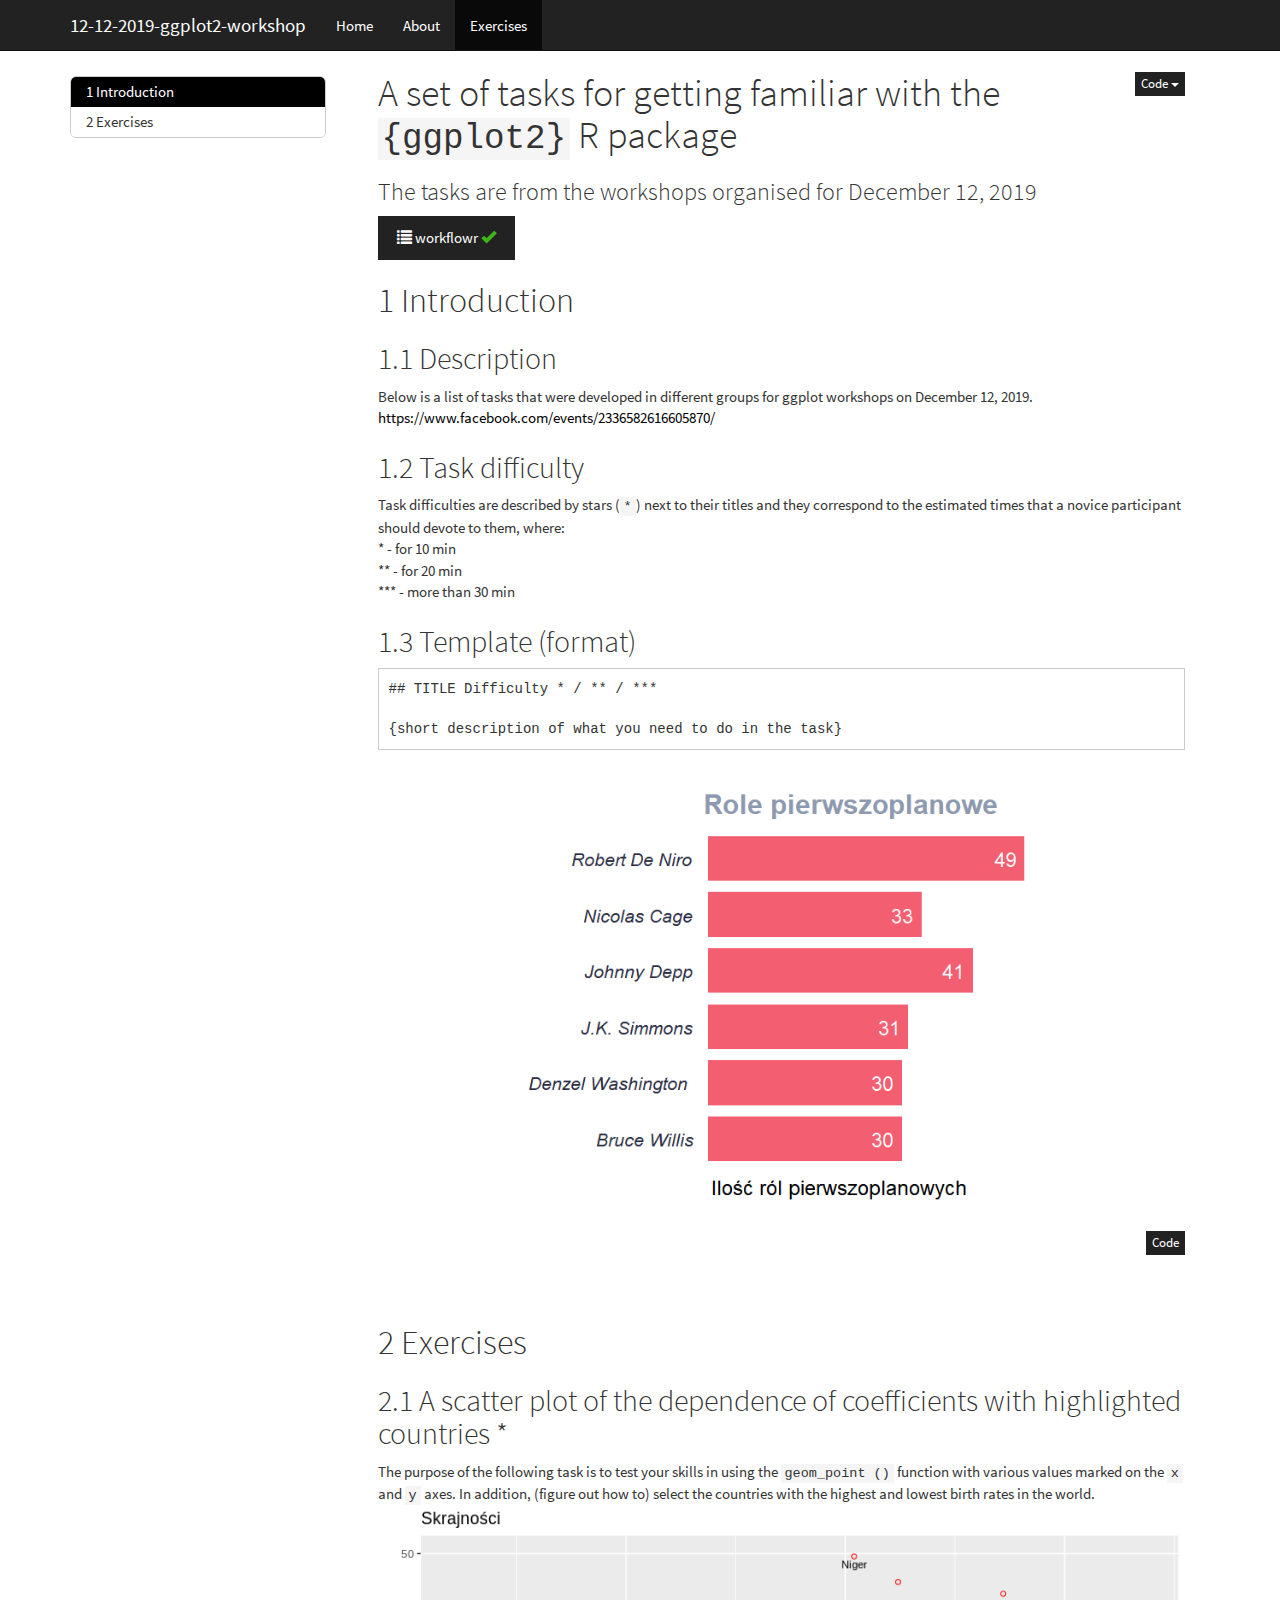
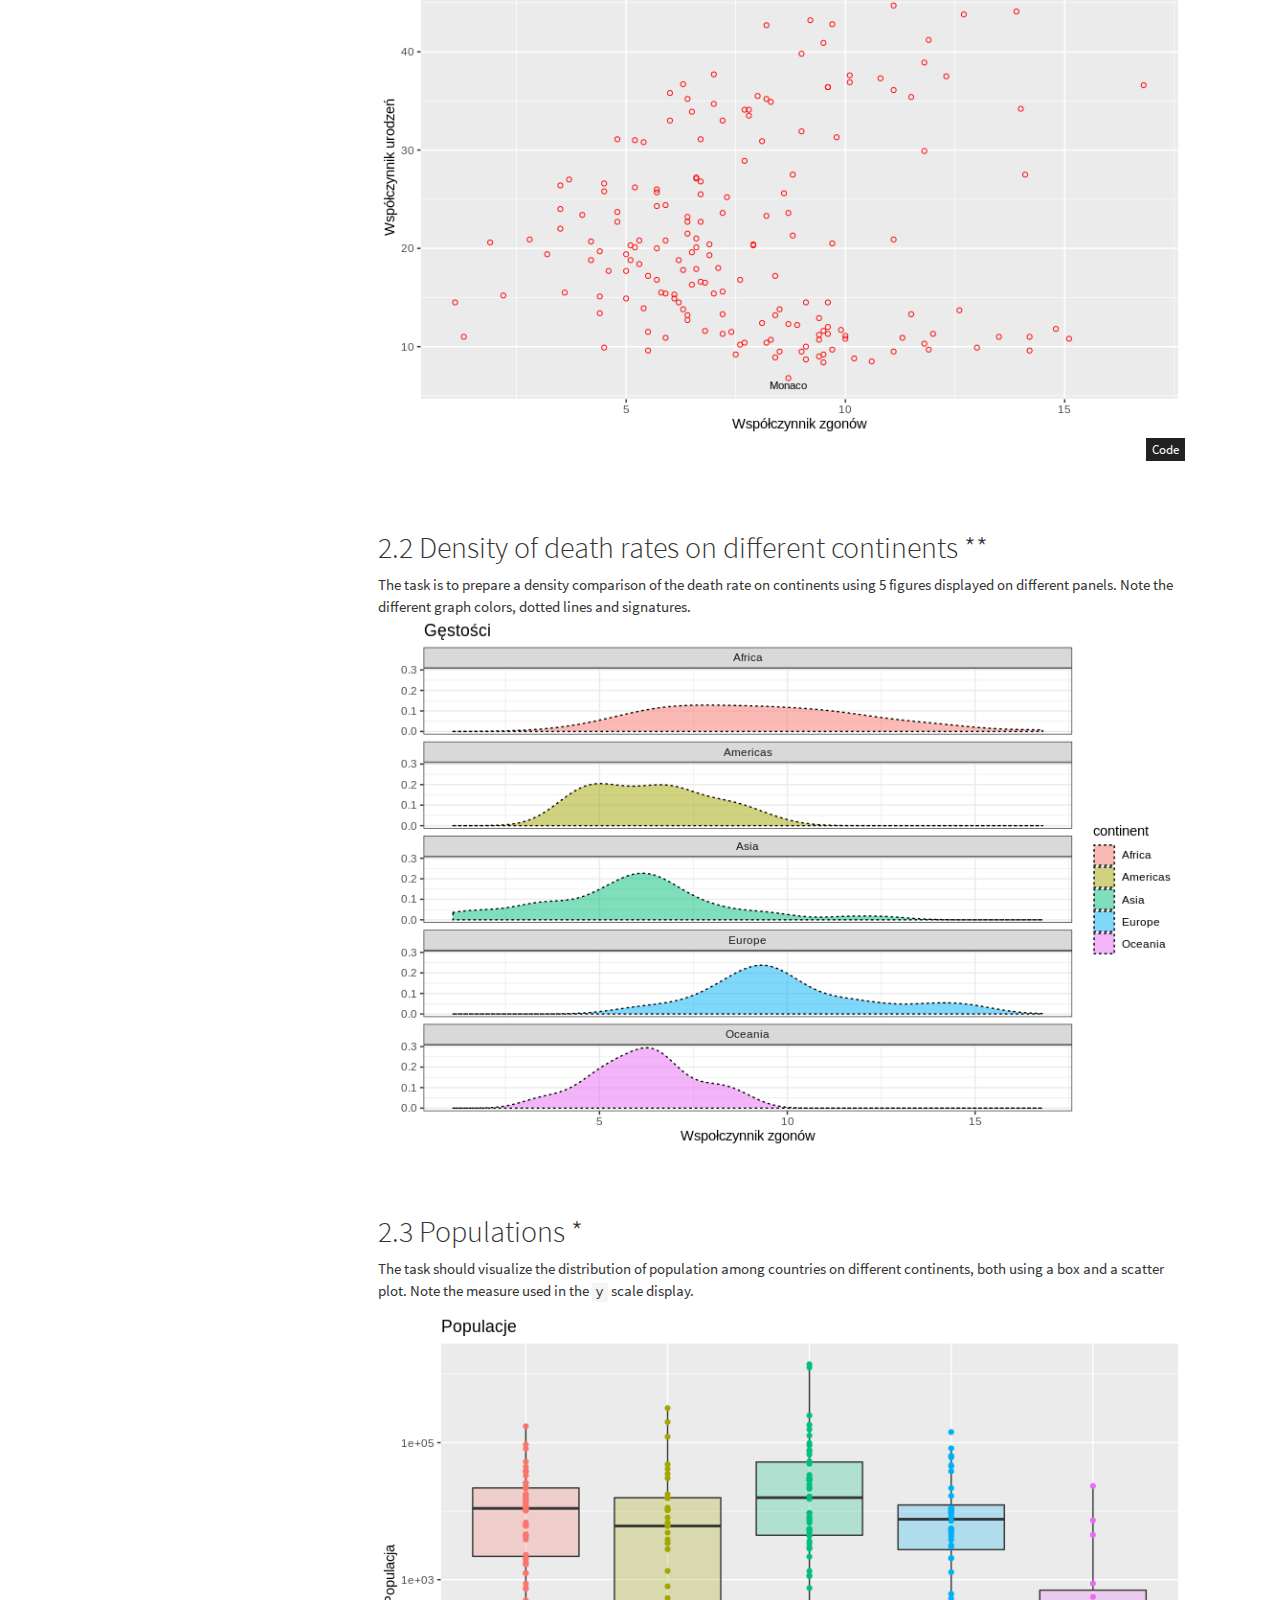
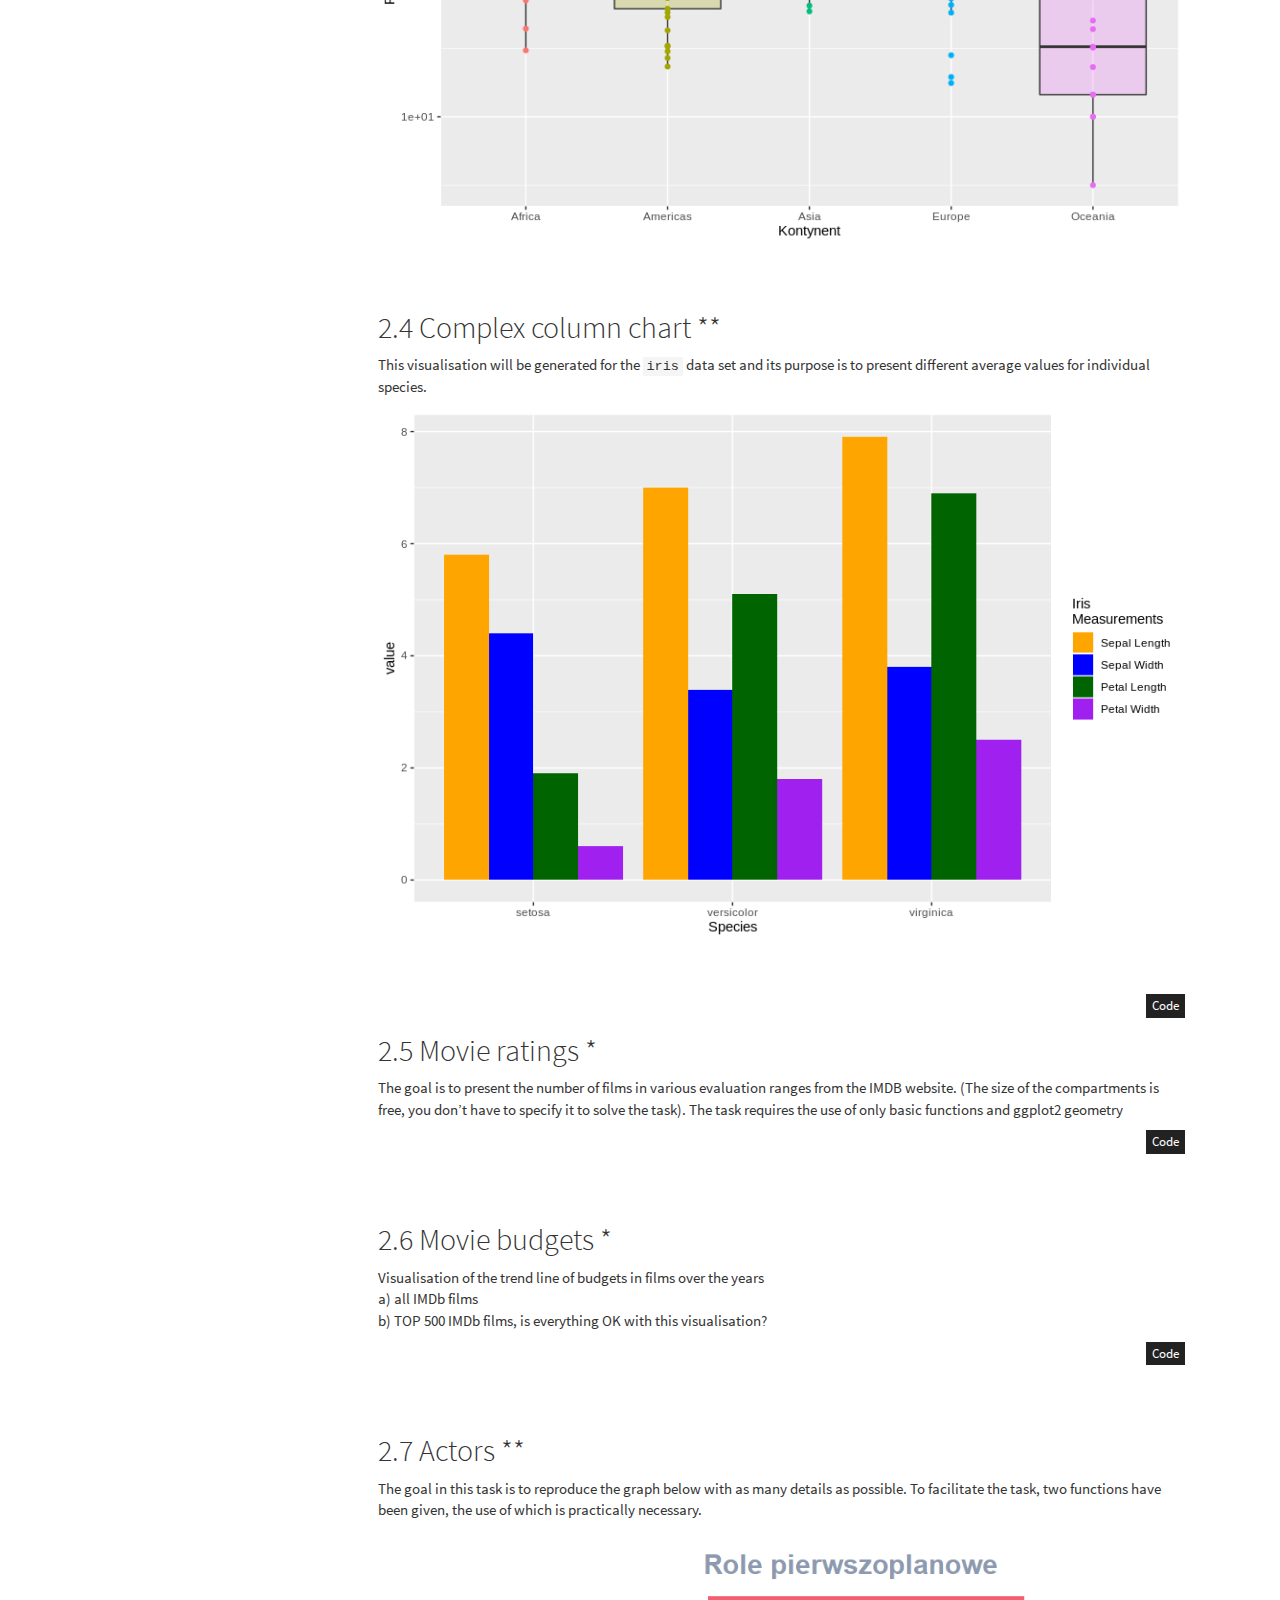
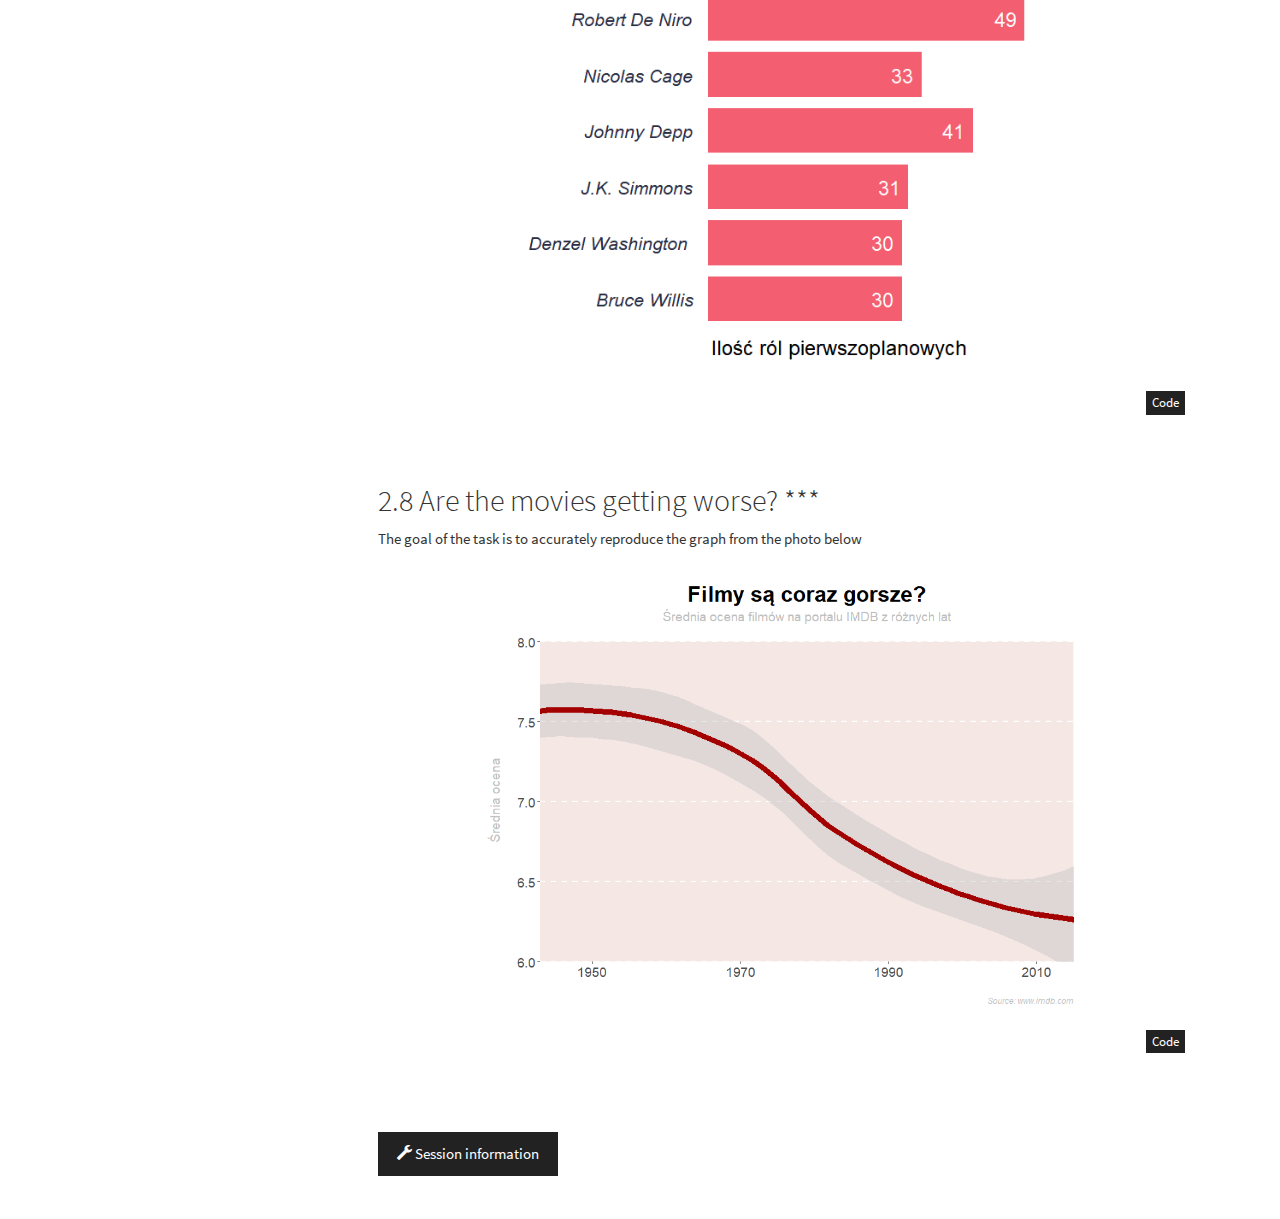
==== commit 0bb732c6: "Build site." ====
--- a/docs/exercises.html
+++ b/docs/exercises.html
@@ -9,6 +9,7 @@
 <meta http-equiv="X-UA-Compatible" content="IE=EDGE" />
 
 
+<meta name="author" content="" />
 
 
 <title>A set of tasks for getting familiar with the {ggplot2} R package</title>
@@ -23,6 +24,8 @@
 <link href="site_libs/tocify-1.9.1/jquery.tocify.css" rel="stylesheet" />
 <script src="site_libs/tocify-1.9.1/jquery.tocify.js"></script>
 <script src="site_libs/navigation-1.1/tabsets.js"></script>
+<script src="site_libs/navigation-1.1/codefolding.js"></script>
+<script src="site_libs/navigation-1.1/sourceembed.js"></script>
 <link href="site_libs/highlightjs-9.12.0/textmate.css" rel="stylesheet" />
 <script src="site_libs/highlightjs-9.12.0/highlight.js"></script>
 
@@ -69,8 +72,12 @@
 .table th:not([align]) {
   text-align: left;
 }
+#rmd-source-code {
+  display: none;
+}
 </style>
 
+<link rel="stylesheet" href="style.css" type="text/css" />
 
 
 
@@ -248,6 +255,9 @@
 </style>
 
 <!-- code folding -->
+<style type="text/css">
+.code-folding-btn { margin-bottom: 4px; }
+</style>
 
 
 
@@ -373,6 +383,16 @@
 
 <div class="fluid-row" id="header">
 
+<div class="btn-group pull-right">
+<button type="button" class="btn btn-default btn-xs dropdown-toggle" data-toggle="dropdown" aria-haspopup="true" aria-expanded="false"><span>Code</span> <span class="caret"></span></button>
+<ul class="dropdown-menu" style="min-width: 50px;">
+<li><a id="rmd-show-all-code" href="#">Show All Code</a></li>
+<li><a id="rmd-hide-all-code" href="#">Hide All Code</a></li>
+<li role="separator" class="divider"></li>
+<li><a id="rmd-download-source" href="#">Download Rmd</a></li>
+</ul>
+</div>
+
 
 
 <h1 class="title toc-ignore">A set of tasks for getting familiar with the <code>{ggplot2}</code> R package</h1>
@@ -492,10 +512,10 @@
 <div class="panel panel-default">
 <div class="panel-heading">
 <p class="panel-title">
-<a data-toggle="collapse" data-parent="#workflowr-checks" href="#strongRepositoryversionstrongahrefhttpsgithubcomcgpu12122019ggplot2workshoptree35abbdb5d14a928937f6910c00042a10ef3c7cf0targetblank35abbdba"> <span class="glyphicon glyphicon-ok text-success" aria-hidden="true"></span> <strong>Repository version:</strong> <a href="https://github.com/cgpu/12-12-2019-ggplot2-workshop/tree/35abbdb5d14a928937f6910c00042a10ef3c7cf0" target="_blank">35abbdb</a> </a>
-</p>
-</div>
-<div id="strongRepositoryversionstrongahrefhttpsgithubcomcgpu12122019ggplot2workshoptree35abbdb5d14a928937f6910c00042a10ef3c7cf0targetblank35abbdba" class="panel-collapse collapse">
+<a data-toggle="collapse" data-parent="#workflowr-checks" href="#strongRepositoryversionstrongahrefhttpsgithubcomcgpu12122019ggplot2workshoptreee4844eb56fb7905c9c4014304daddf5ee5a51050targetblanke4844eba"> <span class="glyphicon glyphicon-ok text-success" aria-hidden="true"></span> <strong>Repository version:</strong> <a href="https://github.com/cgpu/12-12-2019-ggplot2-workshop/tree/e4844eb56fb7905c9c4014304daddf5ee5a51050" target="_blank">e4844eb</a> </a>
+</p>
+</div>
+<div id="strongRepositoryversionstrongahrefhttpsgithubcomcgpu12122019ggplot2workshoptreee4844eb56fb7905c9c4014304daddf5ee5a51050targetblanke4844eba" class="panel-collapse collapse">
 <div class="panel-body">
 <p>
 Great! You are using Git for version control. Tracking code development and connecting the code version to the results is critical for reproducibility. The version displayed above was the version of the Git repository at the time these results were generated. <br><br> Note that you need to be careful to ensure that all relevant files for the analysis have been committed to Git prior to generating the results (you can use <code>wflow_publish</code> or <code>wflow_git_commit</code>). workflowr only checks the R Markdown file, but you know if there are other scripts or data files that it depends on. Below is the status of the Git repository when the results were generated:
@@ -547,6 +567,40 @@
 Rmd
 </td>
 <td>
+<a href="https://github.com/cgpu/12-12-2019-ggplot2-workshop/blob/e4844eb56fb7905c9c4014304daddf5ee5a51050/analysis/exercises.Rmd" target="_blank">e4844eb</a>
+</td>
+<td>
+cgpu
+</td>
+<td>
+2019-12-26
+</td>
+<td>
+Updates exercises.Rmd to display properly style.css
+</td>
+</tr>
+<tr>
+<td>
+html
+</td>
+<td>
+<a href="https://rawcdn.githack.com/cgpu/12-12-2019-ggplot2-workshop/e2e8e93b1744b3f2ce0c48850e546f6d4aae0ed8/docs/exercises.html" target="_blank">e2e8e93</a>
+</td>
+<td>
+cgpu
+</td>
+<td>
+2019-12-26
+</td>
+<td>
+Build site.
+</td>
+</tr>
+<tr>
+<td>
+Rmd
+</td>
+<td>
 <a href="https://github.com/cgpu/12-12-2019-ggplot2-workshop/blob/35abbdb5d14a928937f6910c00042a10ef3c7cf0/analysis/exercises.Rmd" target="_blank">35abbdb</a>
 </td>
 <td>
@@ -584,17 +638,17 @@
 </div>
 </div>
 <div id="introduction" class="section level1">
-<h1>Introduction</h1>
+<h1><span class="header-section-number">1</span> Introduction</h1>
 <div id="description" class="section level2">
-<h2>Description</h2>
+<h2><span class="header-section-number">1.1</span> Description</h2>
 <p>Below is a list of tasks that were developed in different groups for ggplot workshops on December 12, 2019. <a href="https://www.facebook.com/events/2336582616605870/" class="uri">https://www.facebook.com/events/2336582616605870/</a></p>
 </div>
 <div id="task-difficulty" class="section level2">
-<h2>Task difficulty</h2>
+<h2><span class="header-section-number">1.2</span> Task difficulty</h2>
 <p>Task difficulties are described by stars (<code>*</code>) next to their titles and they correspond to the estimated times that a novice participant should devote to them, where: <br /> * - for 10 min<br /> ** - for 20 min<br /> *** - more than 30 min<br /></p>
 </div>
 <div id="template-format" class="section level2">
-<h2>Template (format)</h2>
+<h2><span class="header-section-number">1.3</span> Template (format)</h2>
 <pre><code>## TITLE Difficulty * / ** / *** 
 
 {short description of what you need to do in the task}</code></pre>
@@ -610,9 +664,9 @@
 </div>
 </div>
 <div id="exercises" class="section level1">
-<h1>Exercises</h1>
+<h1><span class="header-section-number">2</span> Exercises</h1>
 <div id="a-scatter-plot-of-the-dependence-of-coefficients-with-highlighted-countries" class="section level2">
-<h2>A scatter plot of the dependence of coefficients with highlighted countries *</h2>
+<h2><span class="header-section-number">2.1</span> A scatter plot of the dependence of coefficients with highlighted countries *</h2>
 The purpose of the following task is to test your skills in using the <code>geom_point ()</code> function with various values marked on the <code>x</code> and <code>y</code> axes. In addition, (figure out how to) select the countries with the highest and lowest birth rates in the world.
 <center>
 <img src="assets/exercises/exercise_1.png" />
@@ -623,7 +677,7 @@
 <p><br /> <br /></p>
 </div>
 <div id="density-of-death-rates-on-different-continents" class="section level2">
-<h2>Density of death rates on different continents **</h2>
+<h2><span class="header-section-number">2.2</span> Density of death rates on different continents **</h2>
 The task is to prepare a density comparison of the death rate on continents using 5 figures displayed on different panels. Note the different graph colors, dotted lines and signatures.
 <center>
 <img src="assets/exercises/exercise_2.png" />
@@ -631,7 +685,7 @@
 <p><br /> <br /></p>
 </div>
 <div id="populations" class="section level2">
-<h2>Populations *</h2>
+<h2><span class="header-section-number">2.3</span> Populations *</h2>
 <p>The task should visualize the distribution of population among countries on different continents, both using a box and a scatter plot. Note the measure used in the <code>y</code> scale display.</p>
 <center>
 <img src="assets/exercises/exercise_3.png" />
@@ -639,7 +693,7 @@
 <p><br /> <br /></p>
 </div>
 <div id="complex-column-chart" class="section level2">
-<h2>Complex column chart **</h2>
+<h2><span class="header-section-number">2.4</span> Complex column chart **</h2>
 <p>This visualisation will be generated for the <code>iris</code> data set and its purpose is to present different average values for individual species.</p>
 <center>
 <img src="assets/exercises/exercise_4.png" />
@@ -650,7 +704,7 @@
 iris2 &lt;- melt(iris, id.vars=&quot;Species&quot;)</code></pre>
 </div>
 <div id="movie-ratings" class="section level2">
-<h2>Movie ratings *</h2>
+<h2><span class="header-section-number">2.5</span> Movie ratings *</h2>
 <p>The goal is to present the number of films in various evaluation ranges from the IMDB website. (The size of the compartments is free, you don’t have to specify it to solve the task). The task requires the use of only basic functions and ggplot2 geometry</p>
 <pre class="r"><code>library(ggplot2)
 library(dplyr)
@@ -659,7 +713,7 @@
 <p><br /> <br /></p>
 </div>
 <div id="movie-budgets" class="section level2">
-<h2>Movie budgets *</h2>
+<h2><span class="header-section-number">2.6</span> Movie budgets *</h2>
 <p>Visualisation of the trend line of budgets in films over the years <br /> a) all IMDb films <br /> b) TOP 500 IMDb films, is everything OK with this visualisation?<br /></p>
 <pre class="r"><code>library(ggplot2)
 library(dplyr)
@@ -671,7 +725,7 @@
 <p><br /> <br /></p>
 </div>
 <div id="actors" class="section level2">
-<h2>Actors **</h2>
+<h2><span class="header-section-number">2.7</span> Actors **</h2>
 The goal in this task is to reproduce the graph below with as many details as possible. To facilitate the task, two functions have been given, the use of which is practically necessary.
 <center>
 <img src="assets/exercises/g3_styl_2.png" />
@@ -695,7 +749,7 @@
 <p><br /> <br /></p>
 </div>
 <div id="are-the-movies-getting-worse" class="section level2">
-<h2>Are the movies getting worse? ***</h2>
+<h2><span class="header-section-number">2.8</span> Are the movies getting worse? ***</h2>
 <p>The goal of the task is to accurately reproduce the graph from the photo below</p>
 <center>
 <img src="assets/exercises/g3_styl_1.png" />
@@ -741,11 +795,13 @@
  [9] evaluate_0.14   stringi_1.4.3   rlang_0.4.2     fs_1.3.1       
 [13] promises_1.1.0  whisker_0.4     rmarkdown_2.0   tools_3.6.0    
 [17] stringr_1.4.0   glue_1.3.1      httpuv_1.5.2    xfun_0.11      
-[21] yaml_2.2.0      compiler_3.6.0  htmltools_0.4.0 knitr_1.26     </code></pre>
-</div>
-</div>
-</div>
-
+[21] yaml_2.2.0      compiler_3.6.0  base64enc_0.1-3 htmltools_0.4.0
+[25] knitr_1.26     </code></pre>
+</div>
+</div>
+</div>
+
+<div id="rmd-source-code">[base64]/IGdlb21fY29sCj8gY29vcmRfZmxpcApgYGAKPGJyIC8+IDxiciAvPiAKCiMjIEFyZSB0aGUgbW92aWVzIGdldHRpbmcgd29yc2U/[base64]</div>
 
 <!-- Adjust MathJax settings so that all math formulae are shown using
 TeX fonts only; see
@@ -793,6 +849,12 @@
 </script>
 
 <!-- code folding -->
+<script>
+$(document).ready(function () {
+  window.initializeSourceEmbed("exercises.Rmd");
+  window.initializeCodeFolding("hide" === "show");
+});
+</script>
 
 <script>
 $(document).ready(function ()  {
--- a/docs/style.css
+++ b/docs/style.css
@@ -0,0 +1,11 @@
+.list-group-item.active, .list-group-item.active:hover, .list-group-item.active:focus {
+    z-index: 2;
+    color: #ffffff;
+    background-color: #000000;
+    border-color: #000000;
+}
+
+a {
+    color: #000000;
+    text-decoration: none;
+}